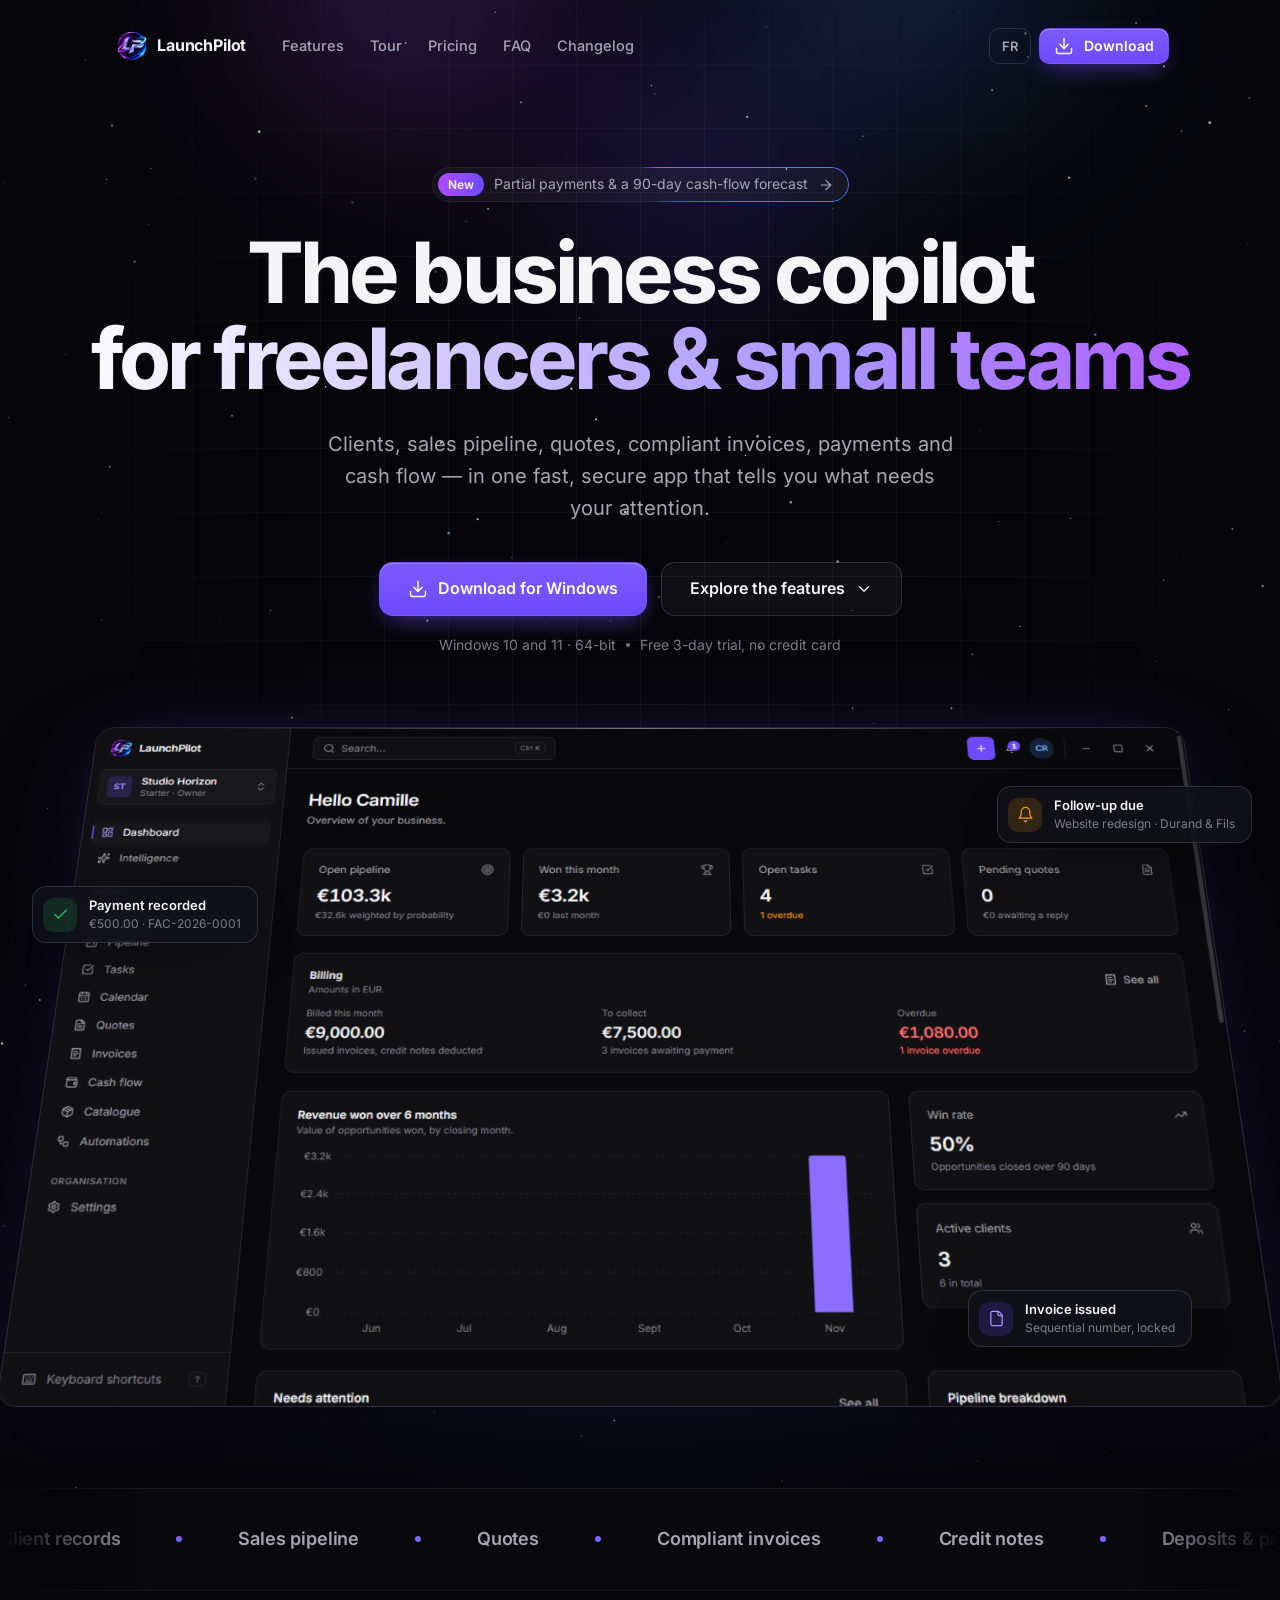
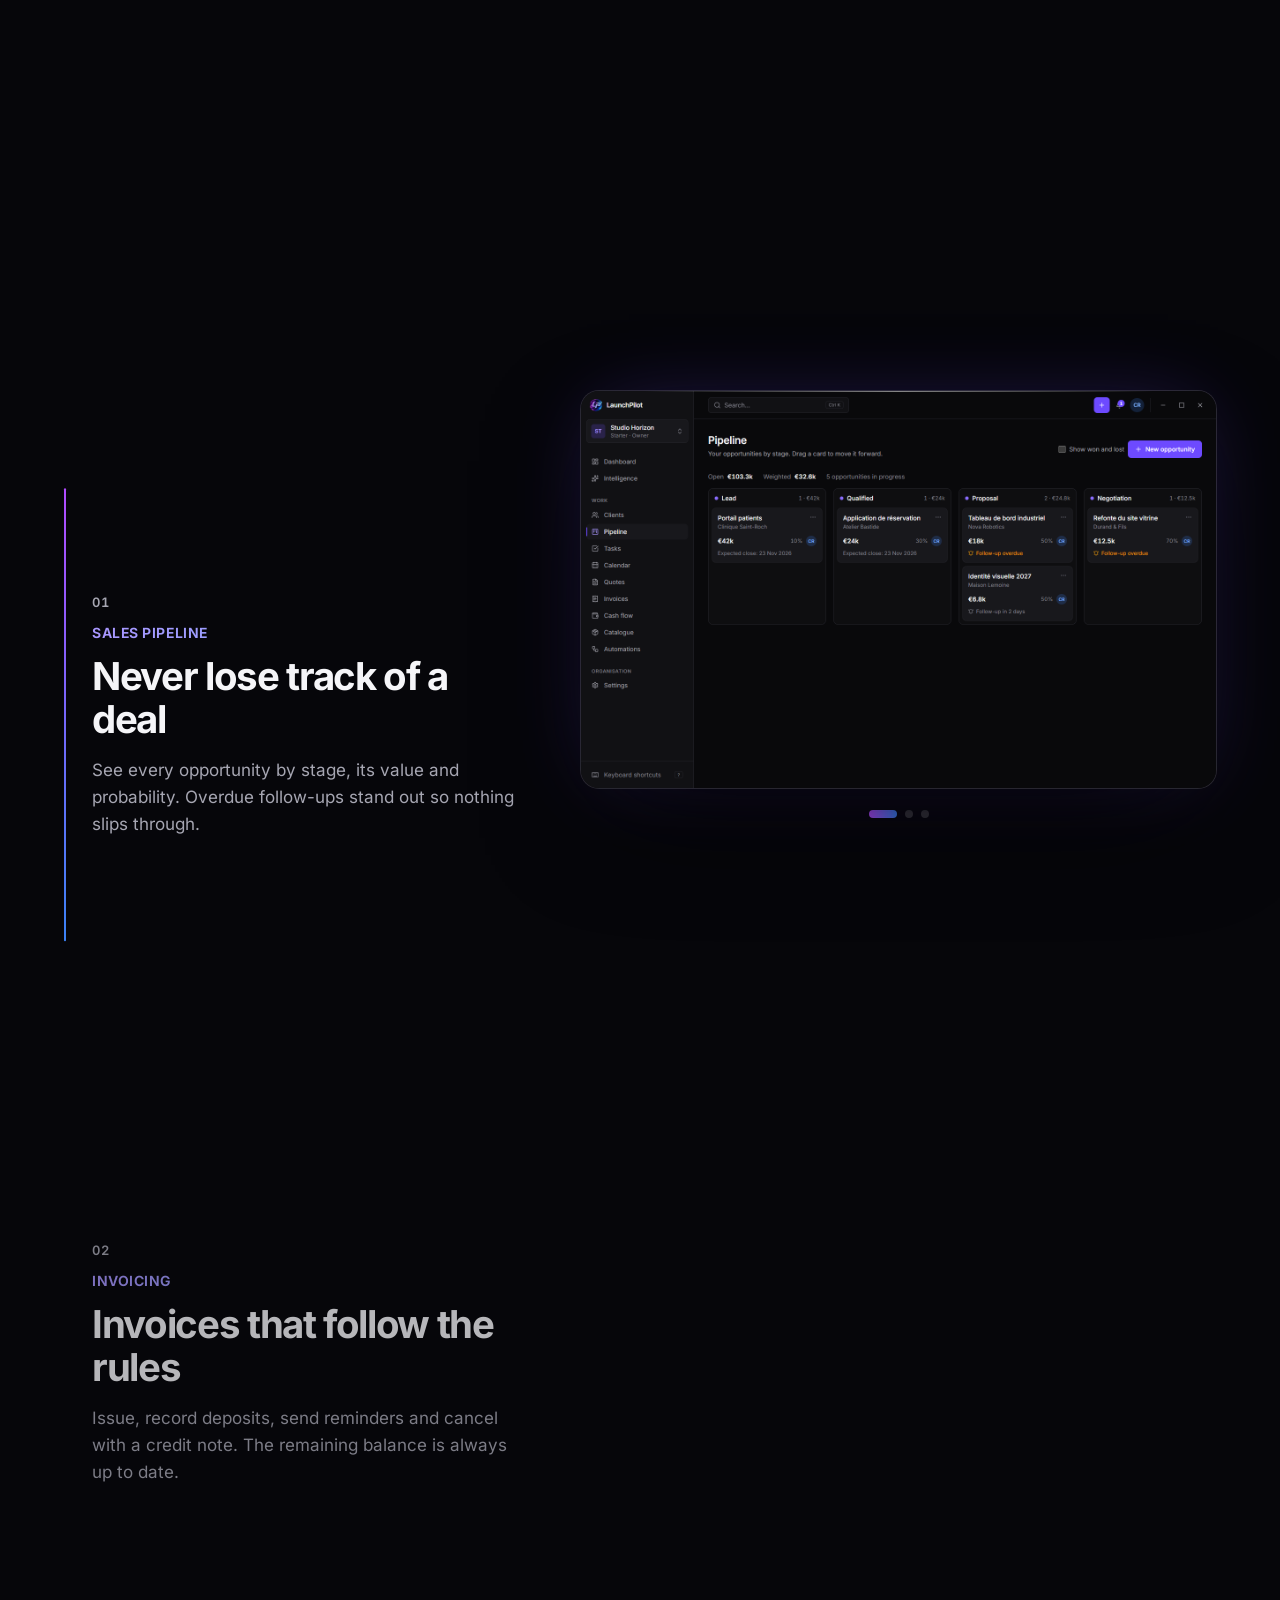
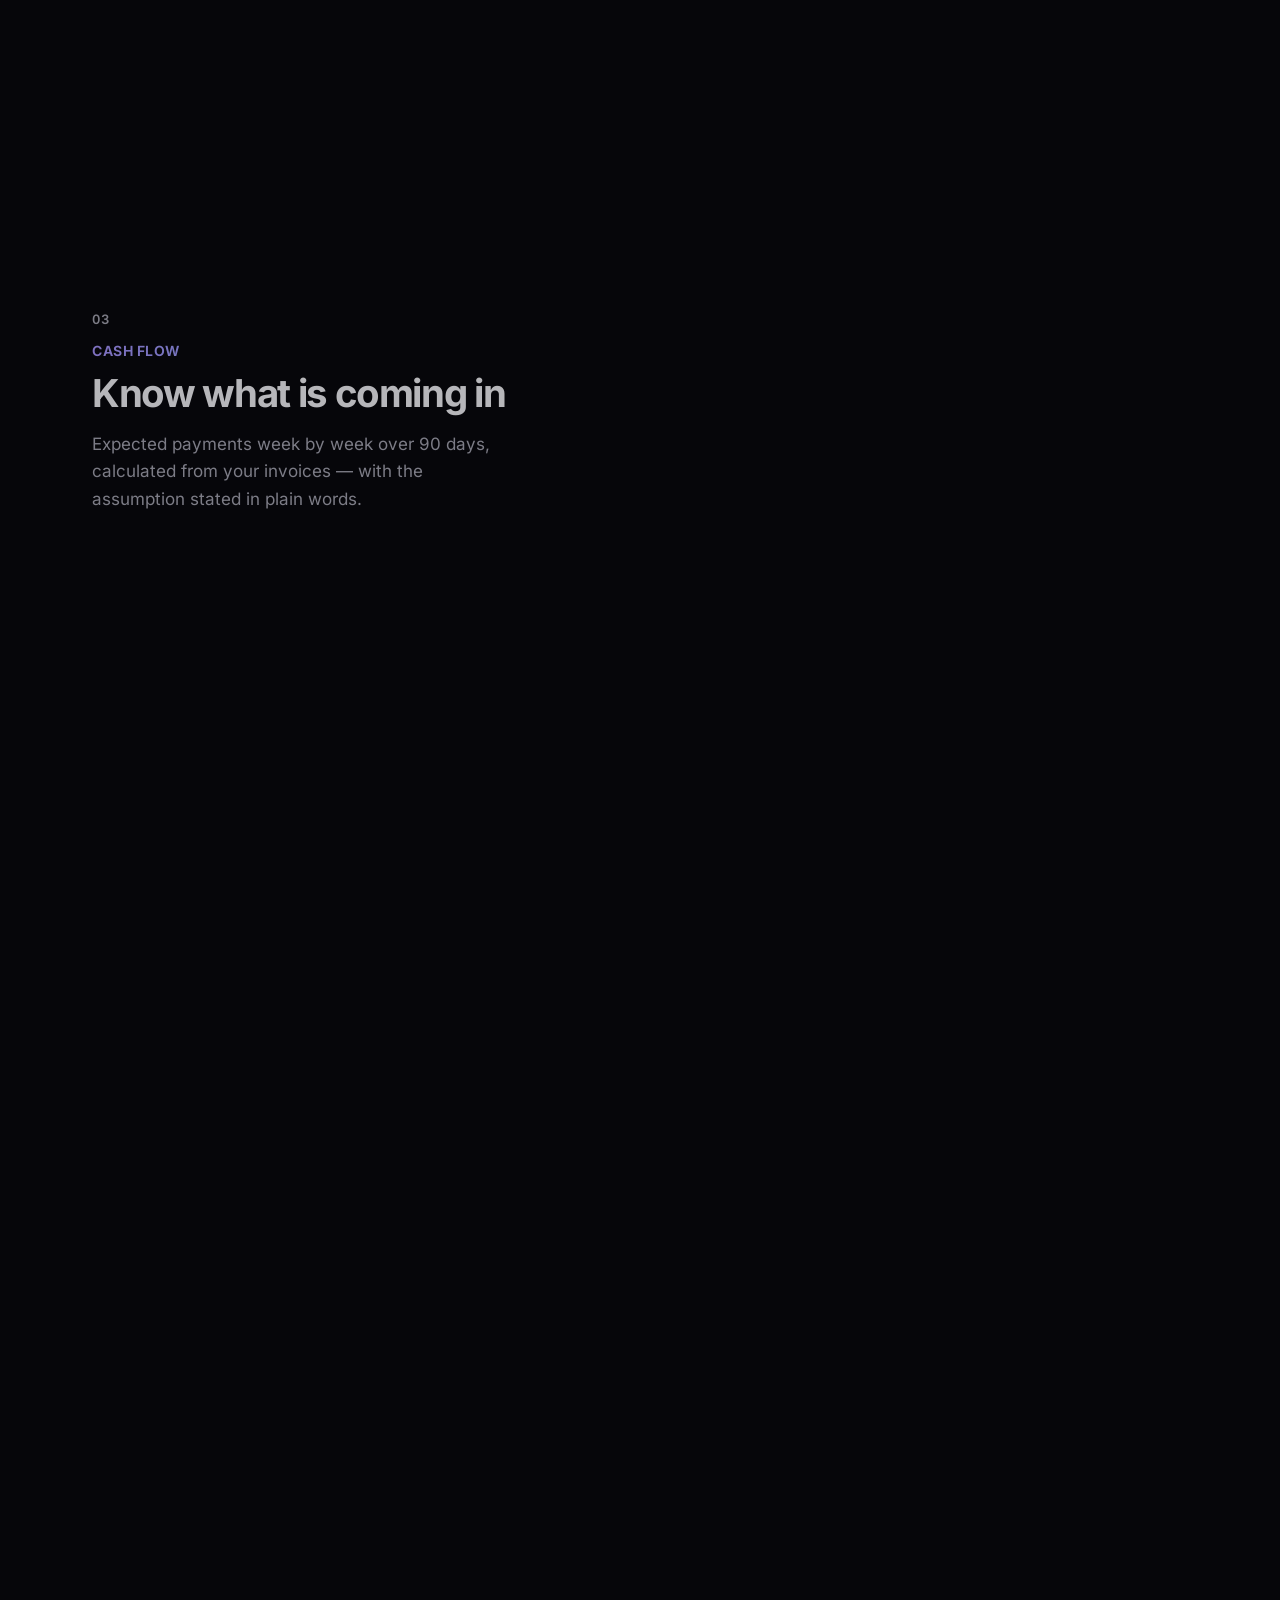
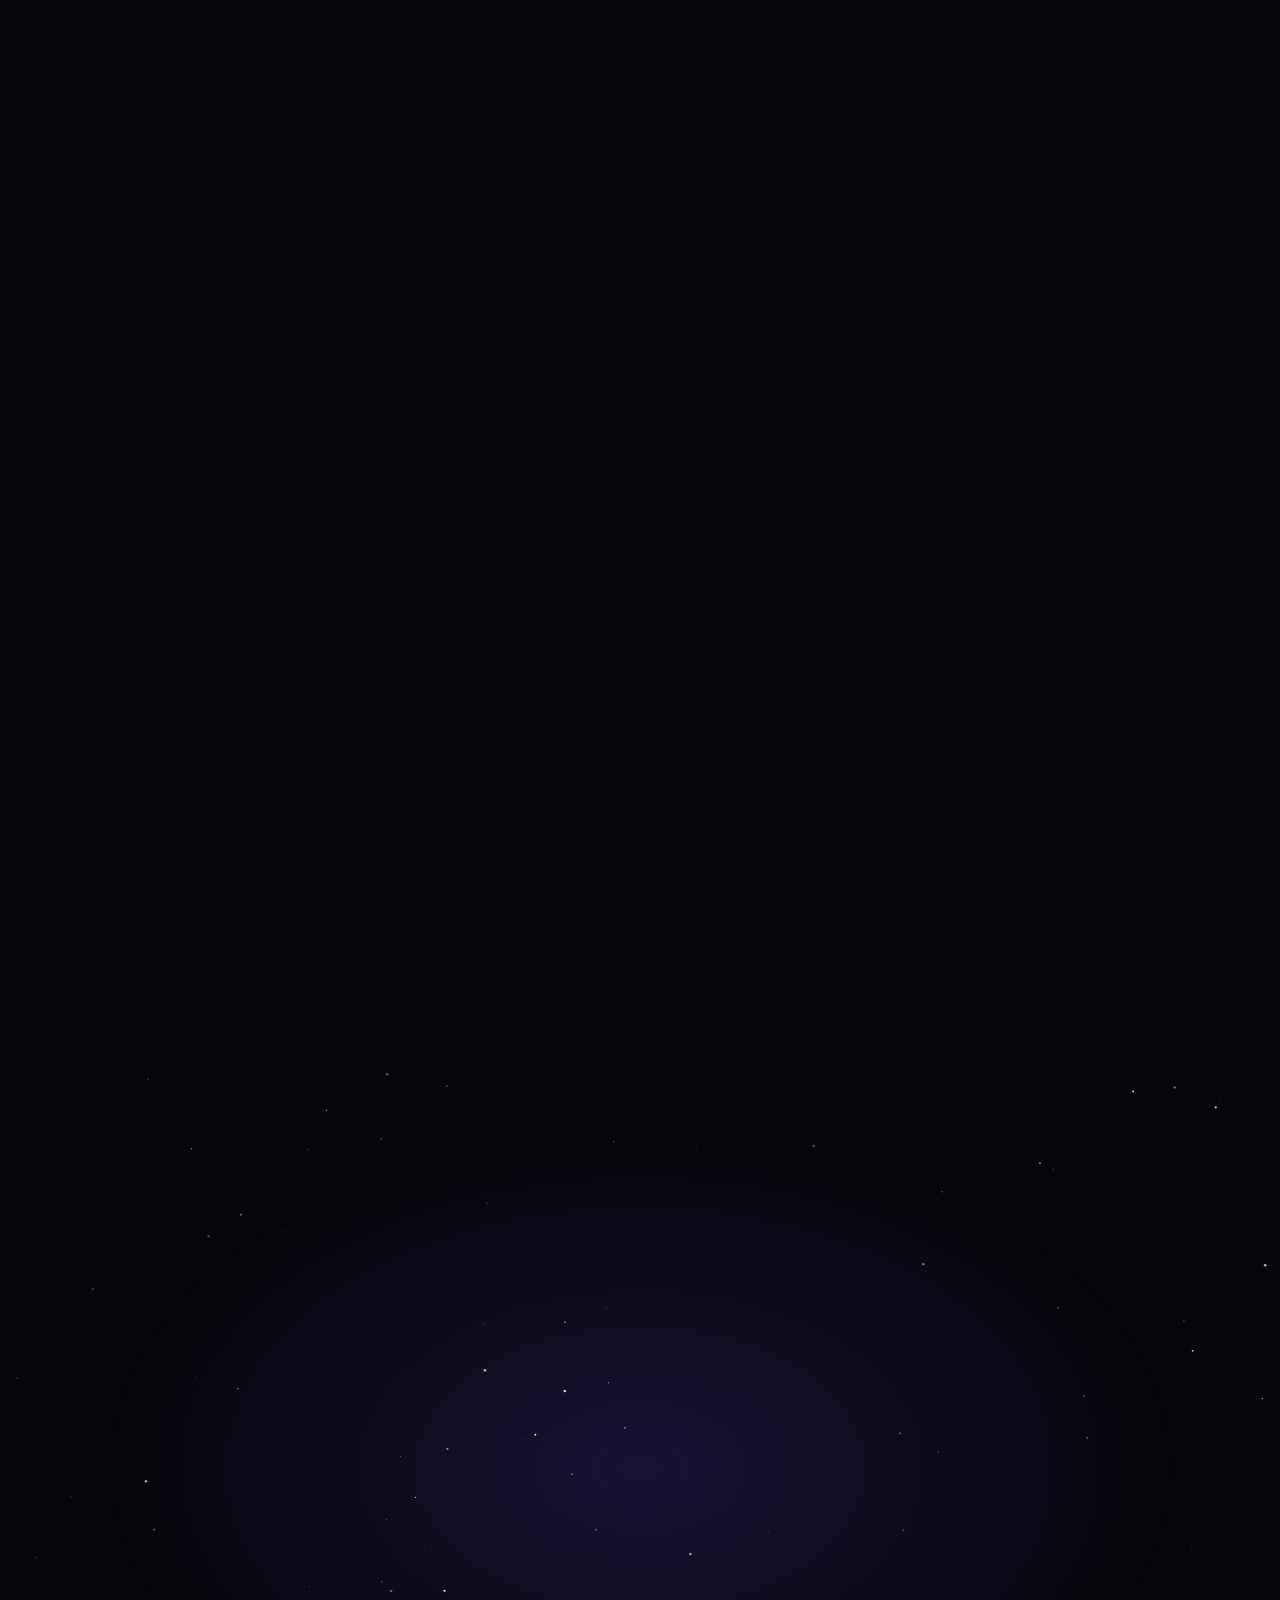
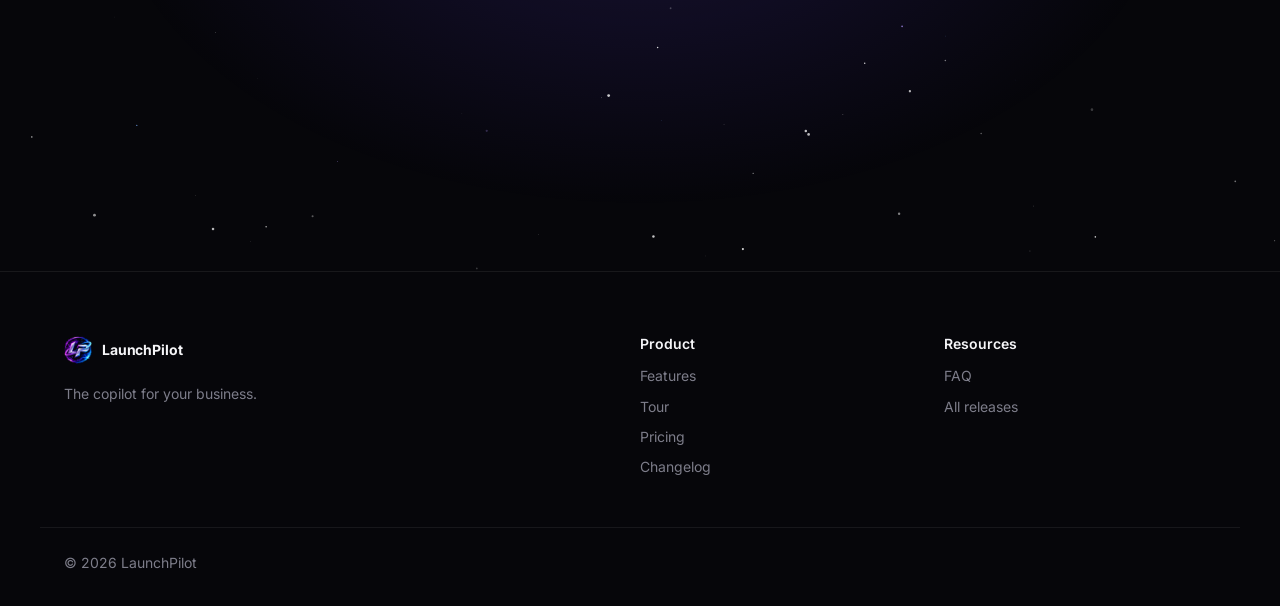
==== index.html @ deb5f5cb "Site de LaunchPilot" ====
<!doctype html>
<html lang="en" class="no-js">
  <head>
    <meta charset="UTF-8" />
    <meta name="viewport" content="width=device-width, initial-scale=1" />
    <meta
      http-equiv="Content-Security-Policy"
      content="default-src 'self'; script-src 'self'; style-src 'self'; img-src 'self' data:; font-src 'self'; connect-src https://api.github.com; base-uri 'none'; form-action 'none'"
    />
    <meta name="color-scheme" content="dark" />
    <meta name="theme-color" content="#06060a" />
    <title>LaunchPilot — The business copilot for freelancers and small teams</title>
    <meta
      name="description"
      content="Clients, sales pipeline, quotes, compliant invoices, payments and cash flow in one fast Windows app. Free 3-day trial."
    />
    <meta property="og:title" content="LaunchPilot — The business copilot" />
    <meta
      property="og:description"
      content="Clients, pipeline, quotes, compliant invoices and cash flow in one Windows app."
    />
    <meta property="og:image" content="assets/screens/dashboard.png" />
    <link rel="icon" type="image/png" sizes="64x64" href="assets/logo-64.png" />
    <link rel="apple-touch-icon" href="assets/logo-192.png" />
    <link
      rel="preload"
      href="assets/fonts/inter-latin-wght-normal.woff2"
      as="font"
      type="font/woff2"
      crossorigin
    />
    <link rel="stylesheet" href="styles.css" />
    <script src="app.js" defer></script>
  </head>
  <body>
    <a class="skip" href="#main" data-i18n="skip">Skip to content</a>
    <div class="progress" aria-hidden="true"><span id="progress"></span></div>

    <header class="nav" id="nav">
      <nav class="nav-pill" aria-label="Main" data-i18n-aria="navLabel">
        <a class="brand" href="#top" aria-label="LaunchPilot">
          <img src="assets/logo-64.png" alt="" width="30" height="30" />
          <span>LaunchPilot</span>
        </a>
        <ul class="nav-links">
          <li><a href="#features" data-i18n="navFeatures">Features</a></li>
          <li><a href="#showcase" data-i18n="navTour">Tour</a></li>
          <li><a href="pricing.html" data-i18n="navPricing">Pricing</a></li>
          <li><a href="#faq" data-i18n="navFaq">FAQ</a></li>
          <li><a href="changelog.html" data-i18n="navChangelog">Changelog</a></li>
        </ul>
        <div class="nav-actions">
          <button
            type="button"
            class="lang"
            id="lang-toggle"
            aria-label="Afficher le site en français"
          >
            FR
          </button>
          <a
            class="btn btn-primary btn-sm download-link"
            href="https://github.com/JordIOS/launchpilot-releases/releases/latest"
          >
            <svg aria-hidden="true" viewBox="0 0 24 24">
              <path d="M12 15V3" />
              <path d="m7 10 5 5 5-5" />
              <path d="M21 15v4a2 2 0 0 1-2 2H5a2 2 0 0 1-2-2v-4" />
            </svg>
            <span data-i18n="navDownload">Download</span>
          </a>
        </div>
      </nav>
    </header>

    <main id="main">
      <!-- ============================== Hero ============================== -->
      <section class="hero" id="top">
        <canvas class="stars" data-stars aria-hidden="true"></canvas>
        <div class="aurora" aria-hidden="true"><span></span><span></span><span></span></div>
        <div class="grid-lines" aria-hidden="true"></div>

        <div class="container hero-content">
          <a class="announce" href="#showcase">
            <span class="announce-tag" data-i18n="announceTag">New</span>
            <span class="announce-text" data-i18n="announce"
              >Partial payments &amp; a 90-day cash-flow forecast</span
            >
            <svg aria-hidden="true" viewBox="0 0 24 24">
              <path d="M5 12h14" />
              <path d="m12 5 7 7-7 7" />
            </svg>
          </a>
          <h1 class="hero-title">
            <span class="title-line" data-i18n="heroTitle1">The business copilot</span>
            <span class="title-line gradient-text" data-i18n="heroTitle2"
              >for freelancers &amp; small teams</span
            >
          </h1>
          <p class="lead hero-fade" data-i18n="heroLead">
            Clients, sales pipeline, quotes, compliant invoices, payments and cash flow — in one
            fast, secure app that tells you what needs your attention.
          </p>
          <div class="cta hero-fade">
            <a
              class="btn btn-primary btn-lg btn-glow download-link"
              href="https://github.com/JordIOS/launchpilot-releases/releases/latest"
            >
              <svg aria-hidden="true" viewBox="0 0 24 24">
                <path d="M12 15V3" />
                <path d="m7 10 5 5 5-5" />
                <path d="M21 15v4a2 2 0 0 1-2 2H5a2 2 0 0 1-2-2v-4" />
              </svg>
              <span data-i18n="downloadWindows">Download for Windows</span>
            </a>
            <a class="btn btn-ghost btn-lg" href="#features">
              <span data-i18n="seeFeatures">Explore the features</span>
              <svg aria-hidden="true" viewBox="0 0 24 24"><path d="m6 9 6 6 6-6" /></svg>
            </a>
          </div>
          <p class="meta hero-fade">
            <span class="release-meta" data-i18n="requirements">Windows 10 and 11 · 64-bit</span>
            <span class="dot" aria-hidden="true"></span>
            <span data-i18n="trial">Free 3-day trial, no credit card</span>
          </p>
        </div>

        <div class="container hero-stage">
          <div class="tilt" id="tilt">
            <div class="halo" aria-hidden="true"></div>
            <figure class="window">
              <img
                src="assets/screens/dashboard.png"
                width="1440"
                height="900"
                alt="LaunchPilot dashboard: open pipeline, revenue won, tasks, billing and a revenue chart."
                data-i18n-alt="altDashboard"
              />
            </figure>
          </div>
          <div class="chip chip-1" aria-hidden="true">
            <span class="chip-icon success"
              ><svg viewBox="0 0 24 24"><path d="M20 6 9 17l-5-5" /></svg
            ></span>
            <span
              ><strong data-i18n="chip1Title">Payment recorded</strong
              ><small>€500.00 · FAC-2026-0001</small></span
            >
          </div>
          <div class="chip chip-2" aria-hidden="true">
            <span class="chip-icon warning"
              ><svg viewBox="0 0 24 24">
                <path d="M6 8a6 6 0 0 1 12 0c0 7 3 9 3 9H3s3-2 3-9" />
                <path d="M10.3 21a1.94 1.94 0 0 0 3.4 0" /></svg
            ></span>
            <span
              ><strong data-i18n="chip2Title">Follow-up due</strong
              ><small data-i18n="chip2Text">Website redesign · Durand &amp; Fils</small></span
            >
          </div>
          <div class="chip chip-3" aria-hidden="true">
            <span class="chip-icon primary"
              ><svg viewBox="0 0 24 24">
                <path d="M15 2H6a2 2 0 0 0-2 2v16a2 2 0 0 0 2 2h12a2 2 0 0 0 2-2V7Z" />
                <path d="M14 2v4a2 2 0 0 0 2 2h4" /></svg
            ></span>
            <span
              ><strong data-i18n="chip3Title">Invoice issued</strong
              ><small data-i18n="chip3Text">Sequential number, locked</small></span
            >
          </div>
        </div>
      </section>

      <!-- ============================== Bandeau ============================== -->
      <section class="marquee" aria-labelledby="marquee-title">
        <h2 id="marquee-title" class="sr-only" data-i18n="marqueeTitle">What LaunchPilot covers</h2>
        <div class="marquee-track">
          <ul class="marquee-list">
            <li data-i18n="m1">Client records</li>
            <li data-i18n="m2">Sales pipeline</li>
            <li data-i18n="m3">Quotes</li>
            <li data-i18n="m4">Compliant invoices</li>
            <li data-i18n="m5">Credit notes</li>
            <li data-i18n="m6">Deposits &amp; partial payments</li>
            <li data-i18n="m7">Recurring billing</li>
            <li data-i18n="m8">Cash-flow forecast</li>
            <li data-i18n="m9">Tasks &amp; reminders</li>
            <li data-i18n="m10">Automations</li>
            <li data-i18n="m11">Accounting export</li>
          </ul>
          <ul class="marquee-list" aria-hidden="true"></ul>
        </div>
      </section>

      <!-- ============================== Fonctionnalités ============================== -->
      <section class="section" id="features" aria-labelledby="features-title">
        <div class="container">
          <div class="section-head reveal">
            <p class="kicker" data-i18n="featuresKicker">Everything in one place</p>
            <h2 id="features-title" data-i18n="featuresTitle">
              Run your business without juggling five tools
            </h2>
            <p class="section-lead" data-i18n="featuresLead">
              From the first contact to the last payment, every step lives in the same app — and the
              numbers always add up.
            </p>
          </div>

          <ul class="bento">
            <!-- Pipeline -->
            <li class="card spot span-2 reveal">
              <div class="art art-kanban" aria-hidden="true">
                <div class="col">
                  <span class="col-title" data-i18n="kLead">Lead</span><i></i><i class="short"></i>
                </div>
                <div class="col">
                  <span class="col-title" data-i18n="kProposal">Proposal</span><i class="short"></i>
                </div>
                <div class="col"><span class="col-title" data-i18n="kWon">Won</span><i></i></div>
                <i class="moving"></i>
              </div>
              <h3 data-i18n="f1Title">Clients &amp; pipeline</h3>
              <p data-i18n="f1Text">
                Client records with history and attachments, and a drag-and-drop sales pipeline with
                follow-up dates.
              </p>
            </li>
            <!-- Factures -->
            <li class="card spot reveal">
              <div class="art art-invoice" aria-hidden="true">
                <div class="paper">
                  <i class="l w60"></i><i class="l w40"></i><i class="l w80"></i
                  ><i class="l w70"></i>
                  <div class="pay"><span></span></div>
                  <span class="stamp" data-i18n="stamp">Paid</span>
                </div>
              </div>
              <h3 data-i18n="f2Title">Compliant invoices</h3>
              <p data-i18n="f2Text">
                Sequential numbering, legal mentions, credit notes and PDF — locked once issued.
              </p>
            </li>
            <!-- Trésorerie -->
            <li class="card spot reveal">
              <div class="art art-bars" aria-hidden="true">
                <i></i><i></i><i></i><i></i><i></i><i></i><i></i><i></i>
              </div>
              <h3 data-i18n="f3Title">Cash-flow forecast</h3>
              <p data-i18n="f3Text">
                What you will collect over the next 90 days, week by week, with deposits deducted.
              </p>
            </li>
            <!-- Rappels -->
            <li class="card spot reveal">
              <div class="art art-toasts" aria-hidden="true">
                <span class="toast t1"><b></b><i></i></span>
                <span class="toast t2"><b></b><i></i></span>
                <span class="toast t3"><b></b><i></i></span>
              </div>
              <h3 data-i18n="f5Title">Reminders that reach you</h3>
              <p data-i18n="f5Text">
                Tasks, calendar and Windows notifications when a reminder is due.
              </p>
            </li>
            <!-- Automatisations -->
            <li class="card spot span-2 reveal">
              <div class="art art-flow" aria-hidden="true">
                <span class="node"
                  ><small data-i18n="flowWhen">When</small
                  ><span data-i18n="flowTrigger">A quote gets no reply for 7 days</span></span
                >
                <span class="wire"><i></i></span>
                <span class="node accent"
                  ><small data-i18n="flowThen">Then</small
                  ><span data-i18n="flowAction">Create a follow-up task</span></span
                >
              </div>
              <h3 data-i18n="f7Title">Automations</h3>
              <p data-i18n="f7Text">
                “When… then…” rules that create follow-ups and update statuses, with a full run
                history.
              </p>
            </li>
            <!-- Recommandations -->
            <li class="card spot reveal">
              <div class="art art-insights" aria-hidden="true">
                <span class="row r1"><b class="dot-danger"></b><i></i></span>
                <span class="row r2"><b class="dot-warning"></b><i></i></span>
                <span class="row r3"><b class="dot-ok"></b><i></i></span>
              </div>
              <h3 data-i18n="f6Title">Insights you can trust</h3>
              <p data-i18n="f6Text">
                Every recommendation shows its source and the rule applied. No guesswork.
              </p>
            </li>
            <!-- Export -->
            <li class="card spot span-2 reveal">
              <div class="art art-export" aria-hidden="true">
                <span class="doc">FAC</span>
                <span class="beam"><i></i><i></i><i></i></span>
                <span class="doc csv">CSV</span>
                <span class="beam"><i></i><i></i><i></i></span>
                <span class="doc json">JSON</span>
              </div>
              <h3 data-i18n="f8Title">Accounting export &amp; backup</h3>
              <p data-i18n="f8Text">
                One file per period for your accountant, and a complete backup of your data in one
                click.
              </p>
            </li>
            <!-- Sécurité -->
            <li class="card spot span-2 reveal">
              <div class="art art-shield" aria-hidden="true">
                <span class="ring"></span>
                <svg viewBox="0 0 24 24">
                  <path
                    d="M20 13c0 5-3.5 7.5-7.66 8.95a1 1 0 0 1-.67-.01C7.5 20.5 4 18 4 13V6a1 1 0 0 1 1-1c2 0 4.5-1.2 6.24-2.72a1.17 1.17 0 0 1 1.52 0C14.51 3.81 17 5 19 5a1 1 0 0 1 1 1z"
                  />
                  <path d="m9 12 2 2 4-4" />
                </svg>
              </div>
              <h3 data-i18n="t1Title">Secure by design</h3>
              <p data-i18n="t1Text">
                Each organisation’s data is isolated by the database itself, with roles, an audit
                log and updates installed only with your consent.
              </p>
            </li>
          </ul>
        </div>
      </section>

      <!-- ============================== Vitrine ============================== -->
      <section class="section showcase" id="showcase" aria-labelledby="showcase-title">
        <div class="container">
          <div class="section-head reveal">
            <p class="kicker" data-i18n="tourKicker">Product tour</p>
            <h2 id="showcase-title" data-i18n="tourTitle">Built for the way you actually work</h2>
          </div>
          <div class="tour">
            <ol class="tour-steps">
              <li class="tour-step" data-step="0">
                <span class="step-index">01</span>
                <p class="kicker" data-i18n="s1Kicker">Sales pipeline</p>
                <h3 data-i18n="s1Title">Never lose track of a deal</h3>
                <p data-i18n="s1Text">
                  See every opportunity by stage, its value and probability. Overdue follow-ups
                  stand out so nothing slips through.
                </p>
                <img
                  class="tour-inline"
                  src="assets/screens/pipeline.png"
                  width="1440"
                  height="900"
                  loading="lazy"
                  alt="Sales pipeline in four stages with amounts, probabilities and follow-up alerts."
                  data-i18n-alt="altPipeline"
                />
              </li>
              <li class="tour-step" data-step="1">
                <span class="step-index">02</span>
                <p class="kicker" data-i18n="s2Kicker">Invoicing</p>
                <h3 data-i18n="s2Title">Invoices that follow the rules</h3>
                <p data-i18n="s2Text">
                  Issue, record deposits, send reminders and cancel with a credit note. The
                  remaining balance is always up to date.
                </p>
                <img
                  class="tour-inline"
                  src="assets/screens/invoice.png"
                  width="1440"
                  height="900"
                  loading="lazy"
                  alt="Invoice with a deposit already paid, balance due and the payments panel."
                  data-i18n-alt="altInvoice"
                />
              </li>
              <li class="tour-step" data-step="2">
                <span class="step-index">03</span>
                <p class="kicker" data-i18n="s3Kicker">Cash flow</p>
                <h3 data-i18n="s3Title">Know what is coming in</h3>
                <p data-i18n="s3Text">
                  Expected payments week by week over 90 days, calculated from your invoices — with
                  the assumption stated in plain words.
                </p>
                <img
                  class="tour-inline"
                  src="assets/screens/cashflow.png"
                  width="1440"
                  height="900"
                  loading="lazy"
                  alt="Cash flow forecast: overdue amount, 30, 60 and 90 day totals and a weekly chart."
                  data-i18n-alt="altCashflow"
                />
              </li>
            </ol>
            <div class="tour-stage" aria-hidden="true">
              <div class="tour-frame window">
                <img
                  class="tour-shot active"
                  src="assets/screens/pipeline.png"
                  width="1440"
                  height="900"
                  alt=""
                />
                <img
                  class="tour-shot"
                  src="assets/screens/invoice.png"
                  width="1440"
                  height="900"
                  alt=""
                  loading="lazy"
                />
                <img
                  class="tour-shot"
                  src="assets/screens/cashflow.png"
                  width="1440"
                  height="900"
                  alt=""
                  loading="lazy"
                />
              </div>
              <div class="tour-dots"><i class="active"></i><i></i><i></i></div>
            </div>
          </div>
        </div>
      </section>

      <!-- ============================== Étapes ============================== -->
      <section class="section" aria-labelledby="how-title">
        <div class="container">
          <div class="section-head center reveal">
            <p class="kicker" data-i18n="howKicker">Up and running in minutes</p>
            <h2 id="how-title" data-i18n="howTitle">Three steps to take off</h2>
          </div>
          <ol class="how">
            <li class="how-step reveal">
              <span class="how-num">1</span>
              <h3 data-i18n="h1Title">Download</h3>
              <p data-i18n="h1Text">
                Install LaunchPilot on Windows in under a minute. Updates are handled for you.
              </p>
            </li>
            <li class="how-step reveal">
              <span class="how-num">2</span>
              <h3 data-i18n="h2Title">Set up your organisation</h3>
              <p data-i18n="h2Text">
                Add your legal details and logo, import your clients from a CSV file, invite your
                team.
              </p>
            </li>
            <li class="how-step reveal">
              <span class="how-num">3</span>
              <h3 data-i18n="h3Title">Get paid</h3>
              <p data-i18n="h3Text">
                Send quotes, issue invoices, record payments and watch your cash flow.
              </p>
            </li>
          </ol>
        </div>
      </section>

      <!-- ============================== Tarifs (aperçu, page complète : pricing.html) ============================== -->
      <section class="section teaser-section" id="pricing" aria-labelledby="pricing-title">
        <div class="container">
          <div class="teaser spot reveal">
            <div class="teaser-text">
              <p class="kicker" data-i18n="pricingKicker">Pricing</p>
              <h2 id="pricing-title" class="teaser-title">Plans from €15 excl. VAT a month</h2>
              <p class="section-lead" data-i18n="teaserLead">
                Every feature in every plan, a free 3-day trial and no credit card required.
              </p>
            </div>
            <a class="btn btn-primary btn-lg btn-glow" href="pricing.html">
              <span data-i18n="seePricing">See pricing</span>
              <svg aria-hidden="true" viewBox="0 0 24 24">
                <path d="M5 12h14" />
                <path d="m13 6 6 6-6 6" />
              </svg>
            </a>
          </div>
        </div>
      </section>

      <!-- ============================== Questions ============================== -->
      <section class="section" id="faq" aria-labelledby="faq-title">
        <div class="container narrow">
          <div class="section-head center reveal">
            <p class="kicker" data-i18n="faqKicker">Questions</p>
            <h2 id="faq-title" data-i18n="faqTitle">Frequently asked questions</h2>
          </div>
          <div class="faq reveal">
            <div class="faq-item">
              <h3>
                <button
                  type="button"
                  class="faq-q"
                  aria-expanded="false"
                  aria-controls="a1"
                  id="q1"
                  data-i18n="q1"
                >
                  What do I need to run LaunchPilot?
                </button>
              </h3>
              <div class="faq-a" id="a1" role="region" aria-labelledby="q1">
                <div>
                  <p data-i18n="a1">
                    A PC running Windows 10 or 11 (64-bit) and an internet connection: your data is
                    stored on the server so your team works on the same information.
                  </p>
                </div>
              </div>
            </div>
            <div class="faq-item">
              <h3>
                <button
                  type="button"
                  class="faq-q"
                  aria-expanded="false"
                  aria-controls="a2"
                  id="q2"
                  data-i18n="q2"
                >
                  Windows shows a warning when I run the installer. Is that normal?
                </button>
              </h3>
              <div class="faq-a" id="a2" role="region" aria-labelledby="q2">
                <div>
                  <p data-i18n="a2">
                    Yes. The installer is not code-signed yet, so Windows SmartScreen may show
                    “Windows protected your PC”. Click “More info”, then “Run anyway”. Only download
                    LaunchPilot from this website.
                  </p>
                </div>
              </div>
            </div>
            <div class="faq-item">
              <h3>
                <button
                  type="button"
                  class="faq-q"
                  aria-expanded="false"
                  aria-controls="a3"
                  id="q3"
                  data-i18n="q3"
                >
                  How do updates work?
                </button>
              </h3>
              <div class="faq-a" id="a3" role="region" aria-labelledby="q3">
                <div>
                  <p data-i18n="a3">
                    LaunchPilot checks for new versions automatically. You choose when to download
                    and restart — nothing is installed without your consent.
                  </p>
                </div>
              </div>
            </div>
            <div class="faq-item">
              <h3>
                <button
                  type="button"
                  class="faq-q"
                  aria-expanded="false"
                  aria-controls="a4"
                  id="q4"
                  data-i18n="q4"
                >
                  Can I get my data out?
                </button>
              </h3>
              <div class="faq-a" id="a4" role="region" aria-labelledby="q4">
                <div>
                  <p data-i18n="a4">
                    At any time: CSV exports, an accounting export per period and a complete backup
                    file of your organisation’s data.
                  </p>
                </div>
              </div>
            </div>
            <div class="faq-item">
              <h3>
                <button
                  type="button"
                  class="faq-q"
                  aria-expanded="false"
                  aria-controls="a5"
                  id="q5"
                  data-i18n="q5"
                >
                  What happens when I reach a plan limit?
                </button>
              </h3>
              <div class="faq-a" id="a5" role="region" aria-labelledby="q5">
                <div>
                  <p data-i18n="a5">
                    New items of that kind are refused (one more client, for example). Your existing
                    data stays intact and editable.
                  </p>
                </div>
              </div>
            </div>
          </div>
        </div>
      </section>

      <!-- ============================== Appel final ============================== -->
      <section class="final" aria-labelledby="final-title">
        <canvas class="stars" data-stars aria-hidden="true"></canvas>
        <div class="container final-inner reveal">
          <div class="orbit" aria-hidden="true">
            <span class="orbit-ring"></span>
            <span class="orbit-ring two"></span>
            <img src="assets/logo-192.png" alt="" width="96" height="96" />
          </div>
          <h2 id="final-title" data-i18n="finalTitle">Ready to take off?</h2>
          <p data-i18n="finalText">Download LaunchPilot and start your free 3-day trial.</p>
          <a
            class="btn btn-primary btn-lg btn-glow download-link"
            href="https://github.com/JordIOS/launchpilot-releases/releases/latest"
          >
            <svg aria-hidden="true" viewBox="0 0 24 24">
              <path d="M12 15V3" />
              <path d="m7 10 5 5 5-5" />
              <path d="M21 15v4a2 2 0 0 1-2 2H5a2 2 0 0 1-2-2v-4" />
            </svg>
            <span data-i18n="downloadWindows">Download for Windows</span>
          </a>
          <p class="meta release-meta" data-i18n="requirements">Windows 10 and 11 · 64-bit</p>
        </div>
      </section>
    </main>

    <footer class="footer">
      <div class="container footer-grid">
        <div class="footer-brand">
          <a class="brand" href="#top">
            <img src="assets/logo-64.png" alt="" width="28" height="28" />
            <span>LaunchPilot</span>
          </a>
          <p data-i18n="tagline">The copilot for your business.</p>
        </div>
        <div>
          <h2 class="footer-title" data-i18n="footerProduct">Product</h2>
          <ul>
            <li><a href="#features" data-i18n="navFeatures">Features</a></li>
            <li><a href="#showcase" data-i18n="navTour">Tour</a></li>
            <li><a href="pricing.html" data-i18n="navPricing">Pricing</a></li>
            <li><a href="changelog.html" data-i18n="navChangelog">Changelog</a></li>
          </ul>
        </div>
        <div>
          <h2 class="footer-title" data-i18n="footerResources">Resources</h2>
          <ul>
            <li><a href="#faq" data-i18n="navFaq">FAQ</a></li>
            <li>
              <a
                href="https://github.com/JordIOS/launchpilot-releases/releases"
                data-i18n="allReleases"
                >All releases</a
              >
            </li>
          </ul>
        </div>
      </div>
      <div class="container footer-bottom">
        <p>© <span id="year">2026</span> LaunchPilot</p>
      </div>
    </footer>
  </body>
</html>
---- styles.css ----
/* Site de LaunchPilot : univers du logo (espace, orbite violette et bleue), couleurs de l'application. */

@font-face {
  font-family: 'Inter';
  font-style: normal;
  font-weight: 100 900;
  font-display: swap;
  src: url('assets/fonts/inter-latin-wght-normal.woff2') format('woff2');
  unicode-range:
    U+0000-00FF, U+0131, U+0152-0153, U+02BB-02BC, U+02C6, U+02DA, U+02DC, U+0304, U+0308, U+0329,
    U+2000-206F, U+20AC, U+2122, U+2191, U+2193, U+2212, U+2215, U+FEFF, U+FFFD;
}

@font-face {
  font-family: 'Inter';
  font-style: normal;
  font-weight: 100 900;
  font-display: swap;
  src: url('assets/fonts/inter-latin-ext-wght-normal.woff2') format('woff2');
  unicode-range:
    U+0100-02BA, U+02BD-02C5, U+02C7-02CC, U+02CE-02D7, U+02DD-02FF, U+0304, U+0308, U+0329,
    U+1D00-1DBF, U+1E00-1E9F, U+1EF2-1EFF, U+2020, U+20A0-20AB, U+20AD-20C0, U+2113, U+2C60-2C7F,
    U+A720-A7FF;
}

:root {
  --bg: #06060a;
  --surface: #0f0f14;
  --surface-raised: #16161d;
  --surface-hover: #1d1d26;
  --border: rgb(255 255 255 / 0.07);
  --border-strong: rgb(255 255 255 / 0.13);
  --fg: #f5f5f8;
  --fg-muted: #a6a6b2;
  --fg-subtle: #7d7d8a;
  --primary: #6d4aff;
  --primary-hover: #5f3ef5;
  --primary-soft: #a996ff;
  --violet: #b14bff;
  --accent: #3b82f6;
  --accent-soft: #7ab0ff;
  --teal: #2aa7a0;
  --success: #22c55e;
  --warning: #f59e0b;
  --danger: #f87171;
  --radius: 18px;
  --ease: cubic-bezier(0.16, 1, 0.3, 1);
  color-scheme: dark;
}

*,
*::before,
*::after {
  box-sizing: border-box;
}

html {
  scroll-behavior: smooth;
  scroll-padding-top: 96px;
}

body {
  margin: 0;
  background: var(--bg);
  color: var(--fg);
  font-family: 'Inter', 'Segoe UI', system-ui, sans-serif;
  font-size: 16px;
  line-height: 1.6;
  -webkit-font-smoothing: antialiased;
  overflow-x: hidden;
}

img {
  display: block;
  max-width: 100%;
  height: auto;
}

a {
  color: inherit;
  text-decoration: none;
}

h1,
h2,
h3,
p,
figure {
  margin: 0;
}

ul,
ol {
  margin: 0;
  padding: 0;
  list-style: none;
}

button {
  font: inherit;
  color: inherit;
}

:focus-visible {
  outline: 2px solid var(--primary-soft);
  outline-offset: 3px;
  border-radius: 8px;
}

::selection {
  background: rgb(109 74 255 / 0.4);
}

svg {
  width: 20px;
  height: 20px;
  fill: none;
  stroke: currentColor;
  stroke-width: 1.75;
  stroke-linecap: round;
  stroke-linejoin: round;
  flex-shrink: 0;
}

.container {
  position: relative;
  width: 100%;
  max-width: 1200px;
  margin: 0 auto;
  padding: 0 24px;
}

.container.narrow {
  max-width: 820px;
}

.sr-only {
  position: absolute;
  width: 1px;
  height: 1px;
  overflow: hidden;
  clip: rect(0 0 0 0);
  white-space: nowrap;
}

.skip {
  position: absolute;
  left: 12px;
  top: -60px;
  z-index: 200;
  padding: 8px 14px;
  border-radius: 10px;
  background: var(--surface-raised);
}

.skip:focus {
  top: 12px;
}

/* Barre de progression de lecture */
.progress {
  position: fixed;
  inset: 0 0 auto;
  z-index: 120;
  height: 2px;
}

.progress span {
  display: block;
  height: 100%;
  width: 100%;
  transform: scaleX(0);
  transform-origin: left;
  background: linear-gradient(90deg, var(--violet), var(--primary), var(--accent));
}

/* ============================== Boutons ============================== */
.btn {
  position: relative;
  display: inline-flex;
  align-items: center;
  justify-content: center;
  gap: 10px;
  height: 44px;
  padding: 0 20px;
  border-radius: 12px;
  border: 1px solid transparent;
  font-weight: 600;
  font-size: 15px;
  white-space: nowrap;
  overflow: hidden;
  isolation: isolate;
  transition:
    transform 200ms var(--ease),
    background-color 200ms,
    border-color 200ms,
    box-shadow 200ms;
}

.btn:active {
  transform: scale(0.97);
}

.btn-sm {
  height: 36px;
  padding: 0 14px;
  font-size: 14px;
  border-radius: 10px;
}

.btn-lg {
  height: 54px;
  padding: 0 28px;
  font-size: 16px;
  border-radius: 14px;
}

.btn-primary {
  background: linear-gradient(180deg, #7b5bff, var(--primary));
  color: #fff;
  box-shadow:
    inset 0 1px 0 rgb(255 255 255 / 0.25),
    0 8px 24px -8px rgb(109 74 255 / 0.7);
}

.btn-primary:hover {
  transform: translateY(-1px);
  box-shadow:
    inset 0 1px 0 rgb(255 255 255 / 0.3),
    0 14px 36px -10px rgb(109 74 255 / 0.9);
}

/* Reflet qui balaie le bouton */
.btn-glow::after {
  content: '';
  position: absolute;
  inset: 0;
  z-index: -1;
  background: linear-gradient(
    110deg,
    transparent 30%,
    rgb(255 255 255 / 0.28) 50%,
    transparent 70%
  );
  transform: translateX(-120%);
  animation: shine 4.5s var(--ease) infinite 1.5s;
}

.btn-ghost {
  border-color: var(--border-strong);
  background: rgb(255 255 255 / 0.04);
  color: var(--fg);
  backdrop-filter: blur(8px);
}

.btn-ghost:hover {
  background: rgb(255 255 255 / 0.08);
  transform: translateY(-1px);
}

@keyframes shine {
  0%,
  60% {
    transform: translateX(-120%);
  }
  100% {
    transform: translateX(120%);
  }
}

/* ============================== Navigation flottante ============================== */
.nav {
  position: fixed;
  inset: 16px 0 auto;
  z-index: 100;
  display: flex;
  justify-content: center;
  padding: 0 16px;
  pointer-events: none;
}

.nav-pill {
  pointer-events: auto;
  display: flex;
  align-items: center;
  gap: 18px;
  width: 100%;
  max-width: 1080px;
  height: 60px;
  padding: 0 10px 0 16px;
  border: 1px solid transparent;
  border-radius: 18px;
  transition:
    max-width 400ms var(--ease),
    background-color 300ms,
    border-color 300ms,
    box-shadow 300ms;
}

.nav.scrolled .nav-pill {
  max-width: 920px;
  border-color: var(--border-strong);
  background: rgb(12 12 18 / 0.72);
  box-shadow: 0 16px 40px -16px rgb(0 0 0 / 0.8);
  backdrop-filter: blur(16px) saturate(1.4);
}

.brand {
  display: inline-flex;
  align-items: center;
  gap: 10px;
  font-weight: 700;
  letter-spacing: -0.01em;
}

.nav-links {
  display: flex;
  gap: 2px;
  margin-left: 6px;
}

.nav-links a {
  display: block;
  padding: 7px 12px;
  border-radius: 10px;
  color: var(--fg-muted);
  font-size: 14.5px;
  font-weight: 500;
  transition:
    color 200ms,
    background-color 200ms;
}

.nav-links a:hover {
  color: var(--fg);
  background: rgb(255 255 255 / 0.05);
}

.nav-actions {
  display: flex;
  align-items: center;
  gap: 8px;
  margin-left: auto;
}

.lang {
  height: 36px;
  min-width: 42px;
  padding: 0 10px;
  border-radius: 10px;
  border: 1px solid var(--border-strong);
  background: transparent;
  color: var(--fg-muted);
  font-size: 13px;
  font-weight: 600;
  cursor: pointer;
  transition:
    color 200ms,
    background-color 200ms;
}

.lang:hover {
  color: var(--fg);
  background: rgb(255 255 255 / 0.06);
}

/* ============================== Hero ============================== */
.hero {
  position: relative;
  padding: 168px 0 40px;
  overflow: hidden;
}

.stars {
  position: absolute;
  inset: 0;
  width: 100%;
  height: 100%;
  pointer-events: none;
}

.aurora {
  position: absolute;
  inset: -20% -10% auto;
  height: 900px;
  pointer-events: none;
  filter: blur(80px);
  opacity: 0.55;
}

.aurora span {
  position: absolute;
  border-radius: 50%;
  mix-blend-mode: screen;
}

.aurora span:nth-child(1) {
  left: 18%;
  top: 8%;
  width: 520px;
  height: 420px;
  background: radial-gradient(circle, rgb(177 75 255 / 0.55), transparent 65%);
  animation: drift-a 18s ease-in-out infinite alternate;
}

.aurora span:nth-child(2) {
  right: 14%;
  top: 4%;
  width: 560px;
  height: 460px;
  background: radial-gradient(circle, rgb(59 130 246 / 0.5), transparent 65%);
  animation: drift-b 22s ease-in-out infinite alternate;
}

.aurora span:nth-child(3) {
  left: 38%;
  top: 30%;
  width: 480px;
  height: 380px;
  background: radial-gradient(circle, rgb(109 74 255 / 0.5), transparent 65%);
  animation: drift-c 26s ease-in-out infinite alternate;
}

@keyframes drift-a {
  to {
    transform: translate(120px, 60px) scale(1.15);
  }
}

@keyframes drift-b {
  to {
    transform: translate(-140px, 80px) scale(0.9);
  }
}

@keyframes drift-c {
  to {
    transform: translate(60px, -70px) scale(1.2);
  }
}

.grid-lines {
  position: absolute;
  inset: 0;
  pointer-events: none;
  background-image:
    linear-gradient(to right, rgb(255 255 255 / 0.045) 1px, transparent 1px),
    linear-gradient(to bottom, rgb(255 255 255 / 0.045) 1px, transparent 1px);
  background-size: 64px 64px;
  mask-image: radial-gradient(ellipse 70% 55% at 50% 30%, #000 30%, transparent 75%);
}

.hero-content {
  position: relative;
  text-align: center;
}

.announce {
  display: inline-flex;
  align-items: center;
  gap: 10px;
  padding: 5px 14px 5px 5px;
  border-radius: 999px;
  background: rgb(255 255 255 / 0.04);
  color: var(--fg-muted);
  font-size: 14px;
  position: relative;
  isolation: isolate;
  animation: rise 900ms var(--ease) both;
  transition: color 200ms;
}

/* Bordure lumineuse tournante */
.announce::before {
  content: '';
  position: absolute;
  inset: -1px;
  z-index: -1;
  padding: 1px;
  border-radius: inherit;
  background: conic-gradient(
    from var(--angle, 0deg),
    rgb(255 255 255 / 0.1),
    var(--violet),
    var(--accent),
    rgb(255 255 255 / 0.1) 40%
  );
  mask:
    linear-gradient(#000 0 0) content-box,
    linear-gradient(#000 0 0);
  mask-composite: exclude;
  animation: spin-angle 5s linear infinite;
}

@property --angle {
  syntax: '<angle>';
  initial-value: 0deg;
  inherits: false;
}

@keyframes spin-angle {
  to {
    --angle: 360deg;
  }
}

.announce:hover {
  color: var(--fg);
}

.announce svg {
  width: 16px;
  height: 16px;
  transition: transform 200ms var(--ease);
}

.announce:hover svg {
  transform: translateX(3px);
}

.announce-tag {
  padding: 2px 10px;
  border-radius: 999px;
  background: linear-gradient(90deg, var(--violet), var(--primary));
  color: #fff;
  font-size: 12px;
  font-weight: 600;
}

.hero-title {
  margin: 28px auto 0;
  font-size: clamp(2.6rem, 6.6vw, 5.4rem);
  line-height: 1.02;
  font-weight: 750;
  letter-spacing: -0.045em;
}

.title-line {
  display: block;
  animation: rise 1000ms var(--ease) both;
}

.title-line + .title-line {
  animation-delay: 120ms;
}

.gradient-text {
  background: linear-gradient(
    100deg,
    #ffffff 0%,
    var(--primary-soft) 30%,
    var(--violet) 50%,
    var(--accent-soft) 70%,
    #ffffff 100%
  );
  background-size: 220% 100%;
  background-clip: text;
  -webkit-background-clip: text;
  color: transparent;
  animation:
    rise 1000ms var(--ease) 120ms both,
    pan 9s ease-in-out infinite alternate;
}

@keyframes pan {
  to {
    background-position: 100% 0;
  }
}

.lead {
  max-width: 680px;
  margin: 26px auto 0;
  color: var(--fg-muted);
  font-size: clamp(1.05rem, 2vw, 1.25rem);
  text-wrap: pretty;
}

.hero-fade {
  animation: rise 1000ms var(--ease) 260ms both;
}

.cta {
  display: flex;
  flex-wrap: wrap;
  justify-content: center;
  gap: 14px;
  margin-top: 38px;
}

.cta .btn-ghost svg {
  width: 18px;
  height: 18px;
}

.meta {
  display: flex;
  flex-wrap: wrap;
  align-items: center;
  justify-content: center;
  gap: 10px;
  margin-top: 18px;
  color: var(--fg-subtle);
  font-size: 14px;
}

.meta .dot {
  width: 4px;
  height: 4px;
  border-radius: 50%;
  background: var(--fg-subtle);
}

@keyframes rise {
  from {
    opacity: 0;
    transform: translateY(24px);
    filter: blur(8px);
  }
}

/* Capture en perspective, redressée au défilement (piloté par app.js via --tilt). */
.hero-stage {
  position: relative;
  margin-top: 72px;
  perspective: 1600px;
  animation: rise 1200ms var(--ease) 420ms both;
}

.tilt {
  --tilt: 1;
  position: relative;
  transform: rotateX(calc(var(--tilt) * 22deg)) scale(calc(1 - var(--tilt) * 0.06));
  transform-origin: 50% 0%;
  will-change: transform;
}

.halo {
  position: absolute;
  inset: 10% 8% -6%;
  z-index: -1;
  border-radius: 50%;
  background: radial-gradient(
    closest-side,
    rgb(109 74 255 / 0.55),
    rgb(59 130 246 / 0.25),
    transparent
  );
  filter: blur(60px);
}

.window {
  position: relative;
  overflow: hidden;
  border-radius: var(--radius);
  background: var(--surface);
  box-shadow:
    0 0 0 1px var(--border-strong),
    0 40px 120px -30px rgb(0 0 0 / 0.9),
    0 0 80px -20px rgb(109 74 255 / 0.35);
}

/* Liseré lumineux en haut de la fenêtre */
.window::after {
  content: '';
  position: absolute;
  inset: 0 10% auto;
  height: 1px;
  background: linear-gradient(90deg, transparent, rgb(255 255 255 / 0.5), transparent);
}

/* Notifications flottantes autour de la capture */
.chip {
  position: absolute;
  display: flex;
  align-items: center;
  gap: 12px;
  padding: 10px 16px 10px 10px;
  border: 1px solid var(--border-strong);
  border-radius: 14px;
  background: rgb(18 18 26 / 0.82);
  backdrop-filter: blur(14px);
  box-shadow: 0 20px 50px -20px rgb(0 0 0 / 0.9);
  font-size: 13px;
  line-height: 1.35;
  animation:
    pop 800ms var(--ease) both,
    bob 6s ease-in-out infinite;
}

.chip strong {
  display: block;
  font-weight: 600;
}

.chip small {
  color: var(--fg-subtle);
  font-size: 12px;
}

.chip-icon {
  display: grid;
  place-items: center;
  width: 34px;
  height: 34px;
  border-radius: 10px;
}

.chip-icon svg {
  width: 17px;
  height: 17px;
}

.chip-icon.success {
  background: rgb(34 197 94 / 0.15);
  color: var(--success);
}

.chip-icon.warning {
  background: rgb(245 158 11 / 0.15);
  color: var(--warning);
}

.chip-icon.primary {
  background: rgb(109 74 255 / 0.18);
  color: var(--primary-soft);
}

.chip-1 {
  left: -8px;
  top: 22%;
  animation-delay: 1100ms, 1900ms;
}

.chip-2 {
  right: -12px;
  top: 8%;
  animation-delay: 1350ms, 2400ms;
}

.chip-3 {
  right: 4%;
  bottom: 14%;
  animation-delay: 1600ms, 2900ms;
}

@keyframes pop {
  from {
    opacity: 0;
    transform: translateY(16px) scale(0.92);
  }
}

@keyframes bob {
  0%,
  100% {
    translate: 0 0;
  }
  50% {
    translate: 0 -10px;
  }
}

/* ============================== Bandeau défilant ============================== */
.marquee {
  position: relative;
  padding: 36px 0;
  border-block: 1px solid var(--border);
  background: rgb(255 255 255 / 0.015);
  overflow: hidden;
  mask-image: linear-gradient(90deg, transparent, #000 12%, #000 88%, transparent);
}

.marquee-track {
  display: flex;
  width: max-content;
  animation: marquee 40s linear infinite;
}

.marquee:hover .marquee-track {
  animation-play-state: paused;
}

.marquee-list {
  display: flex;
  gap: 56px;
  padding-right: 56px;
}

.marquee-list li {
  display: flex;
  align-items: center;
  gap: 56px;
  color: var(--fg-muted);
  font-size: 18px;
  font-weight: 600;
  letter-spacing: -0.01em;
  white-space: nowrap;
}

.marquee-list li::after {
  content: '';
  width: 6px;
  height: 6px;
  border-radius: 50%;
  background: linear-gradient(135deg, var(--violet), var(--accent));
}

@keyframes marquee {
  to {
    transform: translateX(-50%);
  }
}

/* ============================== Sections ============================== */
.section {
  position: relative;
  padding: 140px 0;
}

.section-head {
  max-width: 760px;
}

.section-head.center {
  margin: 0 auto;
  text-align: center;
}

.kicker {
  display: inline-block;
  background: linear-gradient(90deg, var(--primary-soft), var(--accent-soft));
  background-clip: text;
  -webkit-background-clip: text;
  color: transparent;
  font-size: 14px;
  font-weight: 650;
  letter-spacing: 0.04em;
  text-transform: uppercase;
}

h2 {
  margin-top: 14px;
  font-size: clamp(2rem, 4.4vw, 3.4rem);
  line-height: 1.08;
  font-weight: 750;
  letter-spacing: -0.04em;
  text-wrap: balance;
}

.section-lead {
  margin-top: 18px;
  color: var(--fg-muted);
  font-size: 18px;
  text-wrap: pretty;
}

/* Apparition au défilement (classe ajoutée par app.js) */
.reveal {
  opacity: 0;
  transform: translateY(32px);
  filter: blur(6px);
  transition:
    opacity 900ms var(--ease),
    transform 900ms var(--ease),
    filter 900ms var(--ease);
  transition-delay: var(--delay, 0ms);
}

.reveal.in {
  opacity: 1;
  transform: none;
  filter: none;
}

.no-js .reveal {
  opacity: 1;
  transform: none;
  filter: none;
}

/* ============================== Bento ============================== */
.bento {
  display: grid;
  grid-template-columns: repeat(4, minmax(0, 1fr));
  gap: 18px;
  margin-top: 64px;
}

.card {
  position: relative;
  display: flex;
  flex-direction: column;
  padding: 26px;
  border-radius: var(--radius);
  background: linear-gradient(180deg, rgb(255 255 255 / 0.035), rgb(255 255 255 / 0.01));
  box-shadow: inset 0 0 0 1px var(--border);
  overflow: hidden;
  isolation: isolate;
}

.span-2 {
  grid-column: span 2;
}

.card h3 {
  padding-top: 22px;
  font-size: 18px;
  font-weight: 650;
  letter-spacing: -0.015em;
}

.card p {
  margin-top: 8px;
  color: var(--fg-muted);
  font-size: 15px;
}

/* Halo qui suit la souris (--x et --y posés par app.js) */
.spot::before {
  content: '';
  position: absolute;
  inset: 0;
  z-index: -1;
  border-radius: inherit;
  background: radial-gradient(
    420px circle at var(--x, 50%) var(--y, -40%),
    rgb(109 74 255 / 0.16),
    transparent 60%
  );
  opacity: 0;
  transition: opacity 300ms;
}

.spot::after {
  content: '';
  position: absolute;
  inset: 0;
  border-radius: inherit;
  padding: 1px;
  background: radial-gradient(
    300px circle at var(--x, 50%) var(--y, -40%),
    rgb(169 150 255 / 0.6),
    transparent 60%
  );
  mask:
    linear-gradient(#000 0 0) content-box,
    linear-gradient(#000 0 0);
  mask-composite: exclude;
  opacity: 0;
  transition: opacity 300ms;
  pointer-events: none;
}

.spot:hover::before,
.spot:hover::after {
  opacity: 1;
}

.art {
  position: relative;
  height: 170px;
  border-radius: 14px;
  background:
    radial-gradient(circle at 50% 120%, rgb(109 74 255 / 0.18), transparent 60%), rgb(0 0 0 / 0.25);
  box-shadow: inset 0 0 0 1px var(--border);
  overflow: hidden;
}

/* Les animations ne tournent que lorsque la carte est visible. */
.card:not(.in) .art *,
.card:not(.in) .art {
  animation-play-state: paused !important;
}

/* Kanban : une carte traverse les colonnes */
.art-kanban {
  display: grid;
  grid-template-columns: repeat(3, 1fr);
  gap: 12px;
  padding: 16px;
}

.art-kanban .col {
  display: flex;
  flex-direction: column;
  gap: 8px;
  padding: 10px;
  border-radius: 10px;
  background: rgb(255 255 255 / 0.03);
  box-shadow: inset 0 0 0 1px var(--border);
}

.col-title {
  color: var(--fg-subtle);
  font-size: 11px;
  font-weight: 600;
  text-transform: uppercase;
  letter-spacing: 0.06em;
}

.art-kanban i {
  display: block;
  height: 26px;
  border-radius: 7px;
  background: rgb(255 255 255 / 0.07);
}

.art-kanban i.short {
  width: 70%;
}

.art-kanban .moving {
  position: absolute;
  left: 26px;
  top: 92px;
  width: calc((100% - 32px - 24px) / 3 - 20px);
  height: 30px;
  background: linear-gradient(90deg, rgb(109 74 255 / 0.9), rgb(59 130 246 / 0.9));
  box-shadow: 0 10px 30px -8px rgb(109 74 255 / 0.9);
  animation: kanban 6s var(--ease) infinite;
}

@keyframes kanban {
  0%,
  12% {
    transform: translateX(0);
  }
  38%,
  50% {
    transform: translateX(calc(100% + 32px));
  }
  76%,
  88% {
    transform: translateX(calc(200% + 64px));
  }
  100% {
    transform: translateX(0);
    opacity: 0;
  }
}

/* Facture : paiement qui se remplit puis tampon « payée » */
.art-invoice {
  display: grid;
  place-items: center;
}

.paper {
  position: relative;
  width: 62%;
  height: 132px;
  padding: 16px;
  border-radius: 10px;
  background: #f4f4f7;
  box-shadow: 0 20px 40px -16px rgb(0 0 0 / 0.8);
  transform: rotate(-3deg);
}

.paper .l {
  display: block;
  height: 7px;
  margin-bottom: 9px;
  border-radius: 4px;
  background: #d8d8e0;
}

.w40 {
  width: 40%;
}
.w60 {
  width: 60%;
}
.w70 {
  width: 70%;
}
.w80 {
  width: 80%;
}

.pay {
  height: 6px;
  margin-top: 14px;
  border-radius: 3px;
  background: #e2e2ea;
  overflow: hidden;
}

.pay span {
  display: block;
  height: 100%;
  background: var(--success);
  transform-origin: left;
  animation: fill 5s var(--ease) infinite;
}

@keyframes fill {
  0% {
    transform: scaleX(0);
  }
  30% {
    transform: scaleX(0.42);
  }
  55%,
  100% {
    transform: scaleX(1);
  }
}

.stamp {
  position: absolute;
  right: -10px;
  top: 34px;
  padding: 4px 12px;
  border: 2px solid var(--success);
  border-radius: 8px;
  color: var(--success);
  font-size: 15px;
  font-weight: 800;
  letter-spacing: 0.1em;
  text-transform: uppercase;
  background: rgb(244 244 247 / 0.9);
  animation: stamp 5s var(--ease) infinite;
}

@keyframes stamp {
  0%,
  55% {
    opacity: 0;
    transform: rotate(-14deg) scale(1.8);
  }
  65%,
  100% {
    opacity: 1;
    transform: rotate(-14deg) scale(1);
  }
}

/* Trésorerie : barres qui montent */
.art-bars {
  display: flex;
  align-items: flex-end;
  gap: 8px;
  padding: 18px 18px 0;
}

.art-bars i {
  flex: 1;
  border-radius: 6px 6px 0 0;
  background: linear-gradient(180deg, #8b6dff, rgb(109 74 255 / 0.35));
  transform-origin: bottom;
  animation: grow 4.8s var(--ease) infinite;
}

.art-bars i:nth-child(3n) {
  background: linear-gradient(180deg, var(--teal), rgb(42 167 160 / 0.3));
}

.art-bars i:nth-child(1) {
  height: 38%;
}
.art-bars i:nth-child(2) {
  height: 58%;
  animation-delay: 80ms;
}
.art-bars i:nth-child(3) {
  height: 30%;
  animation-delay: 160ms;
}
.art-bars i:nth-child(4) {
  height: 76%;
  animation-delay: 240ms;
}
.art-bars i:nth-child(5) {
  height: 52%;
  animation-delay: 320ms;
}
.art-bars i:nth-child(6) {
  height: 88%;
  animation-delay: 400ms;
}
.art-bars i:nth-child(7) {
  height: 44%;
  animation-delay: 480ms;
}
.art-bars i:nth-child(8) {
  height: 68%;
  animation-delay: 560ms;
}

@keyframes grow {
  0% {
    transform: scaleY(0.05);
  }
  35%,
  85% {
    transform: scaleY(1);
  }
  100% {
    transform: scaleY(0.05);
  }
}

/* Rappels : notifications qui s'empilent */
.art-toasts {
  display: flex;
  flex-direction: column;
  justify-content: center;
  gap: 10px;
  padding: 0 18px;
}

.toast {
  display: flex;
  align-items: center;
  gap: 10px;
  padding: 10px;
  border-radius: 10px;
  background: rgb(255 255 255 / 0.06);
  box-shadow: inset 0 0 0 1px var(--border);
  animation: toast 6s var(--ease) infinite;
}

.toast b {
  width: 22px;
  height: 22px;
  border-radius: 7px;
  background: rgb(245 158 11 / 0.3);
}

.toast i {
  flex: 1;
  height: 7px;
  border-radius: 4px;
  background: rgb(255 255 255 / 0.12);
}

.t2 {
  animation-delay: 400ms;
}

.t2 b {
  background: rgb(109 74 255 / 0.4);
}

.t3 {
  animation-delay: 800ms;
}

.t3 b {
  background: rgb(34 197 94 / 0.35);
}

@keyframes toast {
  0% {
    opacity: 0;
    transform: translateX(40px);
  }
  12%,
  80% {
    opacity: 1;
    transform: none;
  }
  100% {
    opacity: 0;
    transform: translateX(-20px);
  }
}

/* Automatisations : déclencheur → action */
.art-flow {
  display: flex;
  align-items: center;
  justify-content: center;
  gap: 0;
  padding: 0 24px;
}

.node {
  display: flex;
  flex-direction: column;
  gap: 4px;
  max-width: 220px;
  padding: 14px 16px;
  border-radius: 12px;
  background: rgb(255 255 255 / 0.05);
  box-shadow: inset 0 0 0 1px var(--border-strong);
  font-size: 14px;
  font-weight: 600;
  line-height: 1.3;
}

.node small {
  color: var(--fg-subtle);
  font-size: 11px;
  font-weight: 700;
  text-transform: uppercase;
  letter-spacing: 0.08em;
}

.node.accent {
  background: rgb(109 74 255 / 0.14);
  box-shadow:
    inset 0 0 0 1px rgb(109 74 255 / 0.5),
    0 0 40px -10px rgb(109 74 255 / 0.7);
  animation: pulse 3s ease-in-out infinite;
}

.wire {
  position: relative;
  flex: 1;
  min-width: 40px;
  max-width: 120px;
  height: 2px;
  background: repeating-linear-gradient(90deg, rgb(255 255 255 / 0.25) 0 6px, transparent 6px 12px);
  background-size: 24px 2px;
  animation: dash 1s linear infinite;
}

.wire i {
  position: absolute;
  top: -4px;
  left: 0;
  width: 10px;
  height: 10px;
  border-radius: 50%;
  background: var(--primary-soft);
  box-shadow: 0 0 14px var(--primary);
  animation: travel 3s var(--ease) infinite;
}

@keyframes dash {
  to {
    background-position: 24px 0;
  }
}

@keyframes travel {
  0% {
    left: 0;
    opacity: 0;
  }
  15% {
    opacity: 1;
  }
  85% {
    opacity: 1;
  }
  100% {
    left: calc(100% - 10px);
    opacity: 0;
  }
}

@keyframes pulse {
  50% {
    box-shadow:
      inset 0 0 0 1px rgb(109 74 255 / 0.8),
      0 0 60px -6px rgb(109 74 255 / 0.9);
  }
}

/* Recommandations : lignes qui apparaissent */
.art-insights {
  display: flex;
  flex-direction: column;
  justify-content: center;
  gap: 12px;
  padding: 0 20px;
}

.art-insights .row {
  display: flex;
  align-items: center;
  gap: 12px;
  animation: row 5s var(--ease) infinite;
}

.art-insights .row b {
  width: 12px;
  height: 12px;
  border-radius: 50%;
}

.art-insights .row i {
  flex: 1;
  height: 8px;
  border-radius: 4px;
  background: rgb(255 255 255 / 0.1);
}

.dot-danger {
  background: var(--danger);
  box-shadow: 0 0 12px var(--danger);
}

.dot-warning {
  background: var(--warning);
  box-shadow: 0 0 12px var(--warning);
}

.dot-ok {
  background: var(--success);
  box-shadow: 0 0 12px var(--success);
}

.r2 {
  animation-delay: 250ms;
}

.r3 {
  animation-delay: 500ms;
}

@keyframes row {
  0% {
    opacity: 0;
    transform: translateY(10px);
  }
  15%,
  85% {
    opacity: 1;
    transform: none;
  }
  100% {
    opacity: 0;
  }
}

/* Export : pièces converties en fichiers */
.art-export {
  display: flex;
  align-items: center;
  justify-content: center;
  gap: 14px;
}

.doc {
  display: grid;
  place-items: end center;
  width: 62px;
  height: 78px;
  padding-bottom: 10px;
  border-radius: 8px;
  background: rgb(255 255 255 / 0.07);
  box-shadow: inset 0 0 0 1px var(--border-strong);
  color: var(--fg-muted);
  font-size: 12px;
  font-weight: 700;
  letter-spacing: 0.05em;
}

.doc.csv {
  background: rgb(34 197 94 / 0.12);
  color: var(--success);
  box-shadow: inset 0 0 0 1px rgb(34 197 94 / 0.4);
}

.doc.json {
  background: rgb(59 130 246 / 0.12);
  color: var(--accent-soft);
  box-shadow: inset 0 0 0 1px rgb(59 130 246 / 0.4);
}

.beam {
  display: flex;
  gap: 6px;
}

.beam i {
  width: 6px;
  height: 6px;
  border-radius: 50%;
  background: var(--primary-soft);
  animation: beam 1.4s ease-in-out infinite;
}

.beam i:nth-child(2) {
  animation-delay: 150ms;
}

.beam i:nth-child(3) {
  animation-delay: 300ms;
}

@keyframes beam {
  0%,
  100% {
    opacity: 0.2;
    transform: scale(0.8);
  }
  50% {
    opacity: 1;
    transform: scale(1.2);
  }
}

/* Sécurité : bouclier en orbite */
.art-shield {
  display: grid;
  place-items: center;
}

.art-shield svg {
  position: relative;
  width: 64px;
  height: 64px;
  padding: 14px;
  border-radius: 20px;
  background: rgb(109 74 255 / 0.18);
  color: var(--primary-soft);
  box-shadow: 0 0 50px -6px rgb(109 74 255 / 0.8);
}

.art-shield .ring {
  position: absolute;
  width: 140px;
  height: 140px;
  border-radius: 50%;
  border: 1px dashed rgb(169 150 255 / 0.35);
  animation: orbit 14s linear infinite;
}

.art-shield .ring::before {
  content: '';
  position: absolute;
  top: -5px;
  left: 50%;
  width: 10px;
  height: 10px;
  border-radius: 50%;
  background: var(--accent-soft);
  box-shadow: 0 0 16px var(--accent);
}

@keyframes orbit {
  to {
    transform: rotate(360deg);
  }
}

/* ============================== Visite guidée ============================== */
.tour {
  display: grid;
  grid-template-columns: minmax(0, 5fr) minmax(0, 7fr);
  gap: 64px;
  margin-top: 56px;
}

/* Étape inactive estompée sans passer sous le contraste AA ; l'active porte une barre colorée. */
.tour-step {
  position: relative;
  display: flex;
  flex-direction: column;
  justify-content: center;
  min-height: 72vh;
  padding-left: 28px;
  opacity: 0.74;
  transition: opacity 500ms var(--ease);
}

.tour-step::before {
  content: '';
  position: absolute;
  left: 0;
  top: 50%;
  width: 2px;
  height: 0;
  border-radius: 2px;
  background: linear-gradient(180deg, var(--violet), var(--accent));
  transform: translateY(-50%);
  transition: height 600ms var(--ease);
}

.tour-step.active {
  opacity: 1;
}

.tour-step.active::before {
  height: 70%;
}

.step-index {
  color: var(--fg-muted);
  font-size: 13px;
  font-weight: 600;
  font-variant-numeric: tabular-nums;
  letter-spacing: 0.1em;
}

.tour-step .kicker {
  margin-top: 10px;
}

.tour-step h3 {
  margin-top: 10px;
  font-size: clamp(1.6rem, 3vw, 2.4rem);
  line-height: 1.12;
  font-weight: 700;
  letter-spacing: -0.035em;
}

.tour-step p:last-of-type {
  margin-top: 16px;
  color: var(--fg-muted);
  font-size: 17px;
}

.tour-inline {
  display: none;
}

.tour-stage {
  position: sticky;
  top: calc(50vh - 220px);
  align-self: start;
}

.tour-frame {
  aspect-ratio: 1440 / 900;
}

.tour-shot {
  position: absolute;
  inset: 0;
  width: 100%;
  height: 100%;
  object-fit: cover;
  opacity: 0;
  transform: scale(1.03);
  transition:
    opacity 700ms var(--ease),
    transform 900ms var(--ease);
}

.tour-shot.active {
  opacity: 1;
  transform: none;
}

.tour-dots {
  display: flex;
  justify-content: center;
  gap: 8px;
  margin-top: 22px;
}

.tour-dots i {
  width: 8px;
  height: 8px;
  border-radius: 999px;
  background: rgb(255 255 255 / 0.18);
  transition:
    width 400ms var(--ease),
    background-color 400ms;
}

.tour-dots i.active {
  width: 28px;
  background: linear-gradient(90deg, var(--violet), var(--accent));
}

/* ============================== Étapes ============================== */
.how {
  position: relative;
  display: grid;
  grid-template-columns: repeat(3, minmax(0, 1fr));
  gap: 24px;
  margin-top: 64px;
  counter-reset: how;
}

/* Ligne qui relie les étapes, dessinée à l'apparition */
.how::before {
  content: '';
  position: absolute;
  top: 28px;
  left: 16%;
  right: 16%;
  height: 1px;
  background: linear-gradient(90deg, var(--violet), var(--primary), var(--accent));
  transform: scaleX(var(--line, 0));
  transform-origin: left;
  transition: transform 1600ms var(--ease) 300ms;
}

.how.drawn::before {
  --line: 1;
}

.how-step {
  position: relative;
  text-align: center;
}

.how-num {
  display: grid;
  place-items: center;
  width: 56px;
  height: 56px;
  margin: 0 auto;
  border-radius: 50%;
  background: var(--bg);
  box-shadow:
    inset 0 0 0 1px var(--border-strong),
    0 0 40px -8px rgb(109 74 255 / 0.7);
  font-size: 20px;
  font-weight: 700;
  color: var(--primary-soft);
}

.how-step h3 {
  margin-top: 22px;
  font-size: 20px;
  font-weight: 650;
  letter-spacing: -0.02em;
}

.how-step p {
  max-width: 300px;
  margin: 10px auto 0;
  color: var(--fg-muted);
}

/* ============================== Tarifs ============================== */
.period {
  position: relative;
  display: inline-flex;
  margin-top: 32px;
  padding: 5px;
  border-radius: 14px;
  background: rgb(255 255 255 / 0.04);
  box-shadow: inset 0 0 0 1px var(--border);
}

.period-indicator {
  position: absolute;
  top: 5px;
  left: 0;
  height: calc(100% - 10px);
  width: 0;
  border-radius: 10px;
  background: rgb(255 255 255 / 0.1);
  box-shadow: inset 0 0 0 1px var(--border-strong);
  transition:
    transform 450ms var(--ease),
    width 450ms var(--ease);
}

.period-btn {
  position: relative;
  display: inline-flex;
  align-items: center;
  gap: 8px;
  height: 40px;
  padding: 0 18px;
  border: 0;
  border-radius: 10px;
  background: transparent;
  color: var(--fg-muted);
  font-size: 15px;
  font-weight: 500;
  cursor: pointer;
  transition: color 300ms;
}

.period-btn[aria-pressed='true'] {
  color: var(--fg);
}

.pill {
  padding: 2px 9px;
  border-radius: 999px;
  background: rgb(34 197 94 / 0.15);
  color: var(--success);
  font-size: 12px;
  font-weight: 600;
}

.plans {
  display: grid;
  grid-template-columns: repeat(3, minmax(0, 1fr));
  gap: 18px;
  margin-top: 56px;
  align-items: stretch;
}

.plan {
  position: relative;
  display: flex;
  flex-direction: column;
  padding: 32px;
  border-radius: 22px;
  background: linear-gradient(180deg, rgb(255 255 255 / 0.035), rgb(255 255 255 / 0.01));
  box-shadow: inset 0 0 0 1px var(--border);
  isolation: isolate;
}

/* Offre mise en avant : bordure dégradée animée */
.plan.featured {
  background:
    linear-gradient(180deg, rgb(109 74 255 / 0.12), rgb(109 74 255 / 0.02)) padding-box,
    linear-gradient(var(--surface), var(--surface)) padding-box,
    conic-gradient(
        from var(--angle, 0deg),
        var(--violet),
        var(--accent),
        var(--primary),
        var(--violet)
      )
      border-box;
  border: 1px solid transparent;
  box-shadow: 0 30px 80px -30px rgb(109 74 255 / 0.6);
  animation: spin-angle 8s linear infinite;
}

.badge {
  position: absolute;
  top: -13px;
  left: 32px;
  padding: 4px 12px;
  border-radius: 999px;
  background: linear-gradient(90deg, var(--violet), var(--primary));
  color: #fff;
  font-size: 12px;
  font-weight: 600;
  box-shadow: 0 8px 20px -6px rgb(109 74 255 / 0.8);
}

.plan h3 {
  font-size: 22px;
  font-weight: 700;
  letter-spacing: -0.02em;
}

.plan-tagline {
  margin-top: 4px;
  color: var(--fg-muted);
  font-size: 15px;
}

.price {
  display: flex;
  align-items: baseline;
  gap: 8px;
  margin-top: 26px;
}

.amount {
  font-size: 48px;
  font-weight: 750;
  letter-spacing: -0.04em;
  font-variant-numeric: tabular-nums;
}

.per {
  color: var(--fg-subtle);
  font-size: 14px;
}

.price-note {
  min-height: 22px;
  margin-top: 2px;
  color: var(--fg-subtle);
  font-size: 13px;
}

.limits {
  flex: 1;
  margin: 24px 0 28px;
  padding-top: 24px;
  border-top: 1px solid var(--border);
}

.limits li {
  position: relative;
  padding-left: 30px;
  color: var(--fg-muted);
  font-size: 15px;
}

.limits li + li {
  margin-top: 12px;
}

.limits li::before {
  content: '';
  position: absolute;
  left: 0;
  top: 3px;
  width: 18px;
  height: 18px;
  border-radius: 50%;
  background: rgb(109 74 255 / 0.18);
}

.limits li::after {
  content: '';
  position: absolute;
  left: 5px;
  top: 8px;
  width: 8px;
  height: 4px;
  border-left: 2px solid var(--primary-soft);
  border-bottom: 2px solid var(--primary-soft);
  transform: rotate(-45deg);
}

.included {
  margin-top: 32px;
  color: var(--fg-muted);
  text-align: center;
}

/* ============================== Questions ============================== */
.faq {
  margin-top: 48px;
  border-radius: var(--radius);
  background: rgb(255 255 255 / 0.02);
  box-shadow: inset 0 0 0 1px var(--border);
}

.faq-item + .faq-item {
  border-top: 1px solid var(--border);
}

.faq h3 {
  font-size: inherit;
  font-weight: inherit;
}

.faq-q {
  display: flex;
  align-items: center;
  justify-content: space-between;
  gap: 20px;
  width: 100%;
  padding: 22px 26px;
  border: 0;
  background: transparent;
  font-size: 17px;
  font-weight: 600;
  text-align: left;
  cursor: pointer;
}

.faq-q::after {
  content: '';
  flex-shrink: 0;
  width: 22px;
  height: 22px;
  border-radius: 50%;
  background:
    linear-gradient(var(--fg-muted), var(--fg-muted)) center / 10px 1.5px no-repeat,
    linear-gradient(var(--fg-muted), var(--fg-muted)) center / 1.5px 10px no-repeat;
  box-shadow: inset 0 0 0 1px var(--border-strong);
  transition: transform 400ms var(--ease);
}

.faq-q[aria-expanded='true']::after {
  transform: rotate(135deg);
}

/* Hauteur animée sans JavaScript de mesure (grille 0fr → 1fr) */
.faq-a {
  display: grid;
  grid-template-rows: 0fr;
  transition: grid-template-rows 450ms var(--ease);
}

.faq-a > div {
  overflow: hidden;
}

.faq-a p {
  padding: 0 26px 24px;
  color: var(--fg-muted);
}

.faq-q[aria-expanded='true'] + .faq-a,
.faq-item:has(.faq-q[aria-expanded='true']) .faq-a {
  grid-template-rows: 1fr;
}

/* ============================== Appel final ============================== */
.final {
  position: relative;
  padding: 160px 0 170px;
  overflow: hidden;
  background: radial-gradient(60% 60% at 50% 50%, rgb(109 74 255 / 0.18), transparent 70%);
}

.final-inner {
  display: flex;
  flex-direction: column;
  align-items: center;
  text-align: center;
}

.orbit {
  position: relative;
  display: grid;
  place-items: center;
  width: 200px;
  height: 200px;
}

.orbit img {
  animation: float 6s ease-in-out infinite;
  filter: drop-shadow(0 0 30px rgb(109 74 255 / 0.6));
}

.orbit-ring {
  position: absolute;
  inset: 0;
  border-radius: 50%;
  padding: 2px;
  background: conic-gradient(
    from 0deg,
    transparent 0 55%,
    var(--violet) 75%,
    var(--accent) 92%,
    transparent 100%
  );
  mask:
    linear-gradient(#000 0 0) content-box,
    linear-gradient(#000 0 0);
  mask-composite: exclude;
  animation: orbit 3s linear infinite;
}

.orbit-ring.two {
  inset: -26px;
  opacity: 0.45;
  animation-duration: 7s;
  animation-direction: reverse;
}

@keyframes float {
  50% {
    transform: translateY(-10px) scale(1.03);
  }
}

.final h2 {
  margin-top: 40px;
}

.final p {
  margin-top: 14px;
  color: var(--fg-muted);
  font-size: 18px;
}

.final .btn {
  margin-top: 36px;
}

.final .meta {
  margin-top: 16px;
}

/* ============================== Tarifs (pricing.html) ============================== */
.pricing-plans {
  padding-top: 40px;
}

.pricing-plans .plans {
  margin-top: 24px;
}

.billed {
  margin-top: 2px;
  color: var(--fg-subtle);
  font-size: 13px;
}

/* Offre conseillée par l'assistant */
.match-chip {
  position: absolute;
  top: 18px;
  right: 18px;
  display: inline-flex;
  align-items: center;
  gap: 6px;
  padding: 3px 10px;
  border-radius: 999px;
  background: rgb(34 197 94 / 0.14);
  color: var(--success);
  font-size: 12px;
  font-weight: 600;
  opacity: 0;
  transform: translateY(-4px) scale(0.96);
  transition:
    opacity 300ms var(--ease),
    transform 300ms var(--ease);
  pointer-events: none;
}

.match-chip::before {
  content: '';
  width: 6px;
  height: 6px;
  border-radius: 50%;
  background: currentColor;
}

.plan.match .match-chip {
  opacity: 1;
  transform: none;
}

.plan:not(.featured) {
  transition: box-shadow 400ms var(--ease);
}

.plan.match:not(.featured) {
  box-shadow:
    inset 0 0 0 1px rgb(34 197 94 / 0.45),
    0 24px 60px -30px rgb(34 197 94 / 0.45);
}

.trust {
  display: flex;
  flex-wrap: wrap;
  justify-content: center;
  gap: 10px 28px;
  margin-top: 40px;
  color: var(--fg-muted);
  font-size: 14.5px;
}

.trust li {
  position: relative;
  padding-left: 26px;
}

.trust li::before {
  content: '';
  position: absolute;
  left: 0;
  top: 3px;
  width: 18px;
  height: 18px;
  border-radius: 50%;
  background: rgb(109 74 255 / 0.18);
}

.trust li::after {
  content: '';
  position: absolute;
  left: 5px;
  top: 8px;
  width: 8px;
  height: 4px;
  border-left: 2px solid var(--primary-soft);
  border-bottom: 2px solid var(--primary-soft);
  transform: rotate(-45deg);
}

/* Assistant de choix */
.finder-section {
  padding-top: 60px;
}

.finder {
  display: grid;
  grid-template-columns: minmax(0, 1.2fr) minmax(0, 1fr);
  gap: 18px;
  max-width: 1000px;
  margin: 56px auto 0;
}

.finder-inputs {
  display: grid;
  gap: 26px;
  padding: 32px;
  border-radius: 22px;
  background: linear-gradient(180deg, rgb(255 255 255 / 0.035), rgb(255 255 255 / 0.01));
  box-shadow: inset 0 0 0 1px var(--border);
}

.range-head {
  display: flex;
  align-items: baseline;
  justify-content: space-between;
  gap: 12px;
  margin-bottom: 12px;
}

.range-head label {
  color: var(--fg-muted);
  font-size: 15px;
  font-weight: 500;
}

.range-value {
  font-size: 18px;
  font-weight: 700;
  font-variant-numeric: tabular-nums;
  letter-spacing: -0.01em;
}

.range input {
  --fill: 0%;
  width: 100%;
  height: 22px;
  margin: 0;
  background: transparent;
  appearance: none;
  cursor: pointer;
}

.range input::-webkit-slider-runnable-track {
  height: 6px;
  border-radius: 999px;
  background:
    linear-gradient(90deg, var(--violet), var(--primary), var(--accent)) 0 / var(--fill) 100%
      no-repeat,
    rgb(255 255 255 / 0.09);
}

.range input::-moz-range-track {
  height: 6px;
  border-radius: 999px;
  background:
    linear-gradient(90deg, var(--violet), var(--primary), var(--accent)) 0 / var(--fill) 100%
      no-repeat,
    rgb(255 255 255 / 0.09);
}

.range input::-webkit-slider-thumb {
  width: 22px;
  height: 22px;
  margin-top: -8px;
  border-radius: 50%;
  border: 0;
  background: #fff;
  box-shadow:
    0 0 0 5px rgb(109 74 255 / 0.35),
    0 4px 14px rgb(0 0 0 / 0.5);
  appearance: none;
  transition: box-shadow 200ms;
}

.range input::-moz-range-thumb {
  width: 22px;
  height: 22px;
  border-radius: 50%;
  border: 0;
  background: #fff;
  box-shadow:
    0 0 0 5px rgb(109 74 255 / 0.35),
    0 4px 14px rgb(0 0 0 / 0.5);
}

.range input:hover::-webkit-slider-thumb,
.range input:focus-visible::-webkit-slider-thumb {
  box-shadow:
    0 0 0 8px rgb(109 74 255 / 0.45),
    0 4px 14px rgb(0 0 0 / 0.5);
}

.range input:focus-visible {
  outline: none;
}

.range:has(input:focus-visible) .range-head label {
  color: var(--fg);
}

.range input:focus-visible::-webkit-slider-runnable-track {
  outline: 2px solid var(--primary-soft);
  outline-offset: 6px;
}

.range input:focus-visible::-moz-range-track {
  outline: 2px solid var(--primary-soft);
  outline-offset: 6px;
}

.finder-result {
  position: relative;
  display: flex;
  flex-direction: column;
  padding: 32px;
  border-radius: 22px;
  background:
    radial-gradient(120% 80% at 100% 0%, rgb(109 74 255 / 0.22), transparent 60%),
    linear-gradient(180deg, rgb(255 255 255 / 0.04), rgb(255 255 255 / 0.012));
  box-shadow: inset 0 0 0 1px rgb(169 150 255 / 0.25);
  isolation: isolate;
  overflow: hidden;
}

.finder-label {
  color: var(--fg-subtle);
  font-size: 13px;
  font-weight: 600;
  letter-spacing: 0.04em;
  text-transform: uppercase;
}

.finder-plan {
  margin-top: 10px;
  font-size: clamp(2.4rem, 5vw, 3.2rem);
  font-weight: 750;
  line-height: 1;
  letter-spacing: -0.04em;
}

.finder-price {
  margin-top: 10px;
  color: var(--primary-soft);
  font-weight: 600;
}

.finder-reason {
  margin-top: 14px;
  color: var(--fg-muted);
  font-size: 15px;
  text-wrap: pretty;
}

.finder-result.swap .finder-plan,
.finder-result.swap .finder-price {
  animation: swap-in 500ms var(--ease);
}

@keyframes swap-in {
  from {
    opacity: 0;
    transform: translateY(10px);
    filter: blur(4px);
  }
}

.finder-meters {
  display: grid;
  gap: 14px;
  margin-top: auto;
  padding-top: 26px;
}

.meter {
  display: grid;
  grid-template-columns: minmax(0, 1fr) auto;
  gap: 6px 12px;
  font-size: 13px;
}

.meter-name {
  color: var(--fg-muted);
}

.meter-usage {
  color: var(--fg-subtle);
  font-variant-numeric: tabular-nums;
}

.meter-bar {
  grid-column: 1 / -1;
  height: 4px;
  border-radius: 999px;
  background: rgb(255 255 255 / 0.08);
  overflow: hidden;
}

.meter-bar i {
  display: block;
  height: 100%;
  border-radius: inherit;
  background: linear-gradient(90deg, var(--primary), var(--accent));
  transform-origin: left;
  transition: transform 450ms var(--ease);
}

/* Tableau comparatif */
.compare-section {
  padding-top: 60px;
}

.compare-wrap {
  max-width: 1000px;
  margin: 56px auto 0;
  border-radius: 22px;
  background: rgb(255 255 255 / 0.02);
  box-shadow: inset 0 0 0 1px var(--border);
  overflow-x: auto;
}

.compare {
  width: 100%;
  min-width: 560px;
  border-collapse: collapse;
  font-size: 15px;
}

.compare th,
.compare td {
  padding: 15px 20px;
  text-align: center;
  border-bottom: 1px solid var(--border);
}

.compare tbody tr:last-child > * {
  border-bottom: 0;
}

.compare thead th {
  padding-top: 26px;
  padding-bottom: 20px;
  font-size: 17px;
  font-weight: 700;
  letter-spacing: -0.01em;
}

.compare-price {
  display: block;
  margin-top: 4px;
  color: var(--fg-subtle);
  font-size: 13px;
  font-weight: 500;
  letter-spacing: 0;
}

.compare tbody th[scope='row'] {
  color: var(--fg-muted);
  font-weight: 500;
  text-align: left;
}

.compare td {
  color: var(--fg);
  font-weight: 600;
  font-variant-numeric: tabular-nums;
}

.compare td.is-unlimited {
  color: var(--accent-soft);
}

.compare .col-featured {
  background: rgb(109 74 255 / 0.07);
}

.compare thead .col-featured {
  color: var(--primary-soft);
}

.compare tr.group th {
  padding-top: 26px;
  padding-bottom: 10px;
  color: var(--fg-subtle);
  font-size: 12.5px;
  font-weight: 650;
  letter-spacing: 0.06em;
  text-align: left;
  text-transform: uppercase;
}

.compare tbody tr:not(.group) {
  transition: background-color 200ms;
}

.compare tbody tr:not(.group):hover {
  background: rgb(255 255 255 / 0.025);
}

.check {
  position: relative;
  display: inline-block;
  width: 22px;
  height: 22px;
  border-radius: 50%;
  background: rgb(109 74 255 / 0.2);
  vertical-align: middle;
}

.check::after {
  content: '';
  position: absolute;
  left: 6px;
  top: 7px;
  width: 9px;
  height: 5px;
  border-left: 2px solid var(--primary-soft);
  border-bottom: 2px solid var(--primary-soft);
  transform: rotate(-45deg);
}

/* Aperçu sur l'accueil */
.teaser {
  position: relative;
  display: flex;
  align-items: center;
  justify-content: space-between;
  gap: 32px;
  padding: 48px 52px;
  border-radius: 26px;
  background:
    radial-gradient(70% 120% at 0% 0%, rgb(177 75 255 / 0.18), transparent 60%),
    radial-gradient(70% 120% at 100% 100%, rgb(59 130 246 / 0.16), transparent 60%),
    linear-gradient(180deg, rgb(255 255 255 / 0.035), rgb(255 255 255 / 0.01));
  box-shadow: inset 0 0 0 1px rgb(169 150 255 / 0.2);
  isolation: isolate;
  overflow: hidden;
}

.teaser-text {
  max-width: 620px;
}

.teaser-title {
  font-size: clamp(1.8rem, 3.6vw, 2.7rem);
}

.teaser-section {
  padding-top: 40px;
  padding-bottom: 20px;
}

@media (max-width: 900px) {
  .finder {
    grid-template-columns: minmax(0, 1fr);
  }

  .teaser {
    flex-direction: column;
    align-items: flex-start;
    padding: 36px 28px;
  }
}

@media (max-width: 680px) {
  .finder-inputs,
  .finder-result {
    padding: 24px 20px;
  }

  /* Les trois offres restent visibles : colonnes resserrées, prix déjà affichés plus haut. */
  .compare {
    min-width: 0;
    font-size: 13.5px;
  }

  .compare th,
  .compare td {
    padding: 12px 6px;
  }

  .compare tbody th[scope='row'],
  .compare tr.group th {
    padding-left: 14px;
  }

  .compare thead th {
    font-size: 15px;
  }

  .compare-price {
    display: none;
  }

  .check {
    width: 20px;
    height: 20px;
  }

  .check::after {
    left: 5px;
    top: 6px;
  }

  .teaser .btn-lg {
    width: 100%;
  }
}

/* ============================== Retour de paiement (billing.html) ============================== */
.billing-hero {
  min-height: 100vh;
  min-height: 100dvh;
  display: grid;
  align-items: center;
  padding: 120px 0 80px;
}

.billing-icon {
  position: relative;
  display: grid;
  place-items: center;
  width: 112px;
  height: 112px;
  margin: 0 auto;
  border-radius: 50%;
  background: radial-gradient(circle, rgb(34 197 94 / 0.22), rgb(34 197 94 / 0.06) 70%);
  box-shadow: inset 0 0 0 1px rgb(34 197 94 / 0.35);
  animation: rise 900ms var(--ease) both;
}

.billing-icon[data-status='cancel'] {
  background: radial-gradient(circle, rgb(255 255 255 / 0.1), rgb(255 255 255 / 0.03) 70%);
  box-shadow: inset 0 0 0 1px var(--border-strong);
}

.billing-icon .orbit-ring {
  inset: -14px;
}

.billing-icon[data-status='cancel'] .orbit-ring {
  display: none;
}

.billing-icon svg {
  width: 48px;
  height: 48px;
  stroke-width: 2.4;
}

.icon-success {
  color: var(--success);
  stroke-dasharray: 24;
  stroke-dashoffset: 24;
  animation: draw-check 700ms var(--ease) 400ms forwards;
}

.icon-cancel {
  display: none;
  color: var(--fg-muted);
}

.billing-icon[data-status='cancel'] .icon-success {
  display: none;
}

.billing-icon[data-status='cancel'] .icon-cancel {
  display: block;
}

@keyframes draw-check {
  to {
    stroke-dashoffset: 0;
  }
}

.billing-title {
  font-size: clamp(2.4rem, 6vw, 4.2rem);
  animation: rise 1000ms var(--ease) 120ms both;
}

/* ============================== Nouveautés (changelog.html) ============================== */
.nav-links a[aria-current='page'] {
  color: var(--fg);
  background: rgb(255 255 255 / 0.06);
}

.hero-compact {
  padding-bottom: 24px;
}

.announce-static:hover {
  color: var(--fg-muted);
}

.legend {
  display: flex;
  flex-wrap: wrap;
  justify-content: center;
  gap: 10px;
  margin-top: 30px;
}

.tag {
  display: inline-flex;
  align-items: center;
  gap: 6px;
  height: 24px;
  padding: 0 10px;
  border-radius: 999px;
  font-size: 12px;
  font-weight: 600;
  letter-spacing: 0.01em;
  white-space: nowrap;
  box-shadow: inset 0 0 0 1px currentColor;
}

.tag::before {
  content: '';
  width: 6px;
  height: 6px;
  border-radius: 50%;
  background: currentColor;
}

.tag-new {
  color: var(--primary-soft);
  background: rgb(109 74 255 / 0.14);
}

.tag-improved {
  color: var(--accent-soft);
  background: rgb(59 130 246 / 0.12);
}

.tag-fixed {
  color: #5fd3cc;
  background: rgb(42 167 160 / 0.13);
}

.timeline-section {
  padding-top: 56px;
}

.timeline {
  position: relative;
  max-width: 820px;
  margin-inline: auto;
}

/* Ligne de la frise : piste discrète, remplie au défilement (scaleY posé par app.js). */
.timeline-line {
  position: absolute;
  top: 10px;
  bottom: 10px;
  left: 11px;
  width: 2px;
  border-radius: 2px;
  background: rgb(255 255 255 / 0.08);
  overflow: hidden;
}

.timeline-line span {
  position: absolute;
  inset: 0;
  background: linear-gradient(180deg, var(--violet), var(--primary) 45%, var(--accent));
  transform: scaleY(0);
  transform-origin: top;
  transition: transform 160ms linear;
  box-shadow: 0 0 12px rgb(109 74 255 / 0.8);
}

.no-js .timeline-line span {
  transform: none;
}

.releases {
  display: grid;
  gap: 28px;
}

.release {
  position: relative;
  padding-left: 52px;
}

.release-dot {
  position: absolute;
  left: 4px;
  top: 30px;
  width: 16px;
  height: 16px;
  border-radius: 50%;
  background: var(--bg);
  box-shadow:
    0 0 0 2px rgb(255 255 255 / 0.16),
    0 0 0 6px var(--bg);
  transition:
    box-shadow 400ms var(--ease),
    background-color 400ms var(--ease);
}

.release.reached .release-dot {
  background: var(--primary);
  box-shadow:
    0 0 0 2px var(--primary-soft),
    0 0 0 6px var(--bg),
    0 0 18px 4px rgb(109 74 255 / 0.55);
}

/* Dernière version : onde lumineuse autour du point. */
.release.latest .release-dot::after {
  content: '';
  position: absolute;
  inset: -2px;
  border-radius: 50%;
  box-shadow: 0 0 0 2px var(--primary-soft);
  animation: ping 2.4s var(--ease) infinite;
}

@keyframes ping {
  0% {
    transform: scale(1);
    opacity: 0.9;
  }
  80%,
  100% {
    transform: scale(2.6);
    opacity: 0;
  }
}

.release-card {
  position: relative;
  padding: 26px 28px 28px;
  border-radius: var(--radius);
  background: linear-gradient(180deg, rgb(255 255 255 / 0.035), rgb(255 255 255 / 0.01));
  box-shadow: inset 0 0 0 1px var(--border);
  isolation: isolate;
  transition: transform 300ms var(--ease);
}

.release-card:hover {
  transform: translateY(-2px);
}

.release.latest .release-card {
  background:
    radial-gradient(120% 90% at 0% 0%, rgb(109 74 255 / 0.12), transparent 60%),
    linear-gradient(180deg, rgb(255 255 255 / 0.04), rgb(255 255 255 / 0.012));
  box-shadow: inset 0 0 0 1px rgb(169 150 255 / 0.28);
}

.release-head {
  display: grid;
  grid-template-columns: minmax(0, 1fr) auto;
  align-items: baseline;
  column-gap: 16px;
}

.release-version {
  display: flex;
  flex-wrap: wrap;
  align-items: center;
  gap: 10px;
  grid-column: 1;
  color: var(--fg-subtle);
  font-size: 13.5px;
  font-weight: 600;
  font-variant-numeric: tabular-nums;
}

.release-badge {
  position: relative;
  padding: 2px 10px;
  border-radius: 999px;
  background: linear-gradient(90deg, var(--violet), var(--primary));
  color: #fff;
  font-size: 12px;
  font-weight: 600;
  overflow: hidden;
}

/* Reflet qui balaie le badge. */
.release-badge::after {
  content: '';
  position: absolute;
  inset: 0;
  background: linear-gradient(100deg, transparent 30%, rgb(255 255 255 / 0.45), transparent 70%);
  transform: translateX(-120%);
  animation: sheen 3.2s var(--ease) 1s infinite;
}

@keyframes sheen {
  60%,
  100% {
    transform: translateX(120%);
  }
}

.release-badge-first {
  background: rgb(255 255 255 / 0.08);
  color: var(--fg-muted);
}

.release-badge-first::after {
  display: none;
}

.release-date {
  grid-column: 2;
  grid-row: 1;
  color: var(--fg-subtle);
  font-size: 13.5px;
  white-space: nowrap;
}

.release-title {
  grid-column: 1 / -1;
  margin-top: 8px;
  font-size: clamp(1.25rem, 2.4vw, 1.5rem);
  font-weight: 650;
  letter-spacing: -0.02em;
  text-wrap: balance;
}

.changes {
  display: grid;
  gap: 12px;
  margin-top: 20px;
  padding-top: 20px;
  border-top: 1px solid var(--border);
}

.change {
  display: grid;
  grid-template-columns: 100px minmax(0, 1fr);
  align-items: start;
  gap: 14px;
  color: var(--fg-muted);
  font-size: 15px;
  opacity: 0;
  transform: translateX(-10px);
  transition:
    opacity 600ms var(--ease),
    transform 600ms var(--ease);
  transition-delay: calc(250ms + var(--i, 0) * 90ms);
}

.release.in .change,
.no-js .change {
  opacity: 1;
  transform: none;
}

.change .tag {
  justify-self: start;
  margin-top: 1px;
}

.change-text {
  text-wrap: pretty;
}

.noscript {
  padding-left: 52px;
  color: var(--fg-muted);
}

.noscript a {
  color: var(--primary-soft);
  text-decoration: underline;
}

.final-small {
  padding: 120px 0 130px;
}

.final-small h2 {
  margin-top: 0;
}

@media (max-width: 680px) {
  .release {
    padding-left: 36px;
  }

  .timeline-line {
    left: 7px;
  }

  .release-dot {
    left: 0;
  }

  .release-card {
    padding: 22px 18px 22px;
  }

  .release-head {
    grid-template-columns: minmax(0, 1fr);
  }

  .release-date {
    grid-column: 1;
    grid-row: auto;
    margin-top: 4px;
  }

  .change {
    grid-template-columns: minmax(0, 1fr);
    gap: 6px;
  }
}

/* ============================== Pied de page ============================== */
.footer {
  padding: 64px 0 32px;
  border-top: 1px solid var(--border);
  color: var(--fg-subtle);
  font-size: 14px;
}

.footer-grid {
  display: grid;
  grid-template-columns: 2fr 1fr 1fr;
  gap: 32px;
}

.footer-brand p {
  margin-top: 12px;
}

.footer .brand {
  color: var(--fg);
}

.footer-title {
  margin: 0 0 14px;
  color: var(--fg);
  font-size: 14px;
  font-weight: 600;
  letter-spacing: 0;
}

.footer ul li + li {
  margin-top: 8px;
}

.footer a:hover {
  color: var(--fg);
}

.footer-bottom {
  margin-top: 48px;
  padding-top: 24px;
  border-top: 1px solid var(--border);
}

/* ============================== Écrans moyens et petits ============================== */
@media (max-width: 1080px) {
  .bento {
    grid-template-columns: repeat(2, minmax(0, 1fr));
  }

  .chip-1 {
    left: 8px;
  }

  .chip-2 {
    right: 8px;
  }
}

@media (max-width: 900px) {
  .tour {
    grid-template-columns: minmax(0, 1fr);
    gap: 0;
  }

  .tour-stage {
    display: none;
  }

  .tour-step {
    min-height: 0;
    padding: 28px 0;
    opacity: 1;
  }

  .tour-inline {
    display: block;
    margin-top: 24px;
    border-radius: 14px;
    box-shadow: 0 0 0 1px var(--border-strong);
  }

  .plans {
    grid-template-columns: minmax(0, 1fr);
    max-width: 480px;
    margin-inline: auto;
  }

  .how {
    grid-template-columns: minmax(0, 1fr);
    gap: 40px;
  }

  .how::before {
    display: none;
  }

  .chip {
    display: none;
  }
}

@media (max-width: 680px) {
  .nav {
    inset-block-start: 10px;
  }

  .nav-links,
  .nav-actions .btn span {
    display: none;
  }

  .hero {
    padding-top: 124px;
  }

  .hero-stage {
    margin-top: 48px;
  }

  .meta {
    flex-direction: column;
    gap: 2px;
  }

  .meta .dot {
    display: none;
  }

  .section {
    padding: 96px 0;
  }

  .bento {
    grid-template-columns: minmax(0, 1fr);
  }

  .span-2 {
    grid-column: auto;
  }

  .art-flow {
    flex-direction: column;
    gap: 0;
    height: auto;
    padding: 18px;
  }

  .wire {
    width: 2px;
    height: 28px;
    min-width: 0;
    flex: none;
  }

  .wire i {
    display: none;
  }

  .btn-lg {
    width: 100%;
  }

  .footer-grid {
    grid-template-columns: 1fr 1fr;
  }

  .footer-brand {
    grid-column: 1 / -1;
  }
}

/* Mouvements réduits : tout est immobile, rien n'est caché. */
@media (prefers-reduced-motion: reduce) {
  html {
    scroll-behavior: auto;
  }

  *,
  *::before,
  *::after {
    animation: none !important;
    transition: none !important;
  }

  .reveal {
    opacity: 1;
    transform: none;
    filter: none;
  }

  .tilt {
    transform: none;
  }

  .how::before {
    transform: none;
  }

  .change {
    opacity: 1;
    transform: none;
  }

  .icon-success {
    stroke-dashoffset: 0;
  }
}
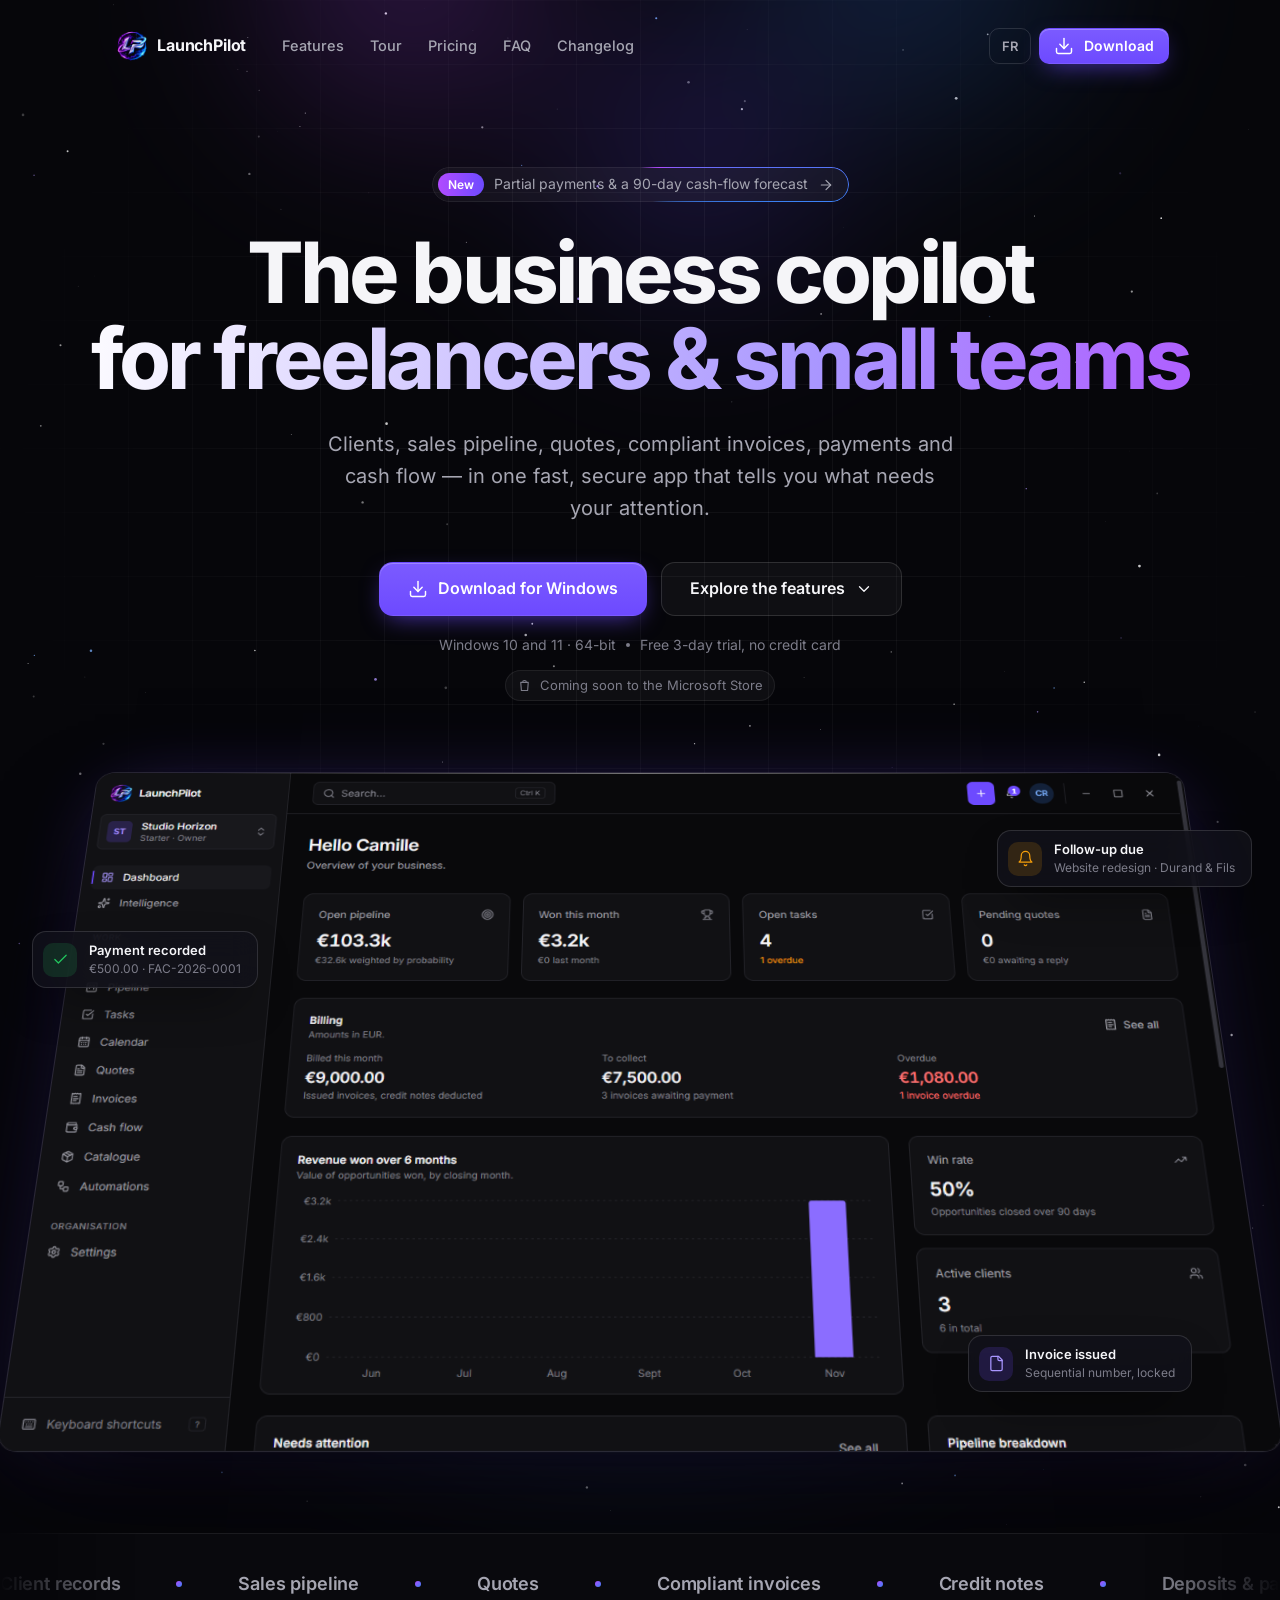
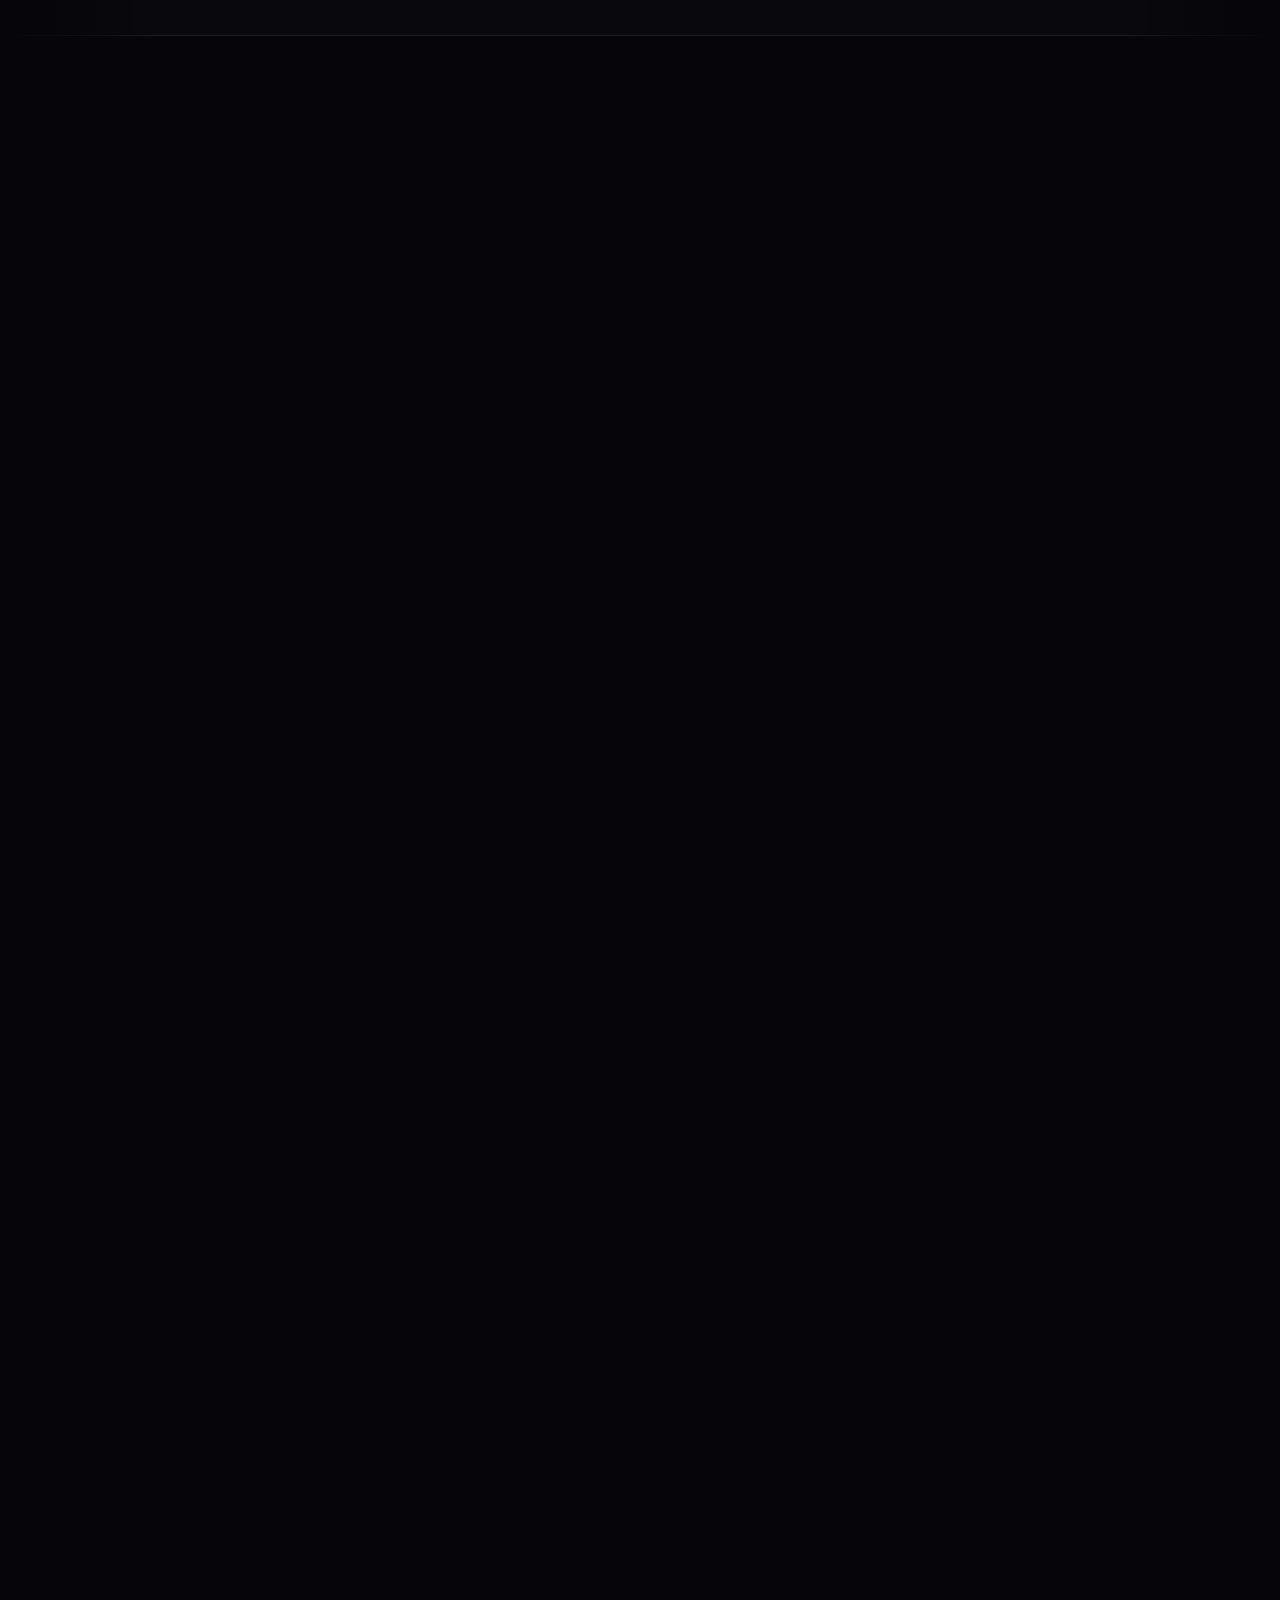
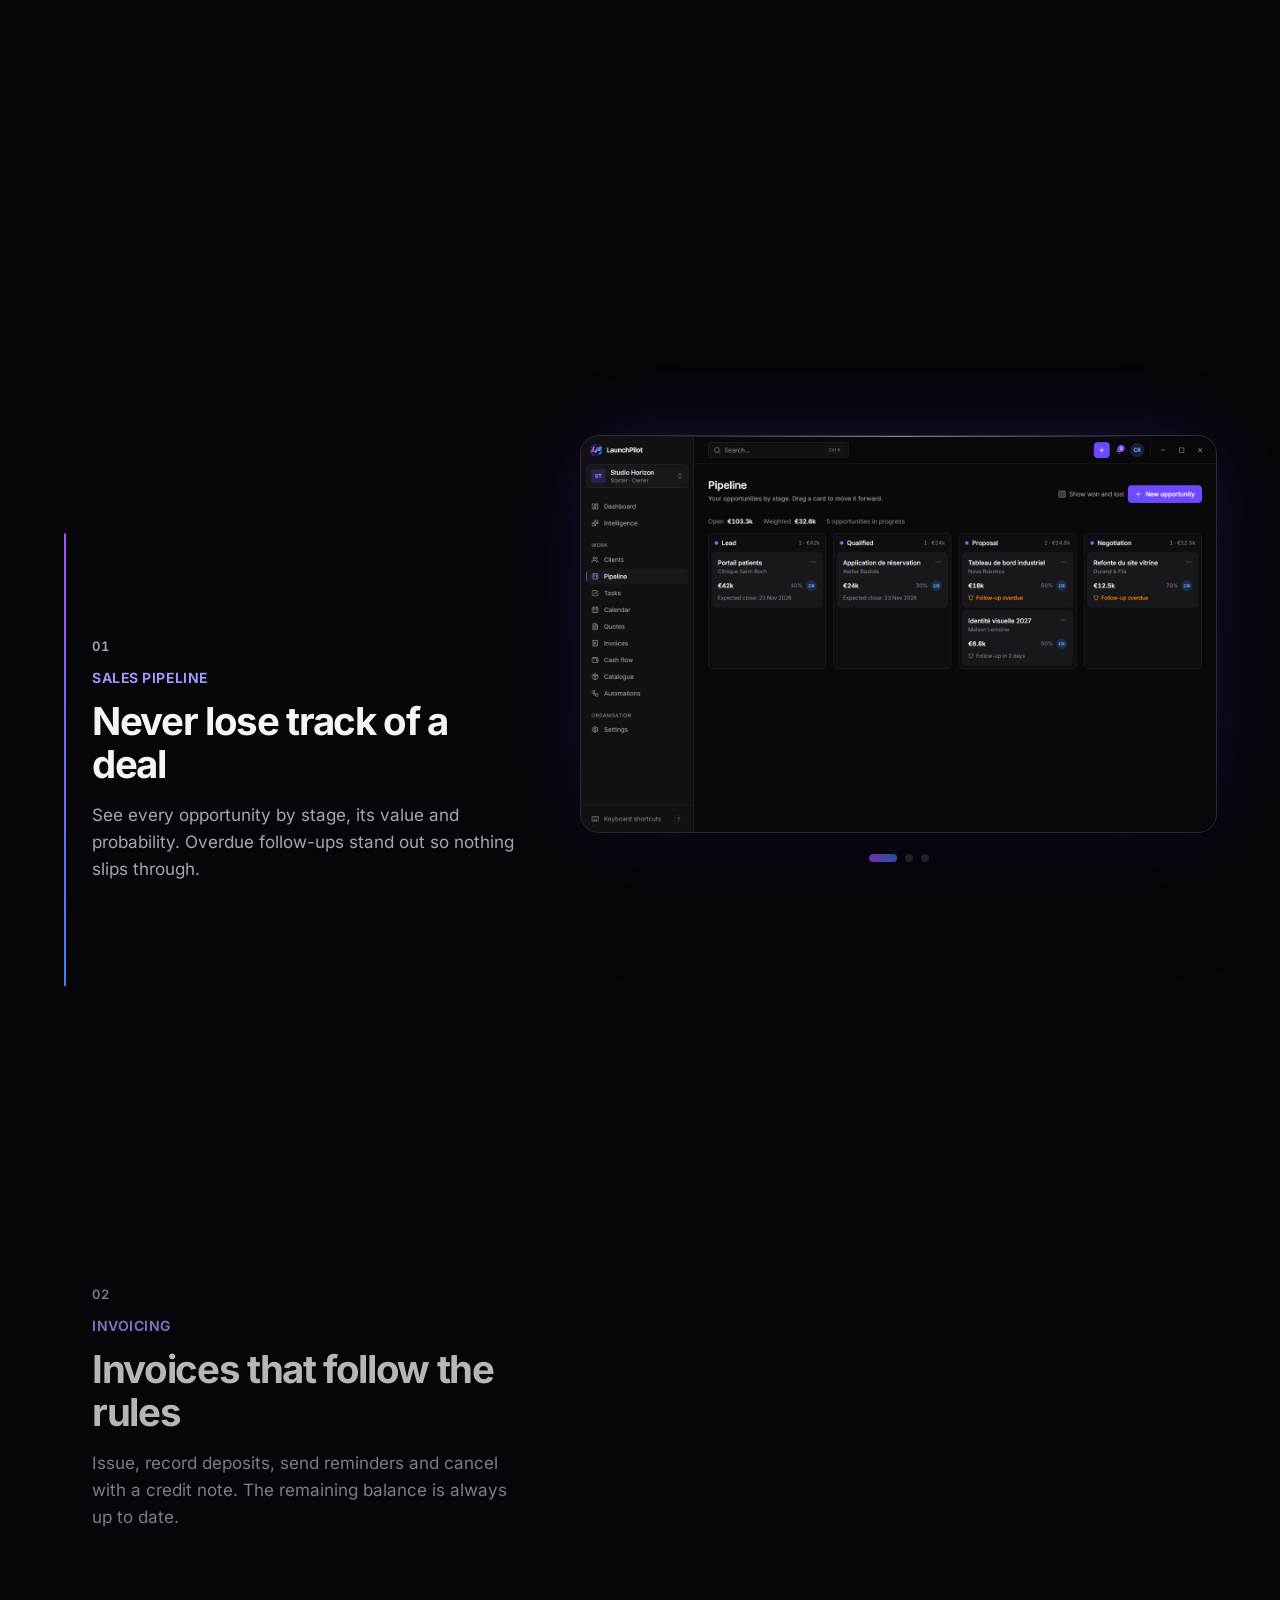
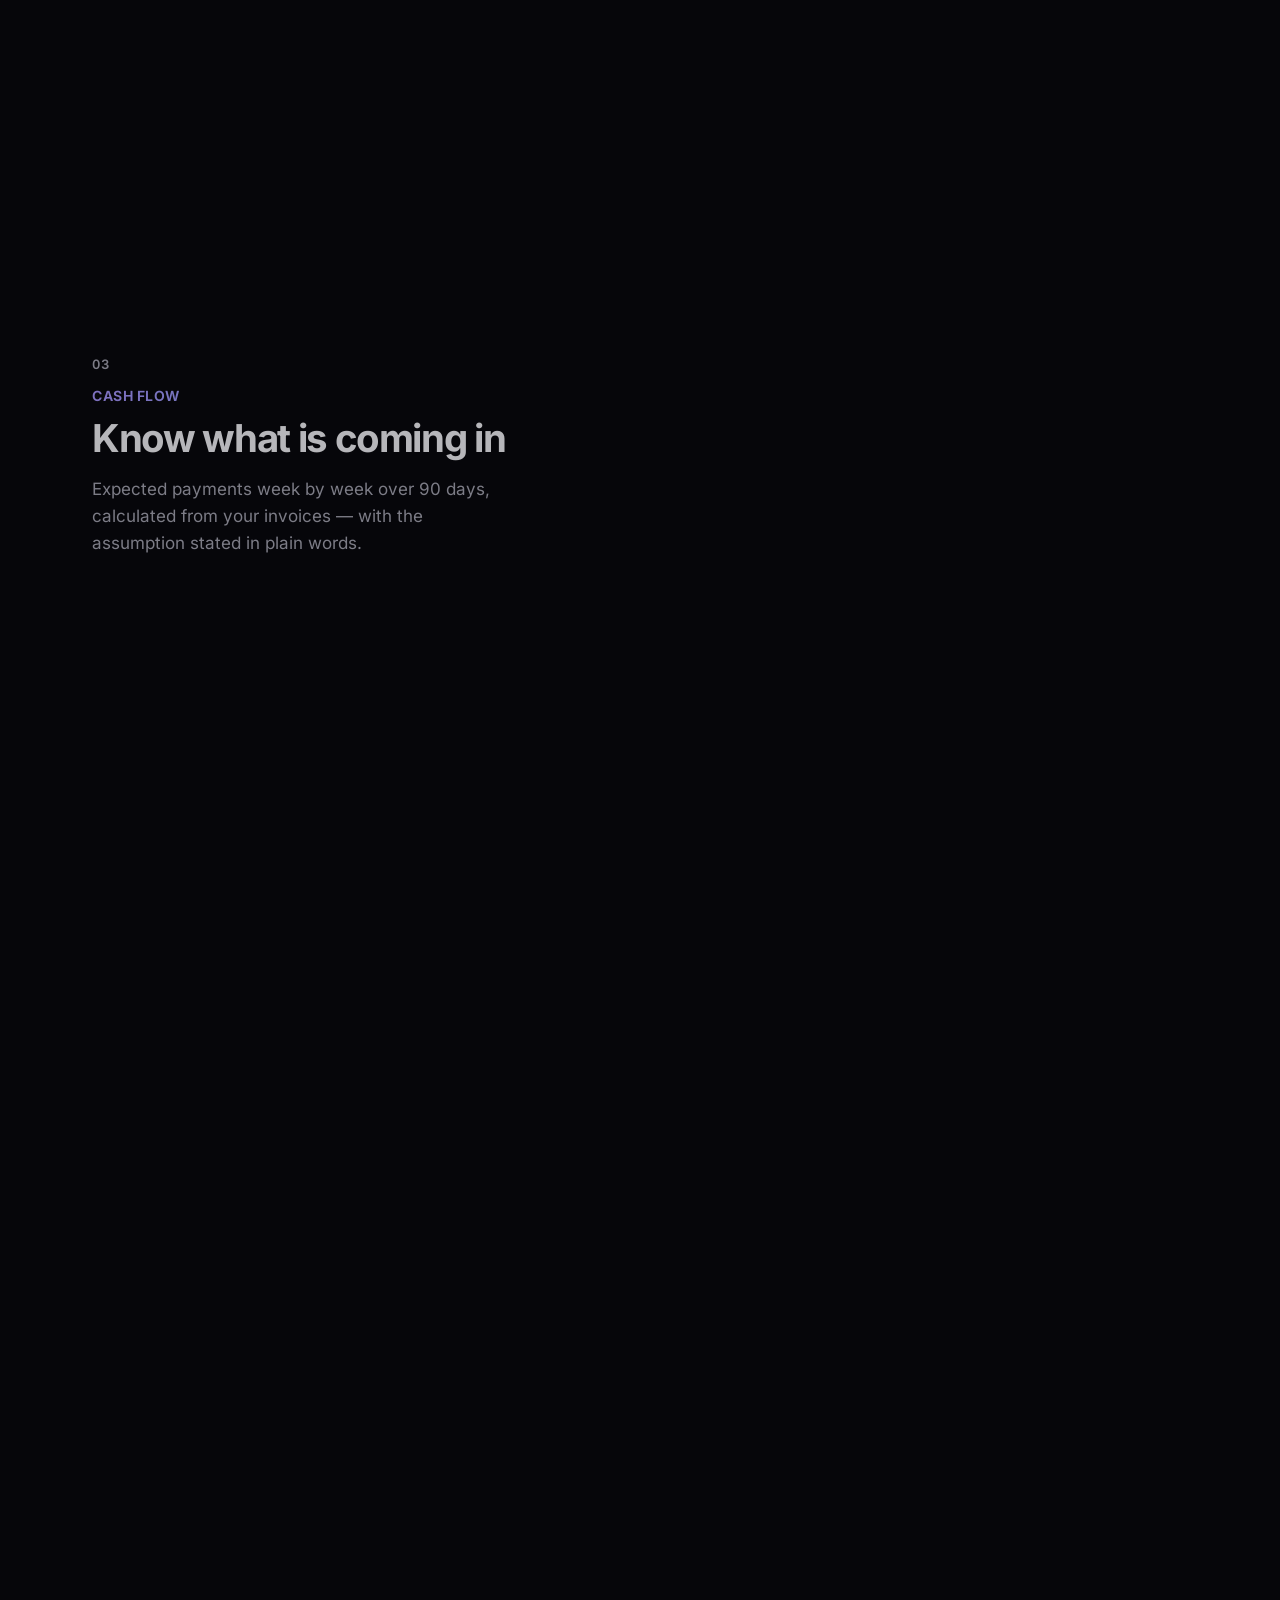
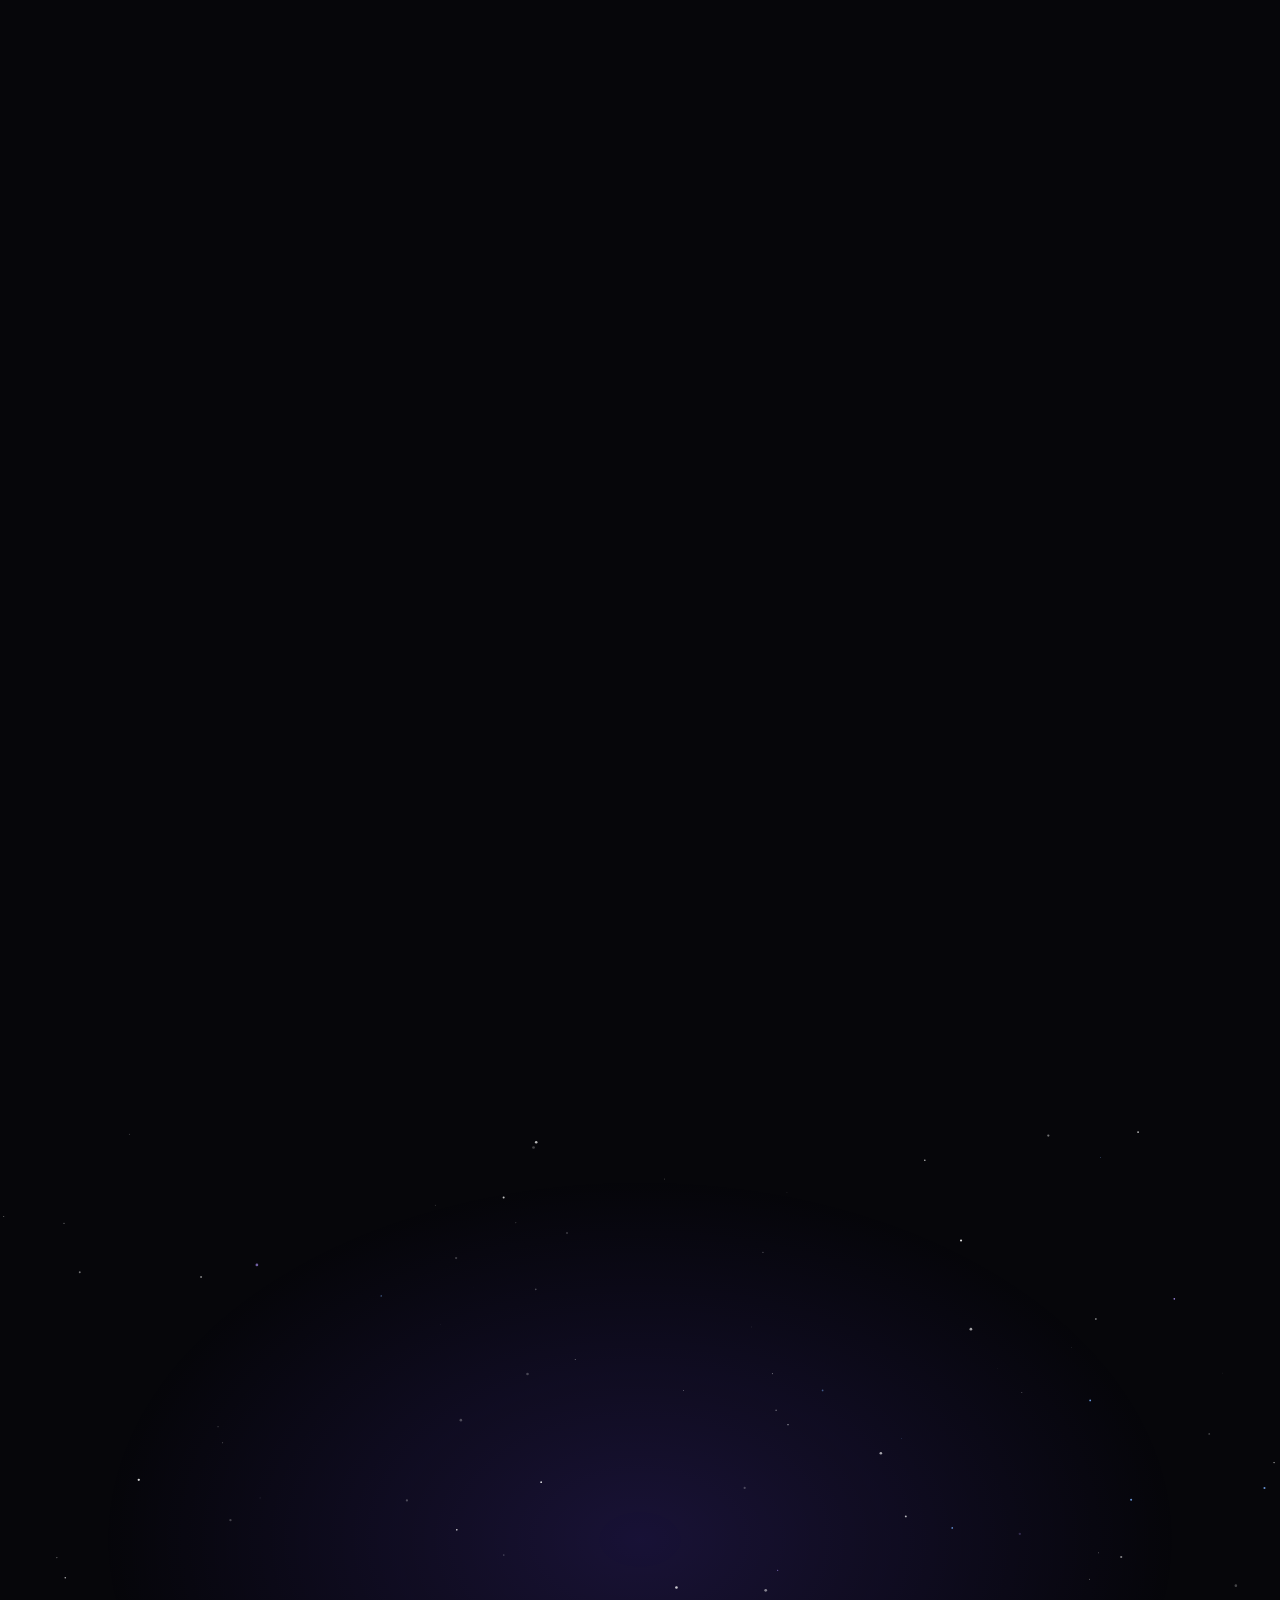
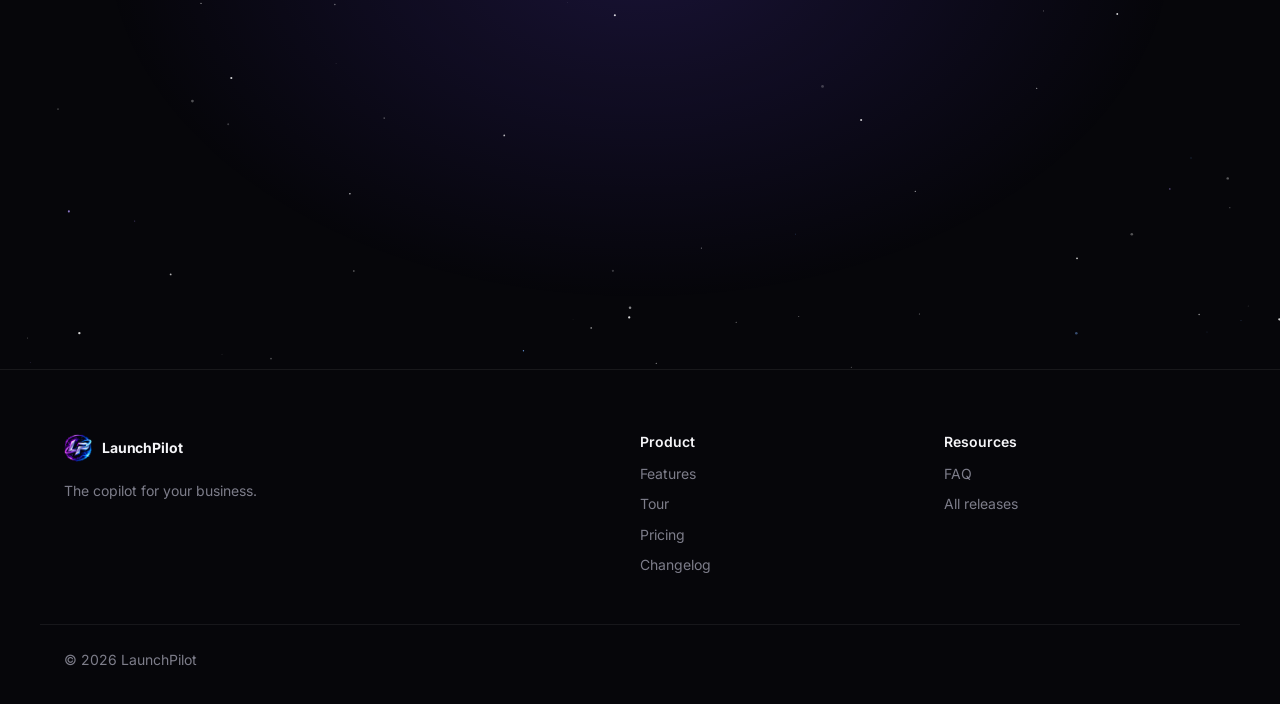
==== commit e7c31935: "Site : Nouveautés 0.9.0 et 0.9.1, mention Microsoft Store" ====
--- a/index.html
+++ b/index.html
@@ -122,6 +122,13 @@
             <span class="release-meta" data-i18n="requirements">Windows 10 and 11 · 64-bit</span>
             <span class="dot" aria-hidden="true"></span>
             <span data-i18n="trial">Free 3-day trial, no credit card</span>
+          </p>
+          <p class="store-soon hero-fade">
+            <svg aria-hidden="true" viewBox="0 0 24 24">
+              <path d="M6 7h12l-1 13H7L6 7Z" />
+              <path d="M9 7a3 3 0 0 1 6 0" />
+            </svg>
+            <span data-i18n="storeSoon">Coming soon to the Microsoft Store</span>
           </p>
         </div>
 
@@ -628,6 +635,13 @@
             <span data-i18n="downloadWindows">Download for Windows</span>
           </a>
           <p class="meta release-meta" data-i18n="requirements">Windows 10 and 11 · 64-bit</p>
+          <p class="store-soon">
+            <svg aria-hidden="true" viewBox="0 0 24 24">
+              <path d="M6 7h12l-1 13H7L6 7Z" />
+              <path d="M9 7a3 3 0 0 1 6 0" />
+            </svg>
+            <span data-i18n="storeSoon">Coming soon to the Microsoft Store</span>
+          </p>
         </div>
       </section>
     </main>
--- a/styles.css
+++ b/styles.css
@@ -3191,3 +3191,117 @@
     stroke-dashoffset: 0;
   }
 }
+
+/* ============================== Informations légales (legal.html) ============================== */
+.legal-main {
+  padding: 130px 0 90px;
+}
+
+.legal h1 {
+  font-size: clamp(2rem, 5vw, 3rem);
+  font-weight: 750;
+  letter-spacing: -0.035em;
+}
+
+.legal-updated {
+  margin-top: 10px;
+  color: var(--fg-subtle);
+  font-size: 14px;
+}
+
+.legal-toc {
+  display: flex;
+  flex-wrap: wrap;
+  gap: 8px;
+  margin-top: 28px;
+}
+
+.legal-toc a {
+  padding: 6px 12px;
+  border-radius: 999px;
+  background: rgb(255 255 255 / 0.05);
+  box-shadow: inset 0 0 0 1px var(--border);
+  color: var(--fg-muted);
+  font-size: 14px;
+  transition:
+    color 200ms,
+    background-color 200ms;
+}
+
+.legal-toc a:hover {
+  color: var(--fg);
+  background: rgb(255 255 255 / 0.08);
+}
+
+.legal section {
+  margin-top: 56px;
+  padding-top: 40px;
+  border-top: 1px solid var(--border);
+  scroll-margin-top: 100px;
+}
+
+.legal h2 {
+  margin-top: 0;
+  font-size: clamp(1.5rem, 3vw, 2rem);
+}
+
+.legal h3 {
+  margin-top: 28px;
+  font-size: 17px;
+  font-weight: 650;
+}
+
+.legal p,
+.legal li {
+  color: var(--fg-muted);
+  font-size: 15.5px;
+  text-wrap: pretty;
+}
+
+.legal p {
+  margin-top: 10px;
+}
+
+.legal ul {
+  margin-top: 10px;
+  padding-left: 20px;
+  list-style: disc;
+}
+
+.legal li + li {
+  margin-top: 6px;
+}
+
+.legal a:not(.legal-toc a) {
+  color: var(--primary-soft);
+  text-decoration: underline;
+  text-underline-offset: 3px;
+}
+
+/* Informations encore à fournir : visibles tant que la page n'est pas complète. */
+.legal-todo {
+  padding: 1px 6px;
+  border-radius: 6px;
+  background: rgb(245 158 11 / 0.15);
+  color: var(--warning);
+  font-weight: 600;
+}
+
+/* Mention « Bientôt sur le Microsoft Store » : information, pas un lien. */
+.store-soon {
+  display: inline-flex;
+  align-items: center;
+  gap: 8px;
+  margin-top: 14px;
+  padding: 5px 12px;
+  border-radius: 999px;
+  background: rgb(255 255 255 / 0.04);
+  box-shadow: inset 0 0 0 1px var(--border);
+  color: var(--fg-subtle);
+  font-size: 13px;
+}
+
+.store-soon svg {
+  width: 15px;
+  height: 15px;
+}
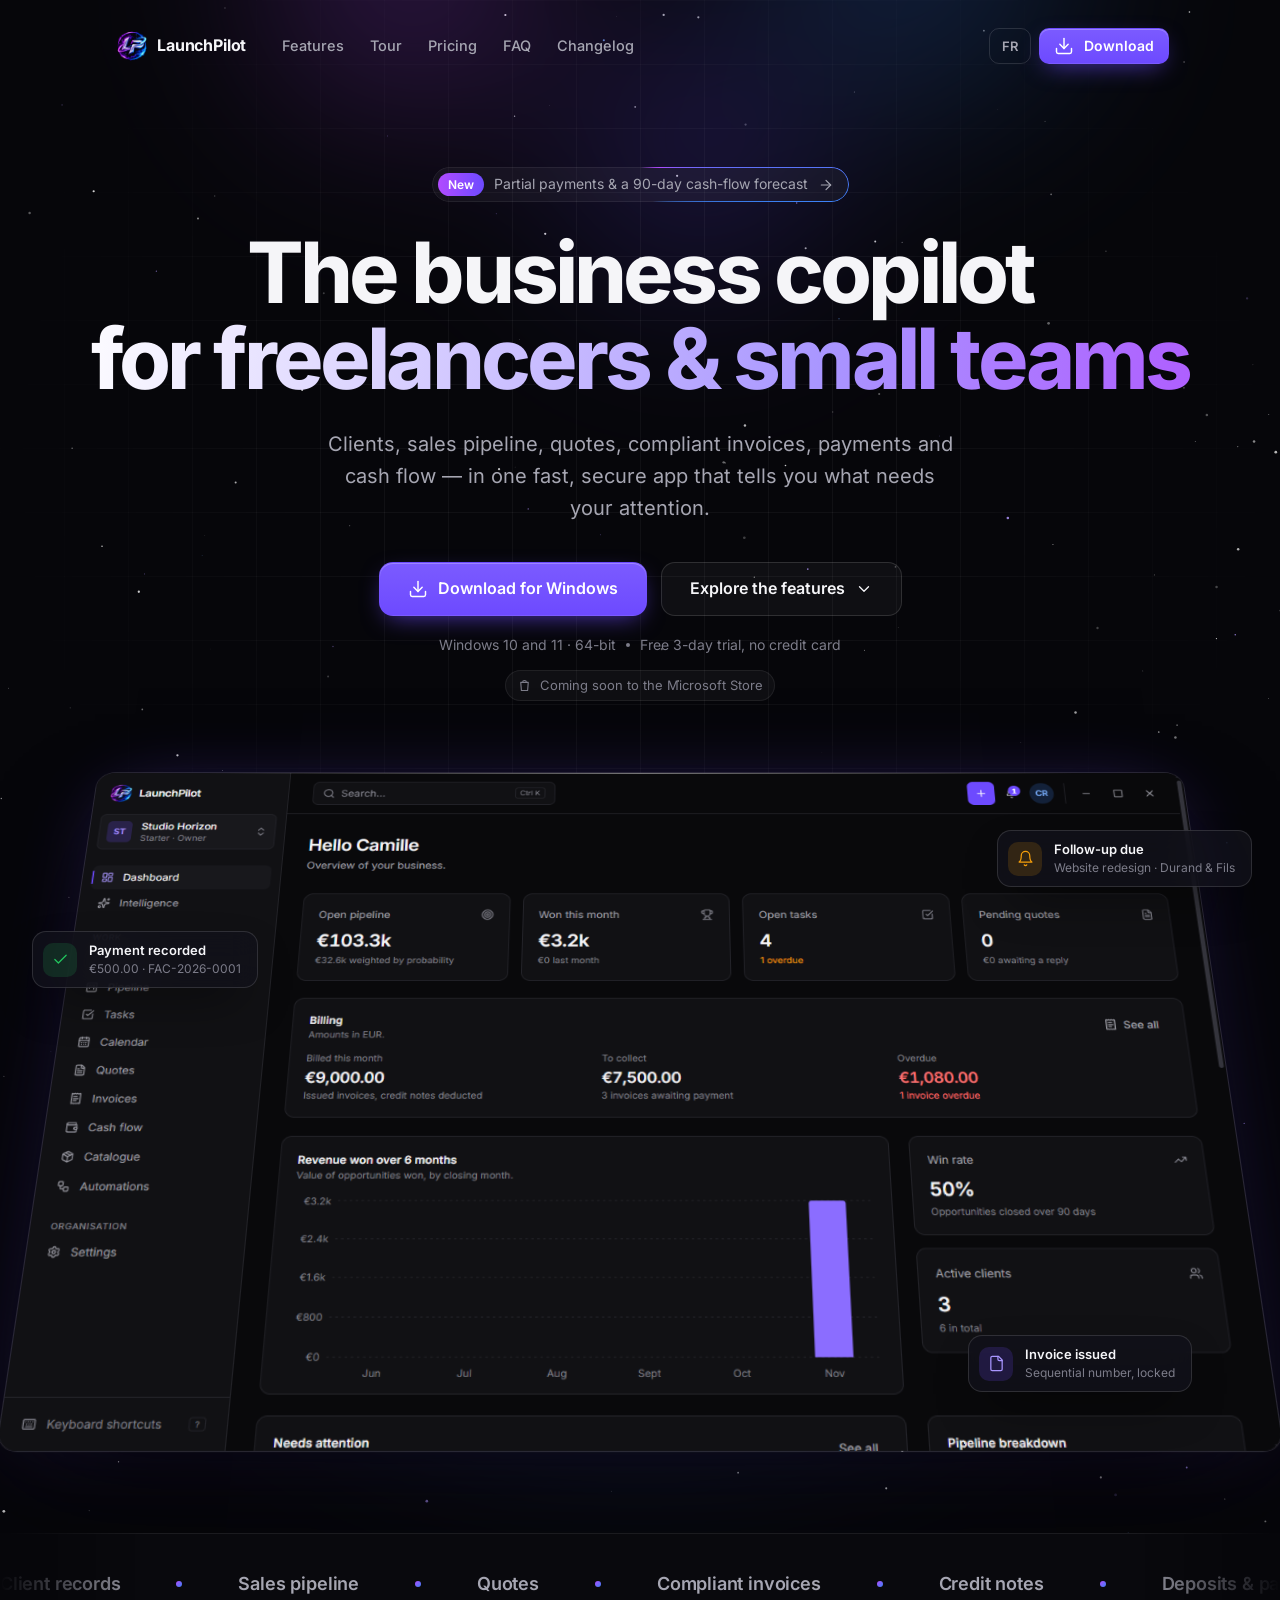
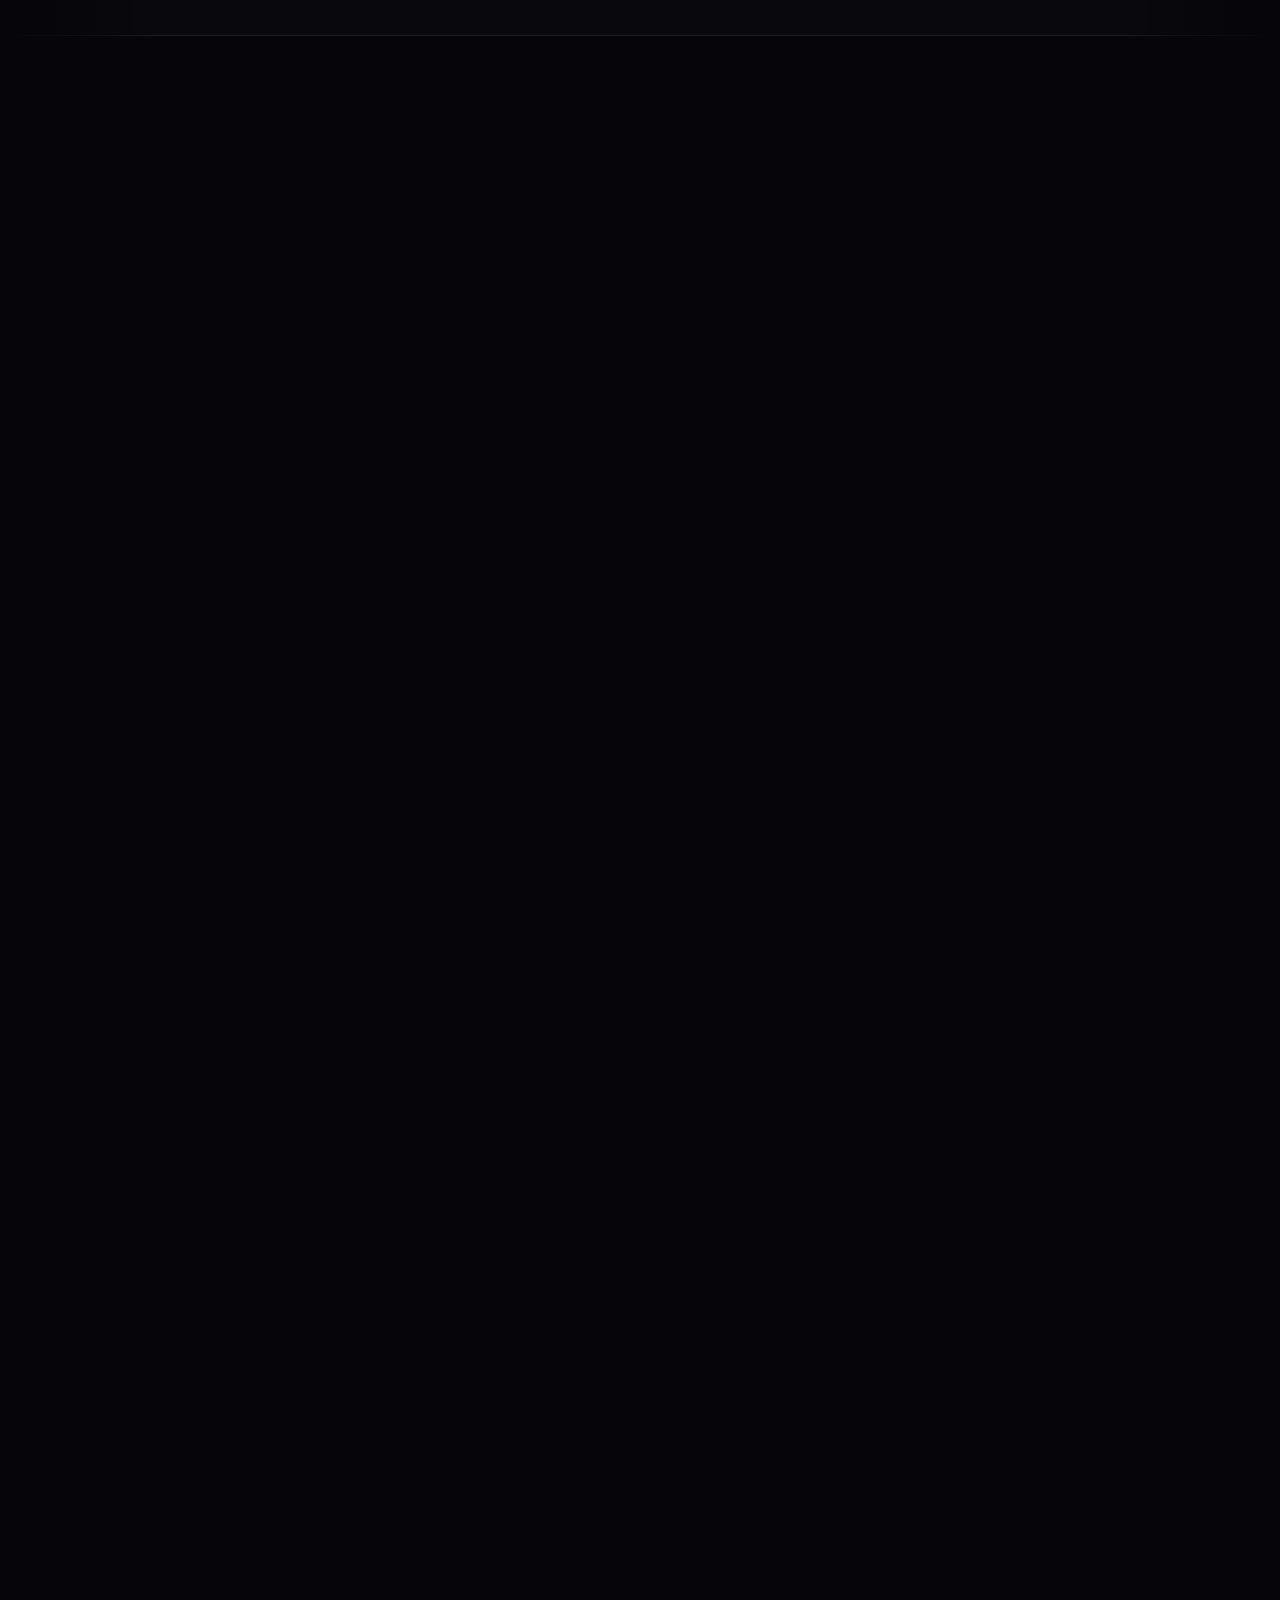
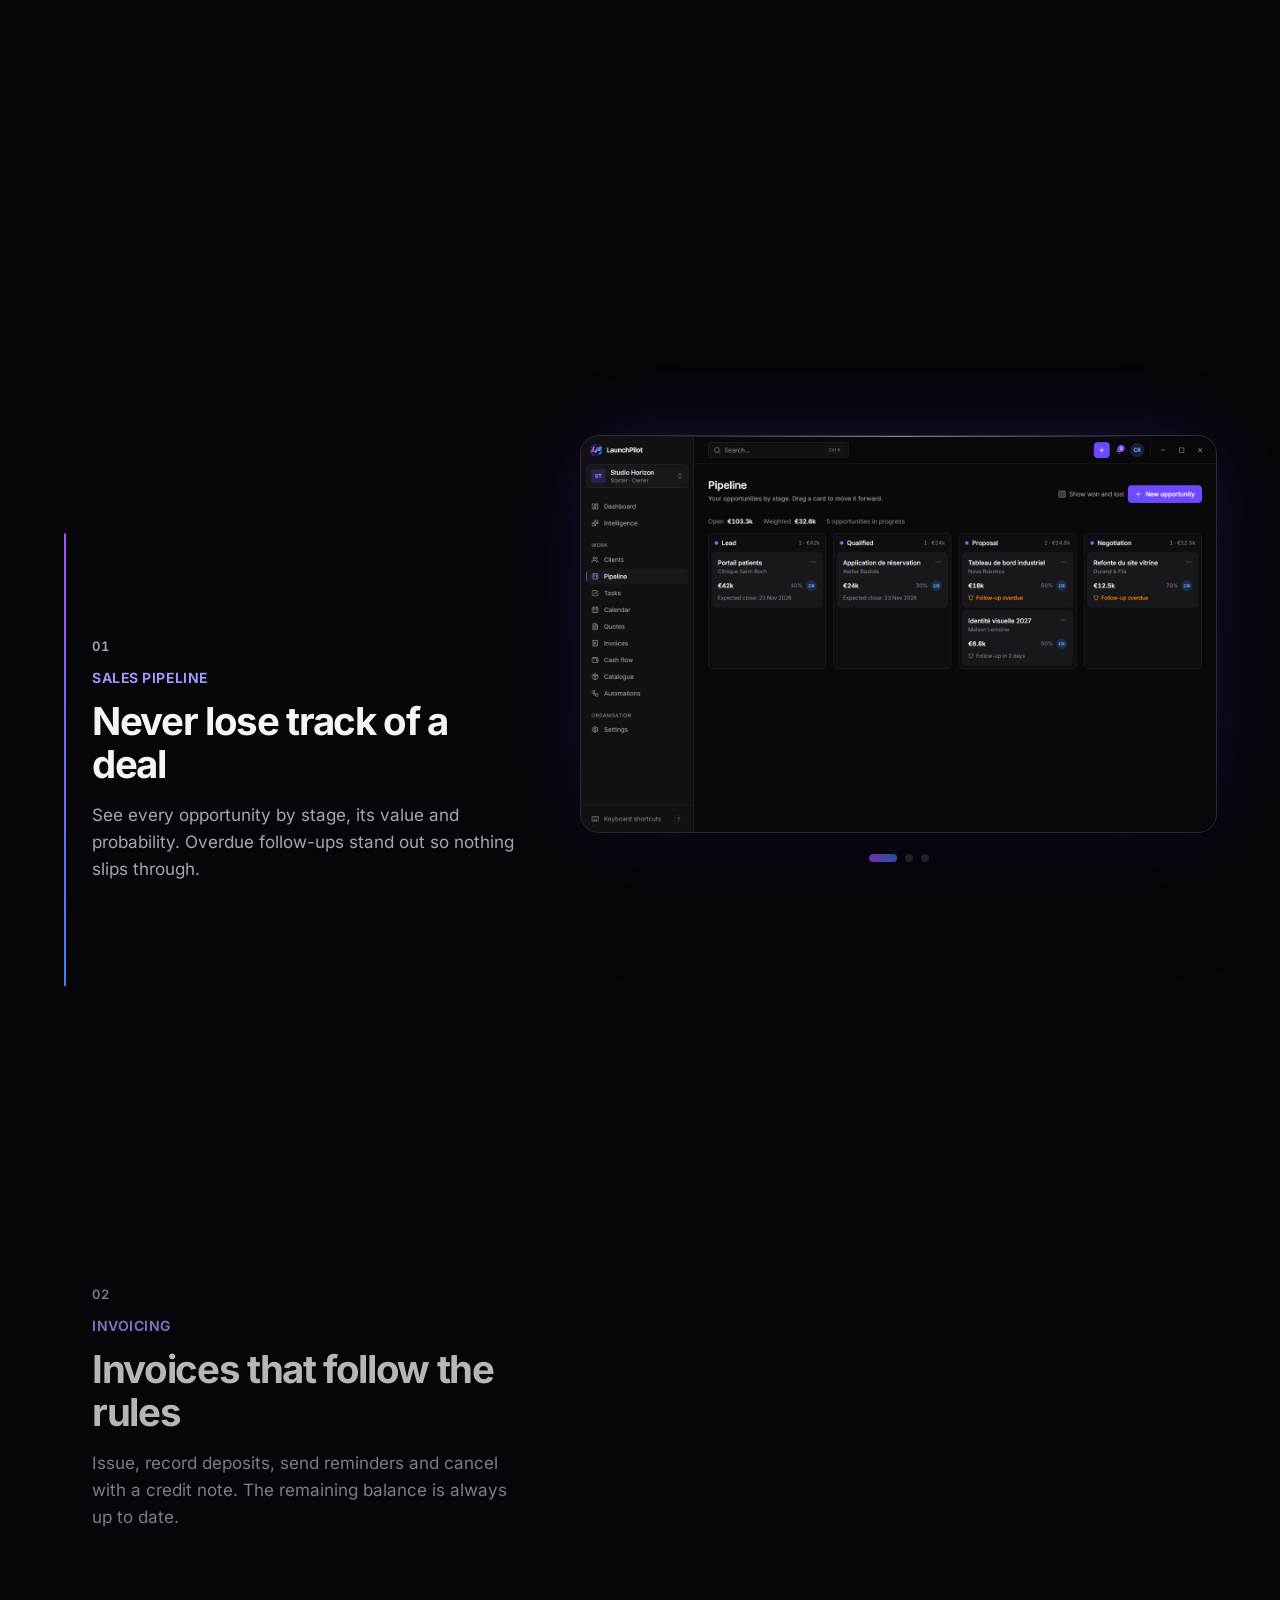
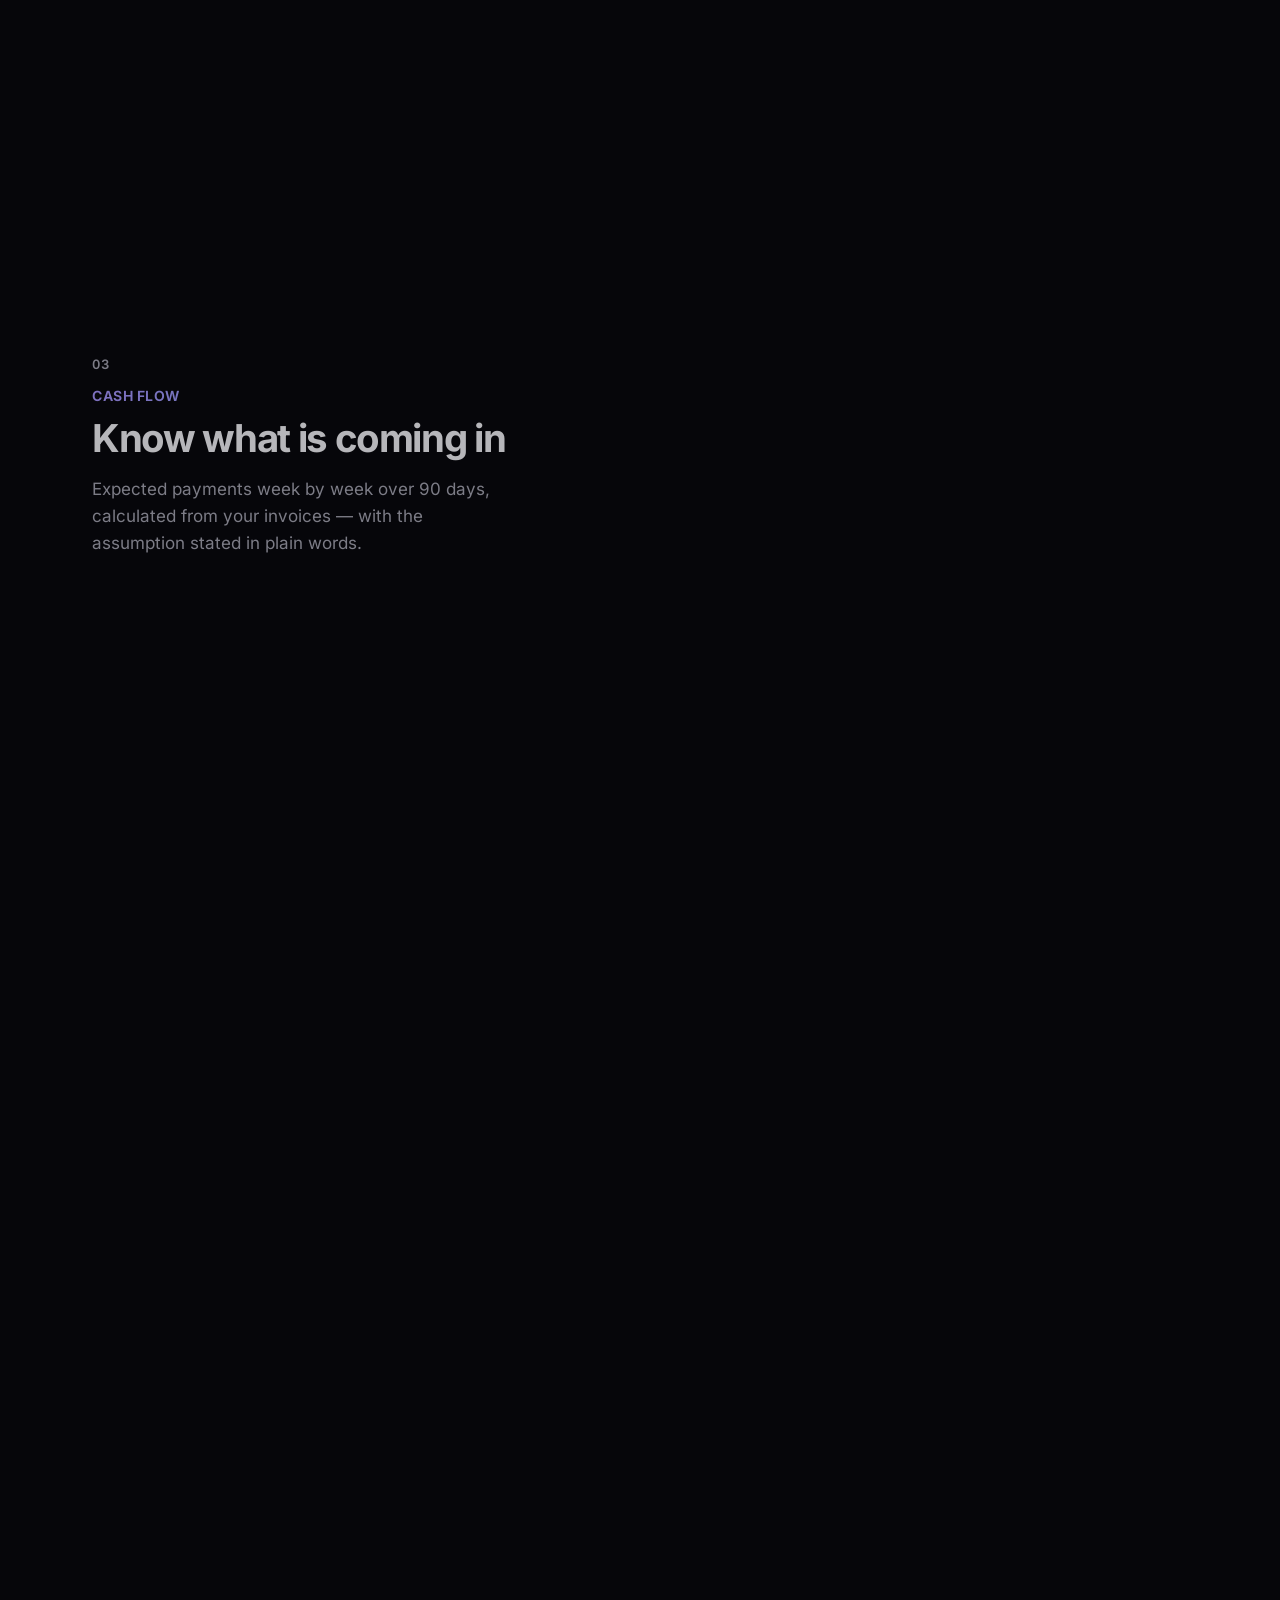
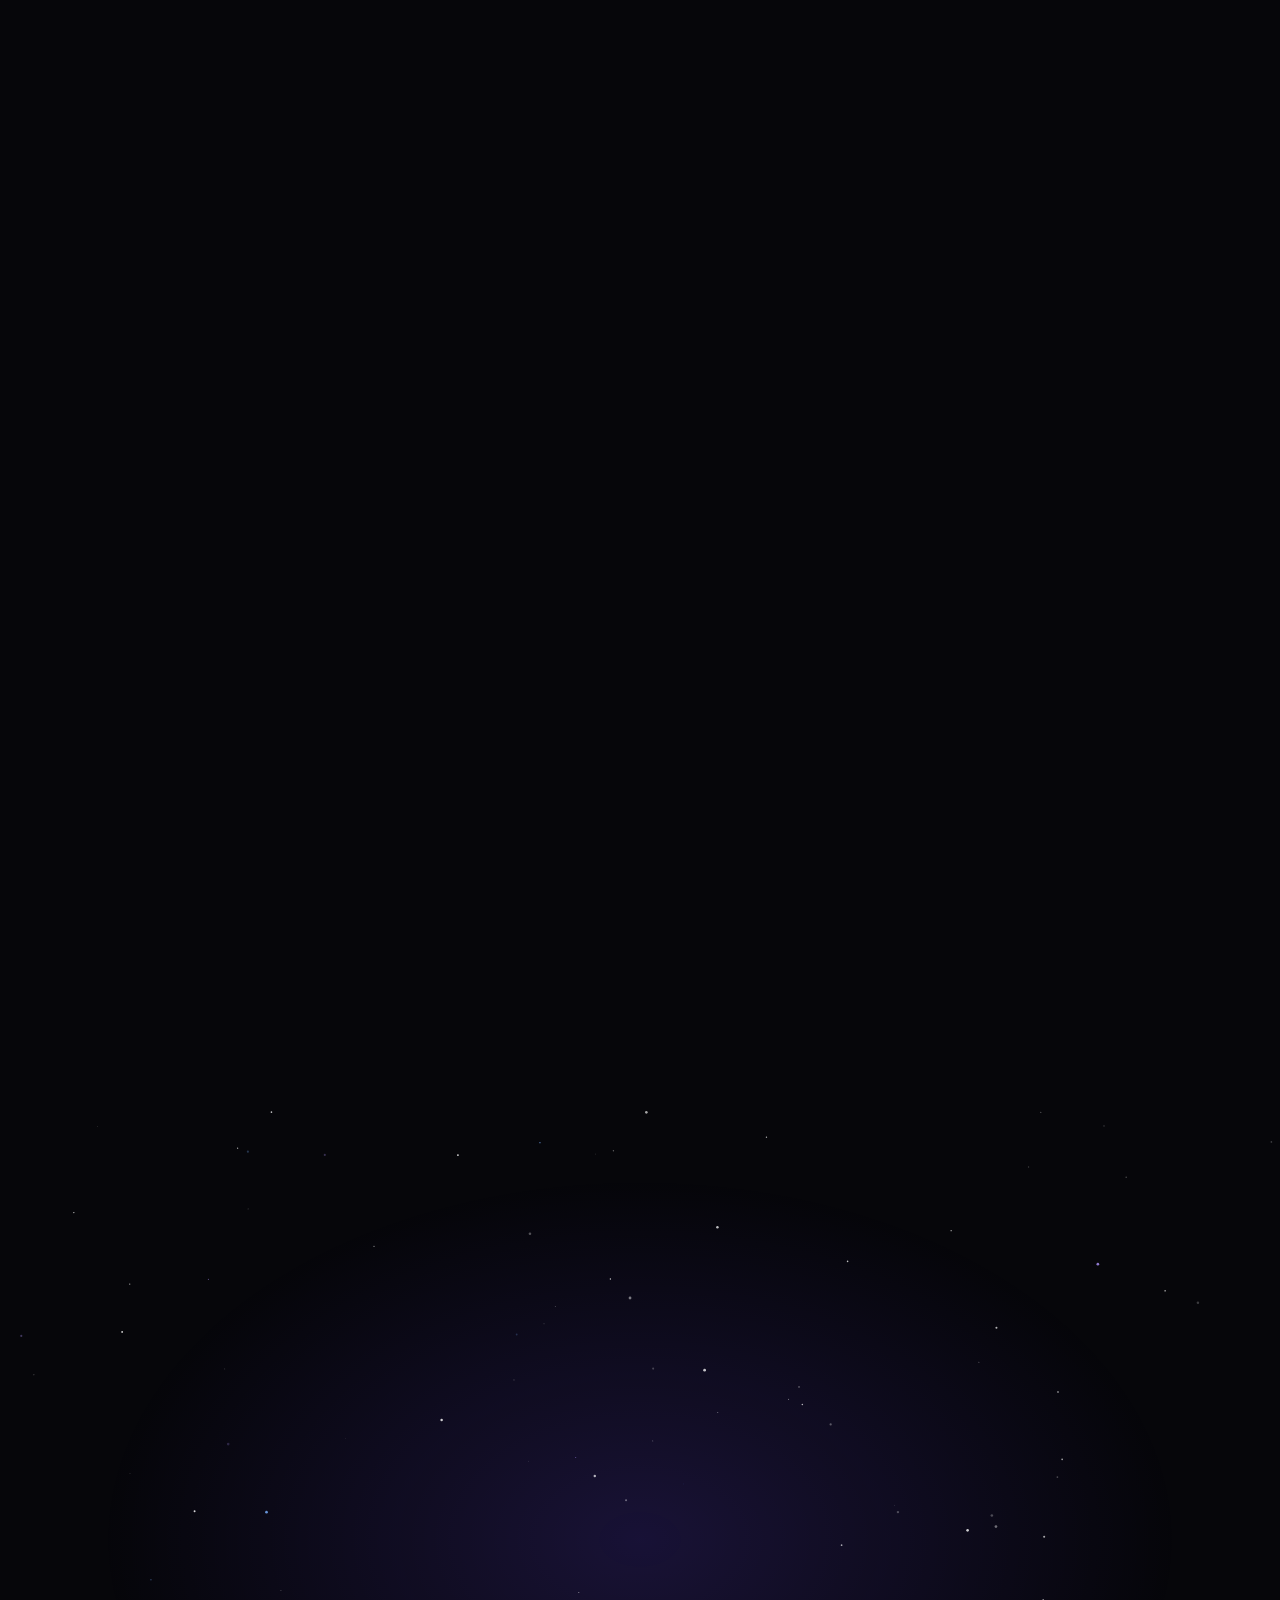
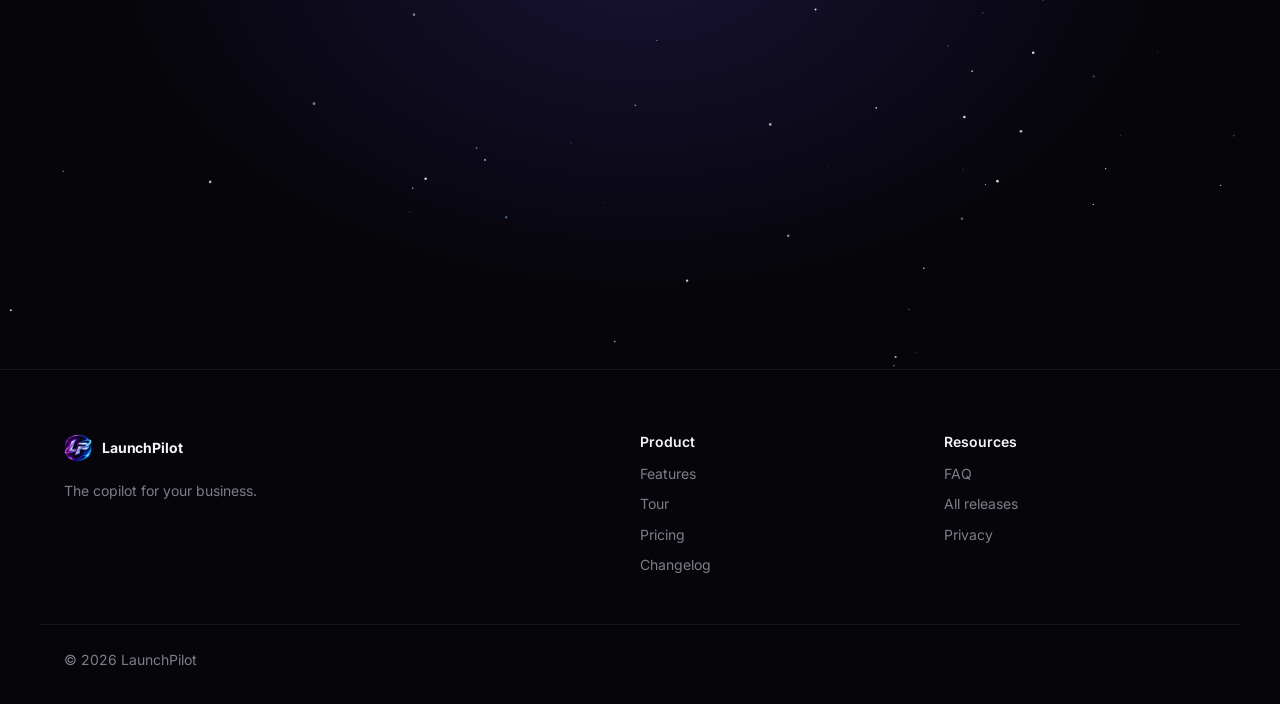
==== commit 1e0faf4b: "Site : page Confidentialité" ====
--- a/index.html
+++ b/index.html
@@ -675,6 +675,7 @@
                 >All releases</a
               >
             </li>
+            <li><a href="privacy.html" data-i18n="footerPrivacy">Privacy</a></li>
           </ul>
         </div>
       </div>
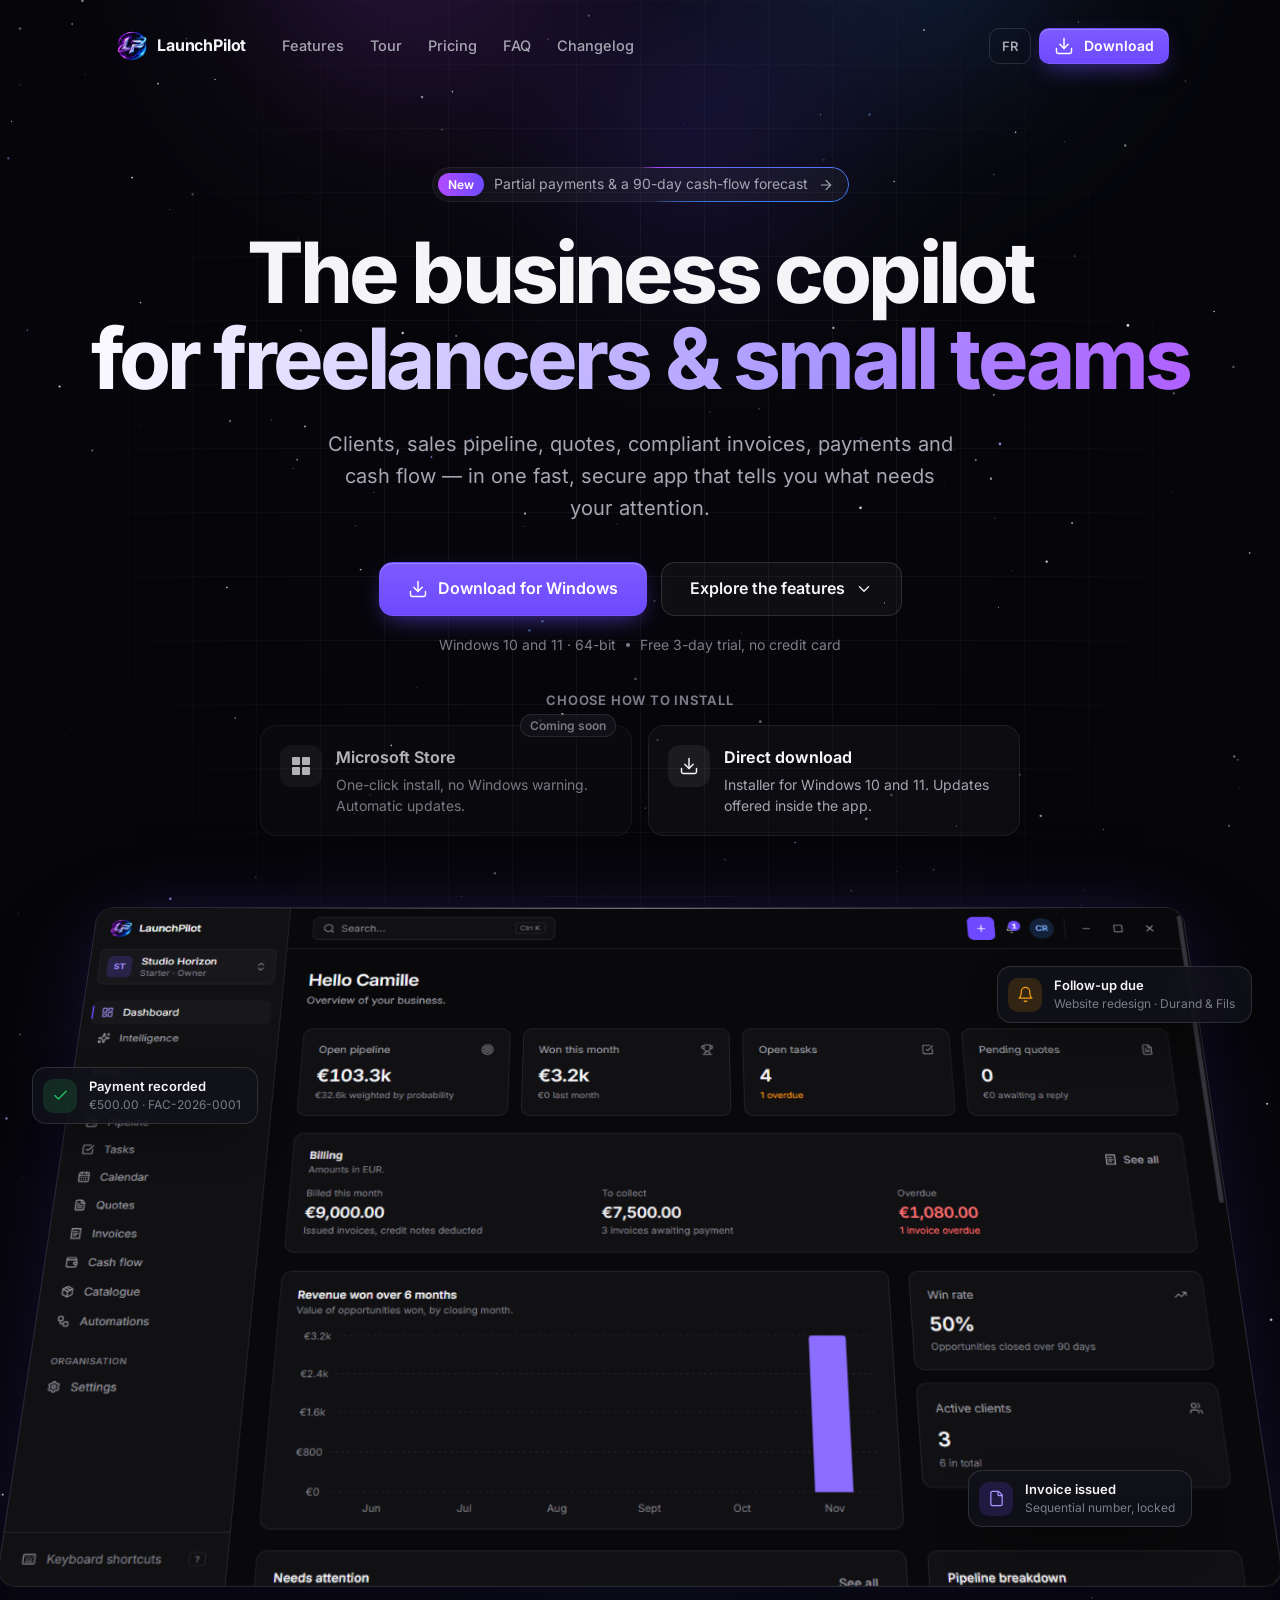
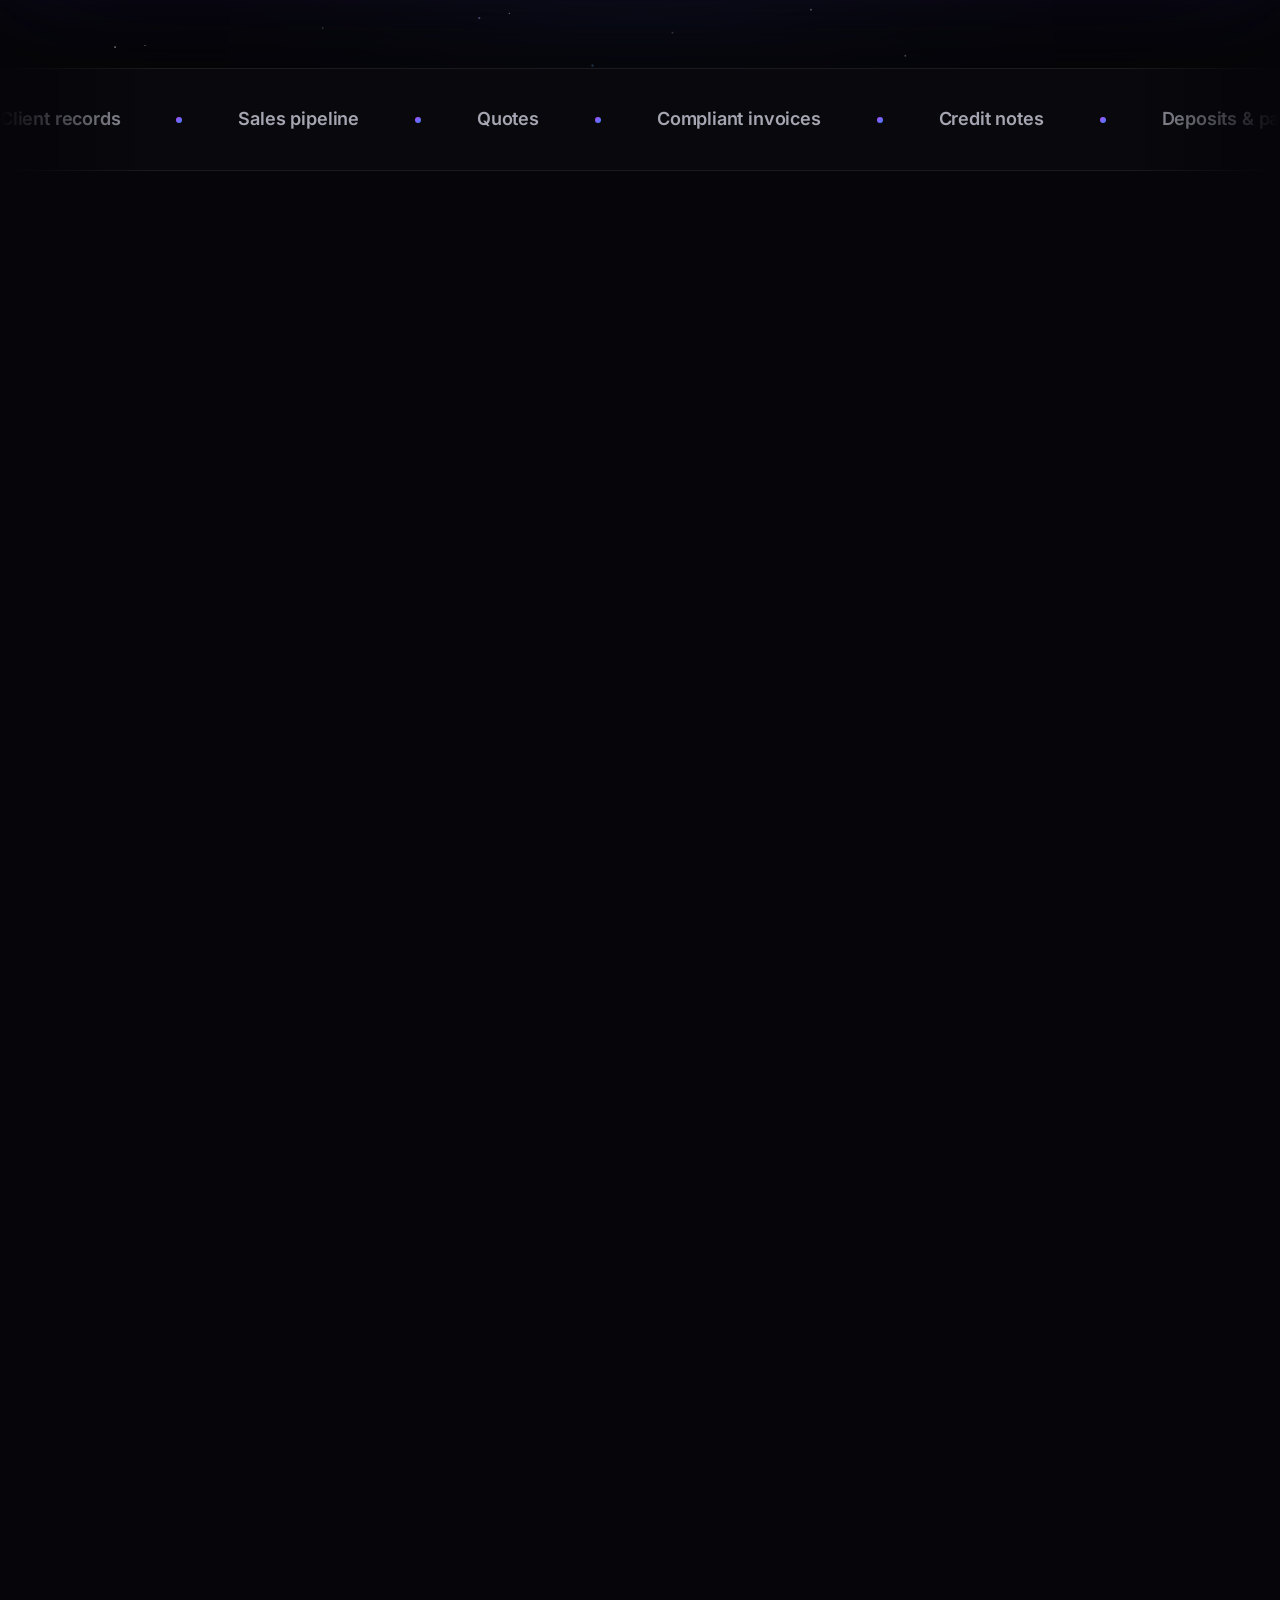
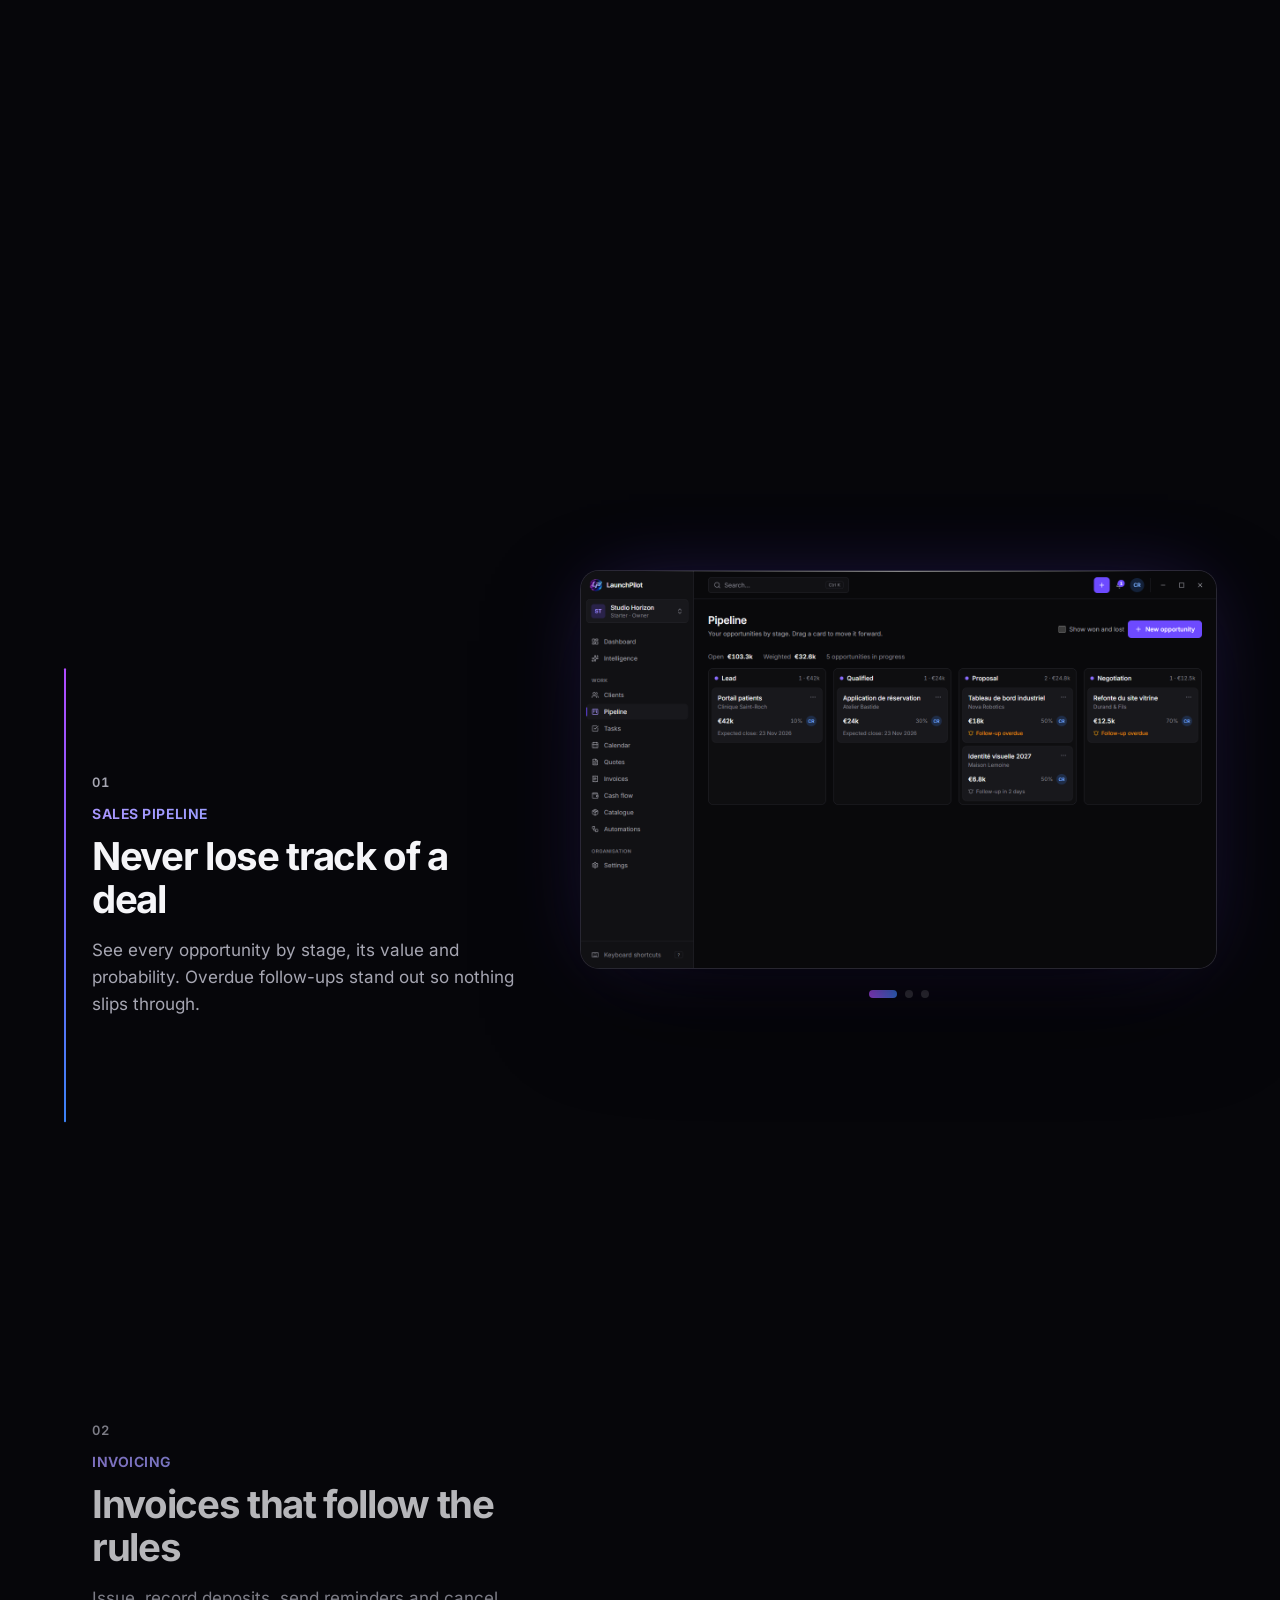
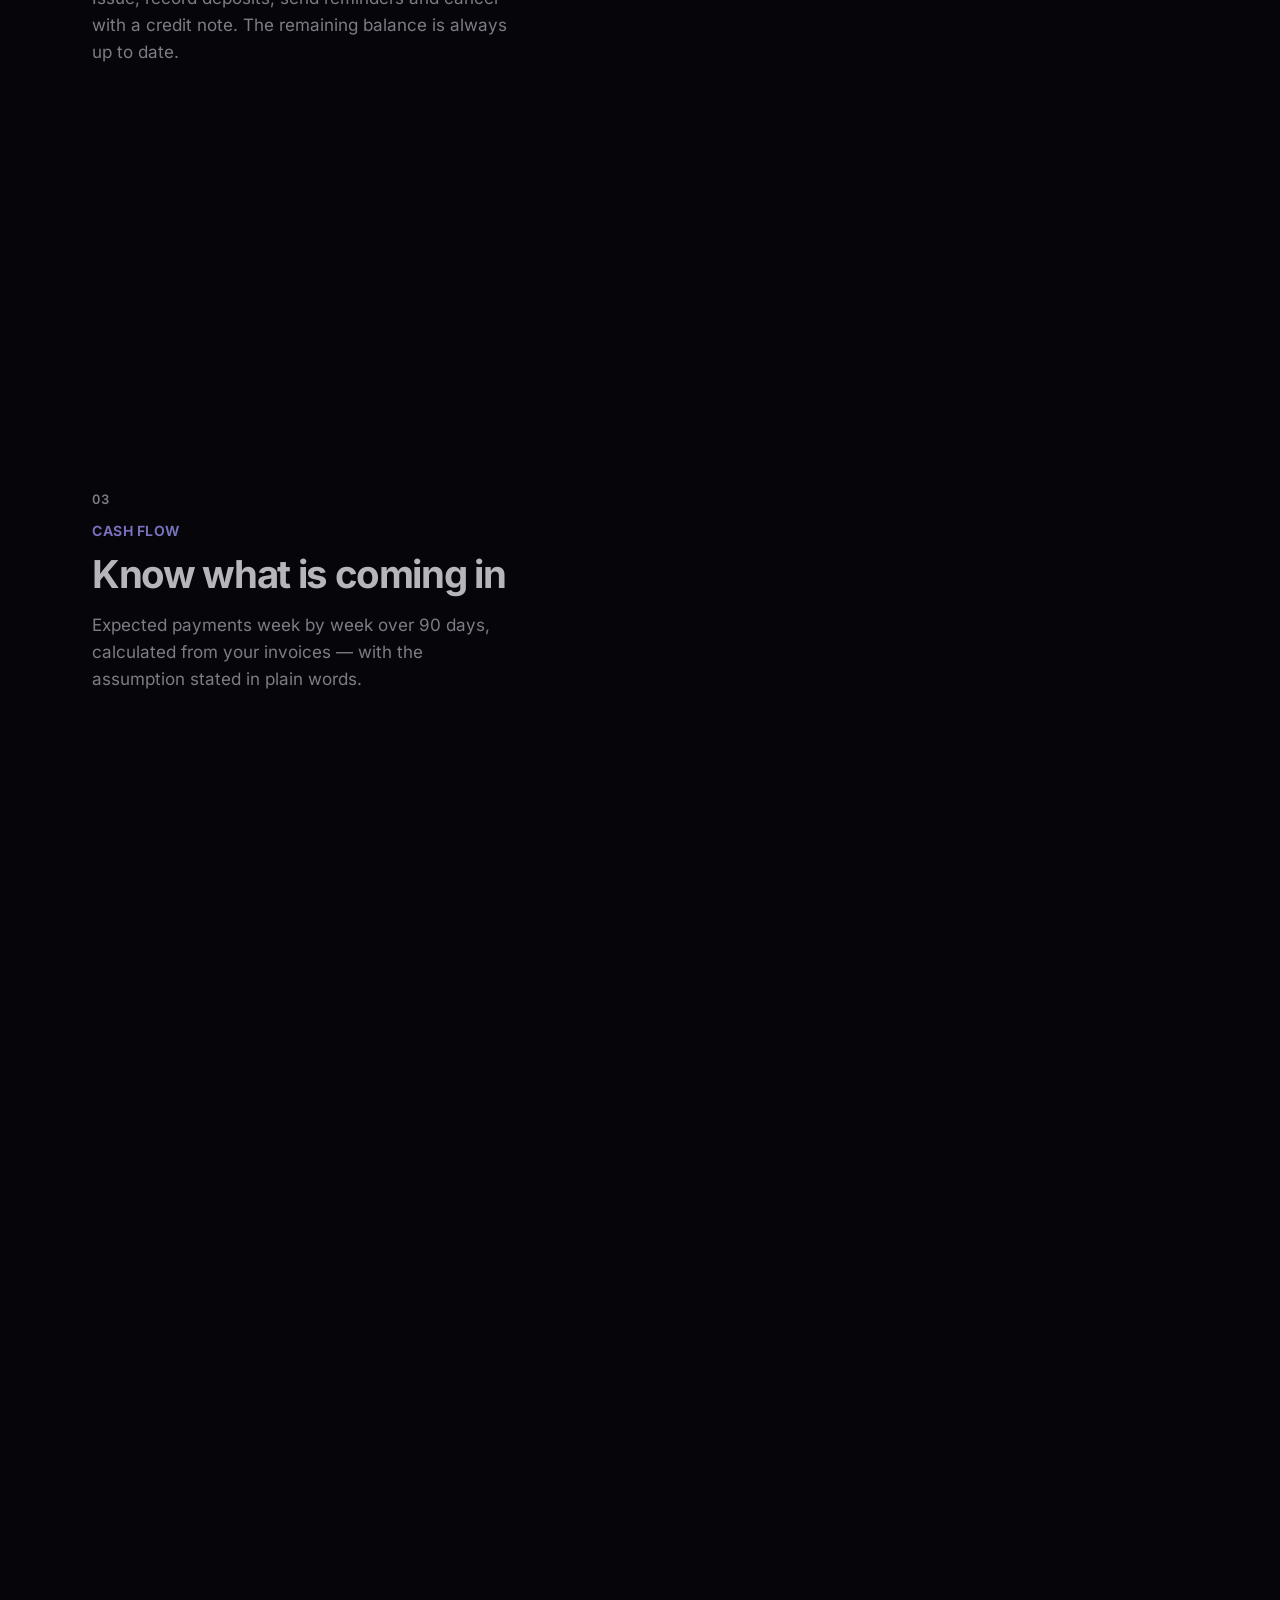
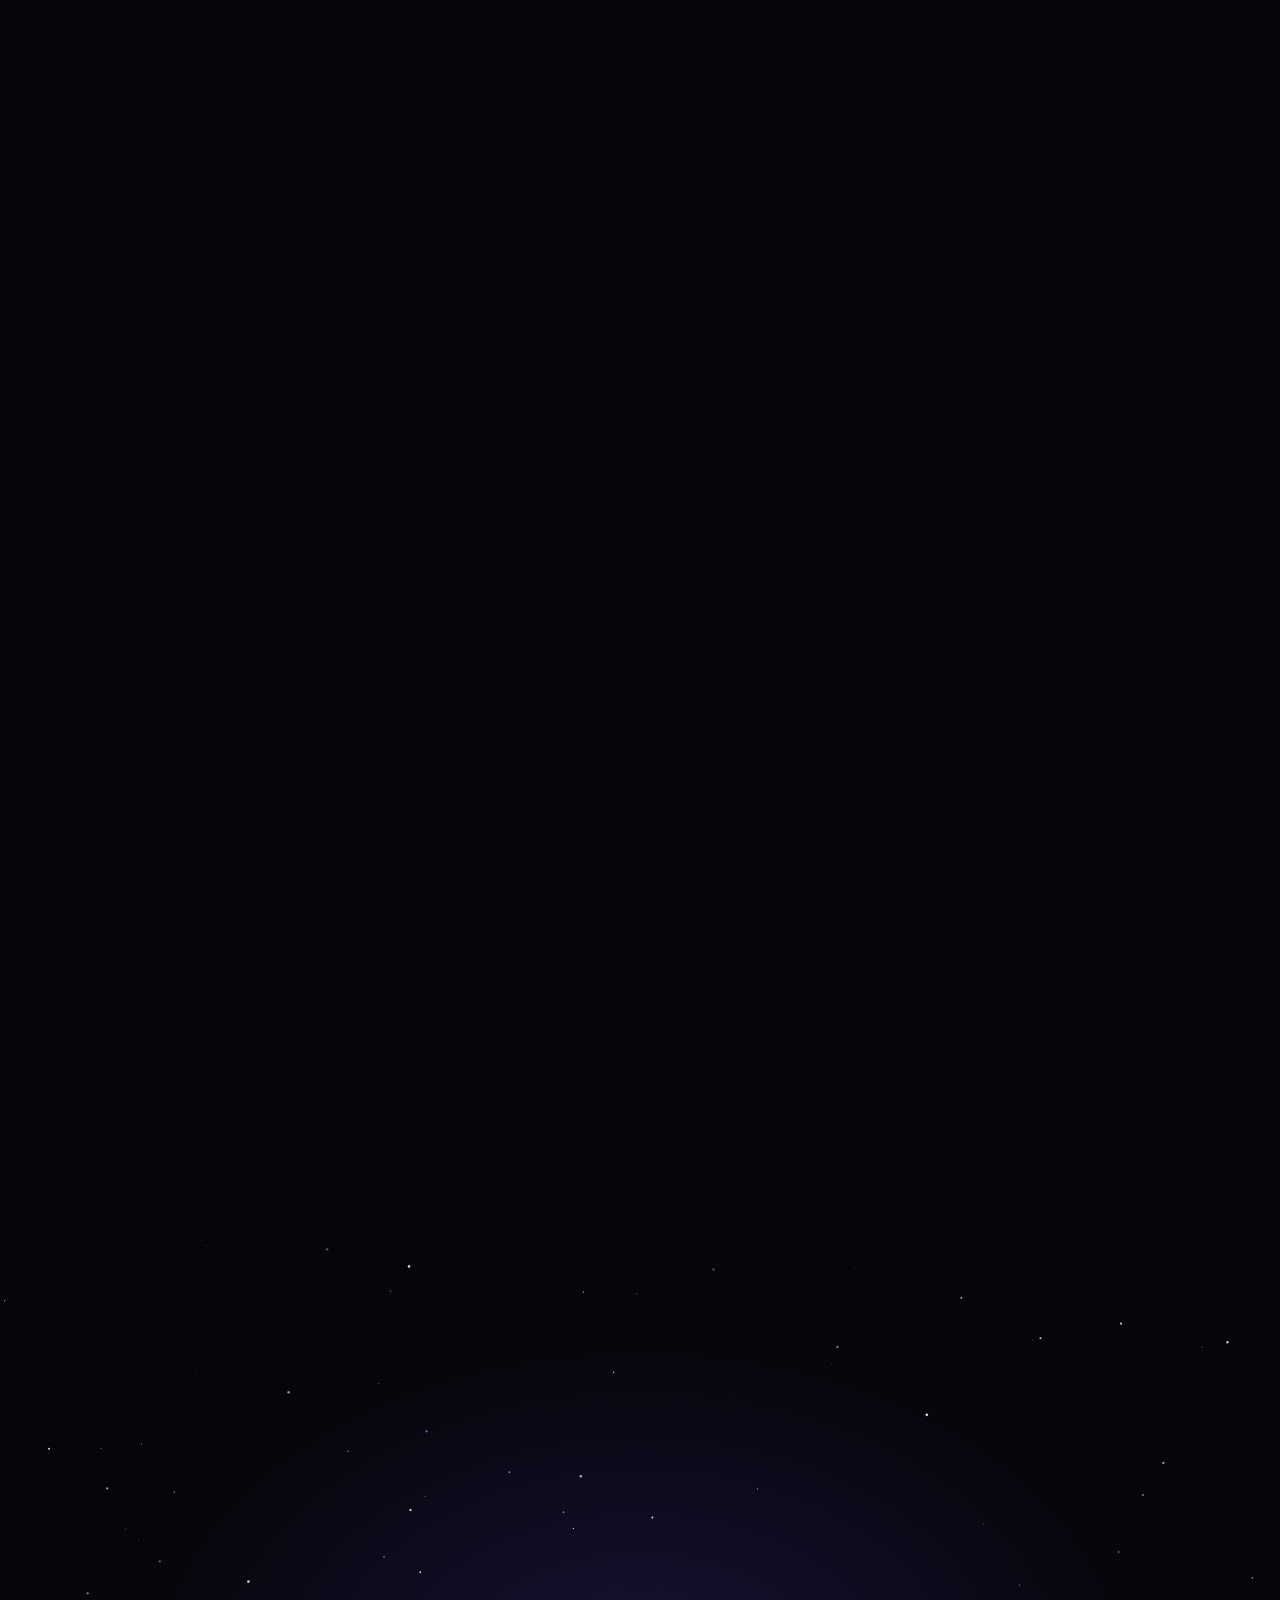
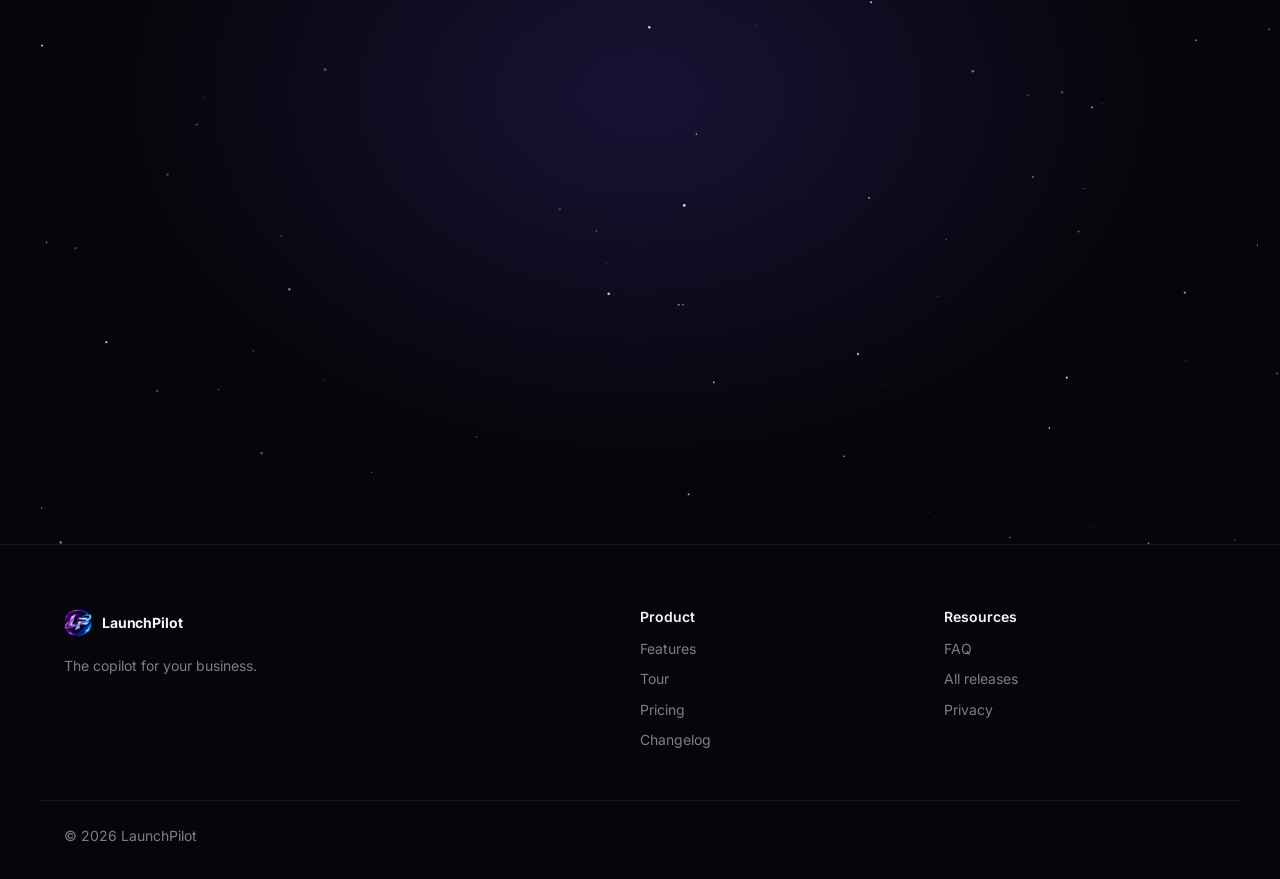
==== commit 9ff1a0f2: "Site : choix d'installation en deux cartes" ====
--- a/index.html
+++ b/index.html
@@ -123,13 +123,43 @@
             <span class="dot" aria-hidden="true"></span>
             <span data-i18n="trial">Free 3-day trial, no credit card</span>
           </p>
-          <p class="store-soon hero-fade">
-            <svg aria-hidden="true" viewBox="0 0 24 24">
-              <path d="M6 7h12l-1 13H7L6 7Z" />
-              <path d="M9 7a3 3 0 0 1 6 0" />
-            </svg>
-            <span data-i18n="storeSoon">Coming soon to the Microsoft Store</span>
-          </p>
+          <div class="install hero-fade" role="group" aria-labelledby="install-title-hero">
+            <p class="install-title" id="install-title-hero" data-i18n="installTitle">
+              Choose how to install
+            </p>
+            <div class="choices">
+              <div class="choice choice-soon" aria-disabled="true">
+                <span class="choice-tag" data-i18n="storeCardSoon">Coming soon</span>
+                <span class="choice-icon" aria-hidden="true"
+                  ><span class="win-tiles"><i></i><i></i><i></i><i></i></span
+                ></span>
+                <span class="choice-body">
+                  <span class="choice-name">Microsoft Store</span>
+                  <span class="choice-text" data-i18n="storeCardText"
+                    >One-click install, no Windows warning. Automatic updates.</span
+                  >
+                </span>
+              </div>
+              <a
+                class="choice download-link"
+                href="https://github.com/JordIOS/launchpilot-releases/releases/latest"
+              >
+                <span class="choice-icon" aria-hidden="true">
+                  <svg viewBox="0 0 24 24">
+                    <path d="M12 15V3" />
+                    <path d="m7 10 5 5 5-5" />
+                    <path d="M21 15v4a2 2 0 0 1-2 2H5a2 2 0 0 1-2-2v-4" />
+                  </svg>
+                </span>
+                <span class="choice-body">
+                  <span class="choice-name" data-i18n="directCardTitle">Direct download</span>
+                  <span class="choice-text" data-i18n="directCardText"
+                    >Installer for Windows 10 and 11. Updates offered inside the app.</span
+                  >
+                </span>
+              </a>
+            </div>
+          </div>
         </div>
 
         <div class="container hero-stage">
@@ -623,25 +653,44 @@
           </div>
           <h2 id="final-title" data-i18n="finalTitle">Ready to take off?</h2>
           <p data-i18n="finalText">Download LaunchPilot and start your free 3-day trial.</p>
-          <a
-            class="btn btn-primary btn-lg btn-glow download-link"
-            href="https://github.com/JordIOS/launchpilot-releases/releases/latest"
-          >
-            <svg aria-hidden="true" viewBox="0 0 24 24">
-              <path d="M12 15V3" />
-              <path d="m7 10 5 5 5-5" />
-              <path d="M21 15v4a2 2 0 0 1-2 2H5a2 2 0 0 1-2-2v-4" />
-            </svg>
-            <span data-i18n="downloadWindows">Download for Windows</span>
-          </a>
           <p class="meta release-meta" data-i18n="requirements">Windows 10 and 11 · 64-bit</p>
-          <p class="store-soon">
-            <svg aria-hidden="true" viewBox="0 0 24 24">
-              <path d="M6 7h12l-1 13H7L6 7Z" />
-              <path d="M9 7a3 3 0 0 1 6 0" />
-            </svg>
-            <span data-i18n="storeSoon">Coming soon to the Microsoft Store</span>
-          </p>
+          <div class="install install-final" role="group" aria-labelledby="install-title-final">
+            <p class="install-title" id="install-title-final" data-i18n="installTitle">
+              Choose how to install
+            </p>
+            <div class="choices">
+              <div class="choice choice-soon" aria-disabled="true">
+                <span class="choice-tag" data-i18n="storeCardSoon">Coming soon</span>
+                <span class="choice-icon" aria-hidden="true"
+                  ><span class="win-tiles"><i></i><i></i><i></i><i></i></span
+                ></span>
+                <span class="choice-body">
+                  <span class="choice-name">Microsoft Store</span>
+                  <span class="choice-text" data-i18n="storeCardText"
+                    >One-click install, no Windows warning. Automatic updates.</span
+                  >
+                </span>
+              </div>
+              <a
+                class="choice download-link"
+                href="https://github.com/JordIOS/launchpilot-releases/releases/latest"
+              >
+                <span class="choice-icon" aria-hidden="true">
+                  <svg viewBox="0 0 24 24">
+                    <path d="M12 15V3" />
+                    <path d="m7 10 5 5 5-5" />
+                    <path d="M21 15v4a2 2 0 0 1-2 2H5a2 2 0 0 1-2-2v-4" />
+                  </svg>
+                </span>
+                <span class="choice-body">
+                  <span class="choice-name" data-i18n="directCardTitle">Direct download</span>
+                  <span class="choice-text" data-i18n="directCardText"
+                    >Installer for Windows 10 and 11. Updates offered inside the app.</span
+                  >
+                </span>
+              </a>
+            </div>
+          </div>
         </div>
       </section>
     </main>
--- a/styles.css
+++ b/styles.css
@@ -3305,3 +3305,125 @@
   width: 15px;
   height: 15px;
 }
+
+/* ============================== Choix d'installation (accueil) ============================== */
+.install {
+  width: 100%;
+  max-width: 760px;
+  margin: 34px auto 0;
+}
+
+.install-title {
+  margin-bottom: 14px;
+  color: var(--fg-subtle);
+  font-size: 13px;
+  font-weight: 650;
+  letter-spacing: 0.06em;
+  text-transform: uppercase;
+}
+
+.choices {
+  display: grid;
+  grid-template-columns: repeat(2, minmax(0, 1fr));
+  gap: 16px;
+}
+
+.choice {
+  position: relative;
+  display: flex;
+  align-items: flex-start;
+  gap: 14px;
+  padding: 20px;
+  border-radius: 16px;
+  background: rgb(255 255 255 / 0.03);
+  box-shadow: inset 0 0 0 1px var(--border);
+  text-align: left;
+  transition:
+    box-shadow 200ms,
+    transform 200ms var(--ease),
+    background-color 200ms;
+}
+
+a.choice:hover {
+  transform: translateY(-2px);
+  background: rgb(109 74 255 / 0.08);
+  box-shadow:
+    inset 0 0 0 1px rgb(169 150 255 / 0.5),
+    0 18px 40px -24px rgb(109 74 255 / 0.8);
+}
+
+/* Microsoft Store pas encore disponible : présenté, mais pas cliquable. */
+.choice-soon {
+  opacity: 0.72;
+  cursor: default;
+}
+
+.choice-tag {
+  position: absolute;
+  top: -11px;
+  right: 16px;
+  padding: 2px 10px;
+  border-radius: 999px;
+  background: var(--surface-raised);
+  box-shadow: inset 0 0 0 1px var(--border-strong);
+  color: var(--fg-muted);
+  font-size: 12px;
+  font-weight: 600;
+}
+
+.choice-icon {
+  display: grid;
+  flex-shrink: 0;
+  place-items: center;
+  width: 42px;
+  height: 42px;
+  border-radius: 12px;
+  background: rgb(255 255 255 / 0.06);
+  color: var(--fg);
+}
+
+.win-tiles {
+  display: grid;
+  grid-template-columns: 1fr 1fr;
+  gap: 2px;
+  width: 18px;
+  height: 18px;
+}
+
+.win-tiles i {
+  border-radius: 1px;
+  background: currentColor;
+}
+
+.choice-body {
+  display: flex;
+  flex-direction: column;
+  gap: 4px;
+}
+
+.choice-name {
+  color: var(--fg);
+  font-size: 16px;
+  font-weight: 650;
+}
+
+.choice-text {
+  color: var(--fg-muted);
+  font-size: 14px;
+  line-height: 1.5;
+}
+
+.install-final {
+  margin-top: 36px;
+}
+
+@media (max-width: 680px) {
+  .choices {
+    grid-template-columns: minmax(0, 1fr);
+  }
+}
+
+.final .install-title {
+  margin-top: 0;
+  font-size: 13px;
+}
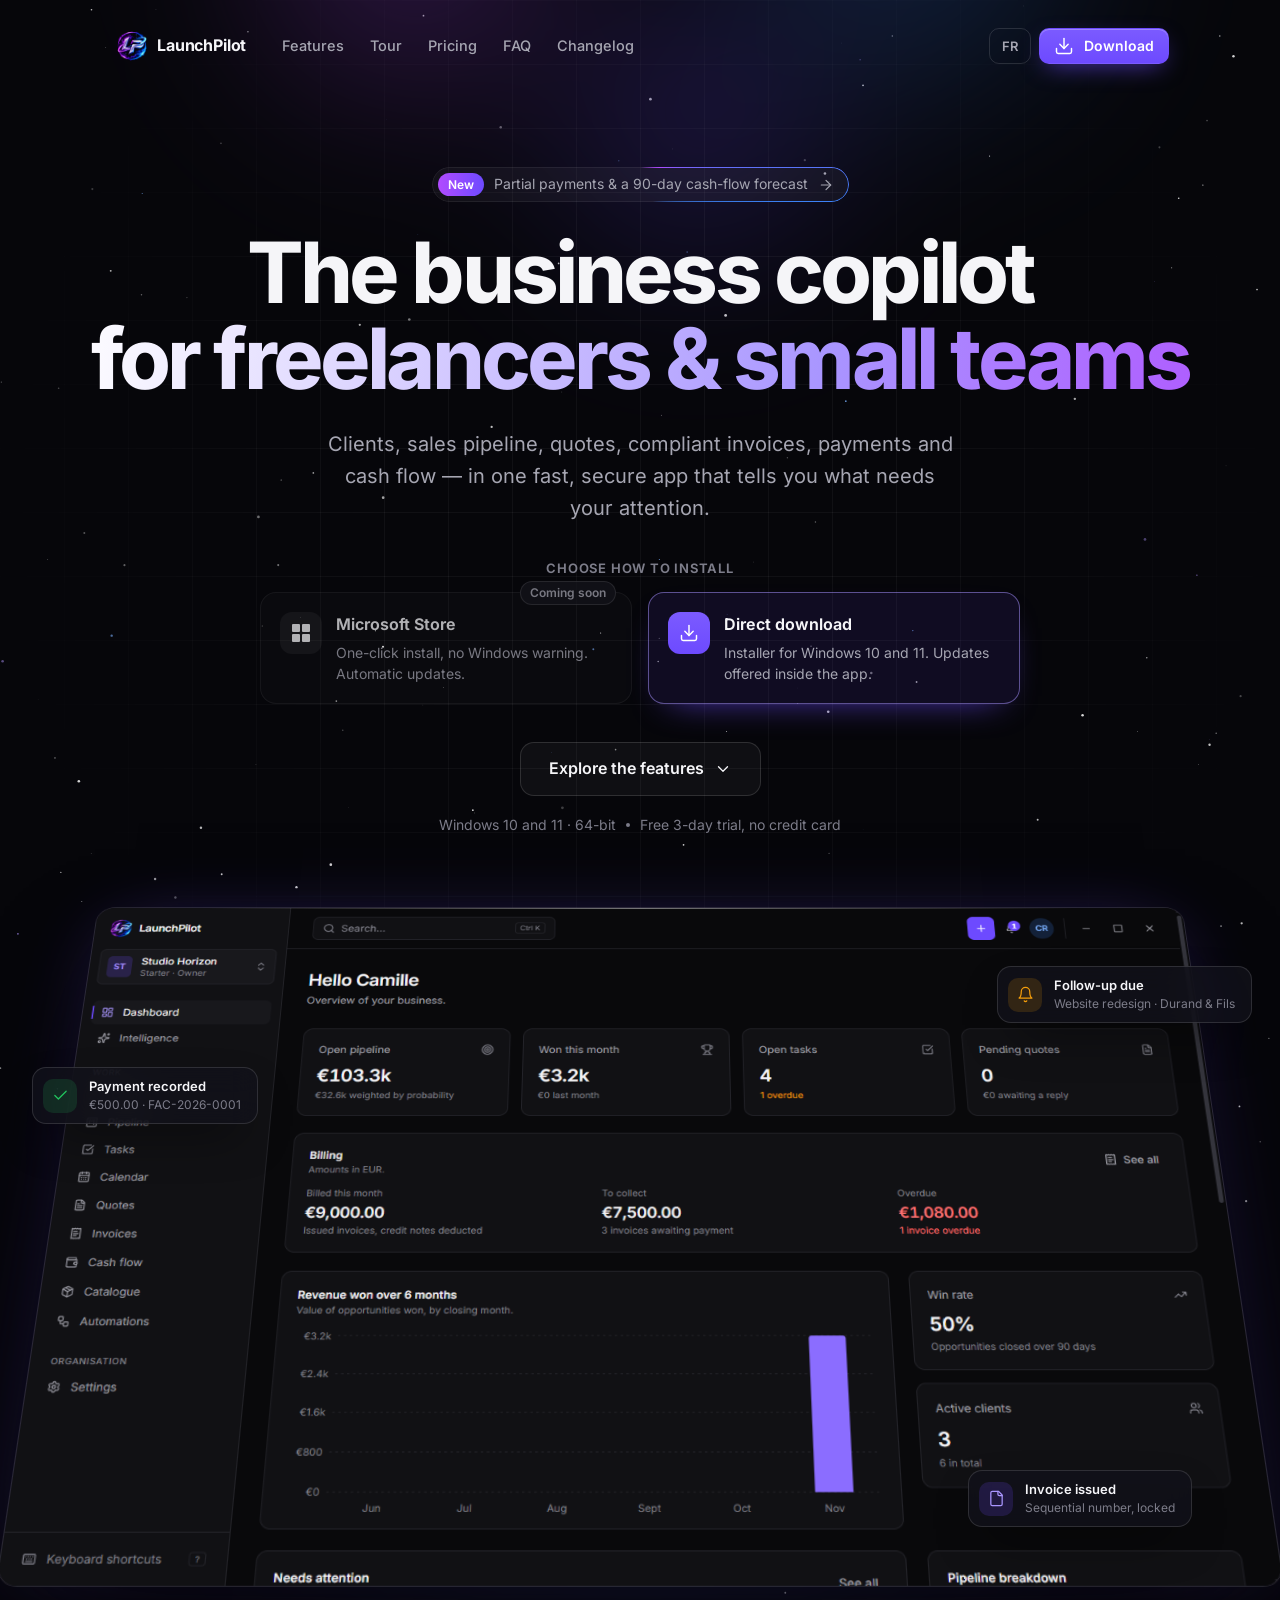
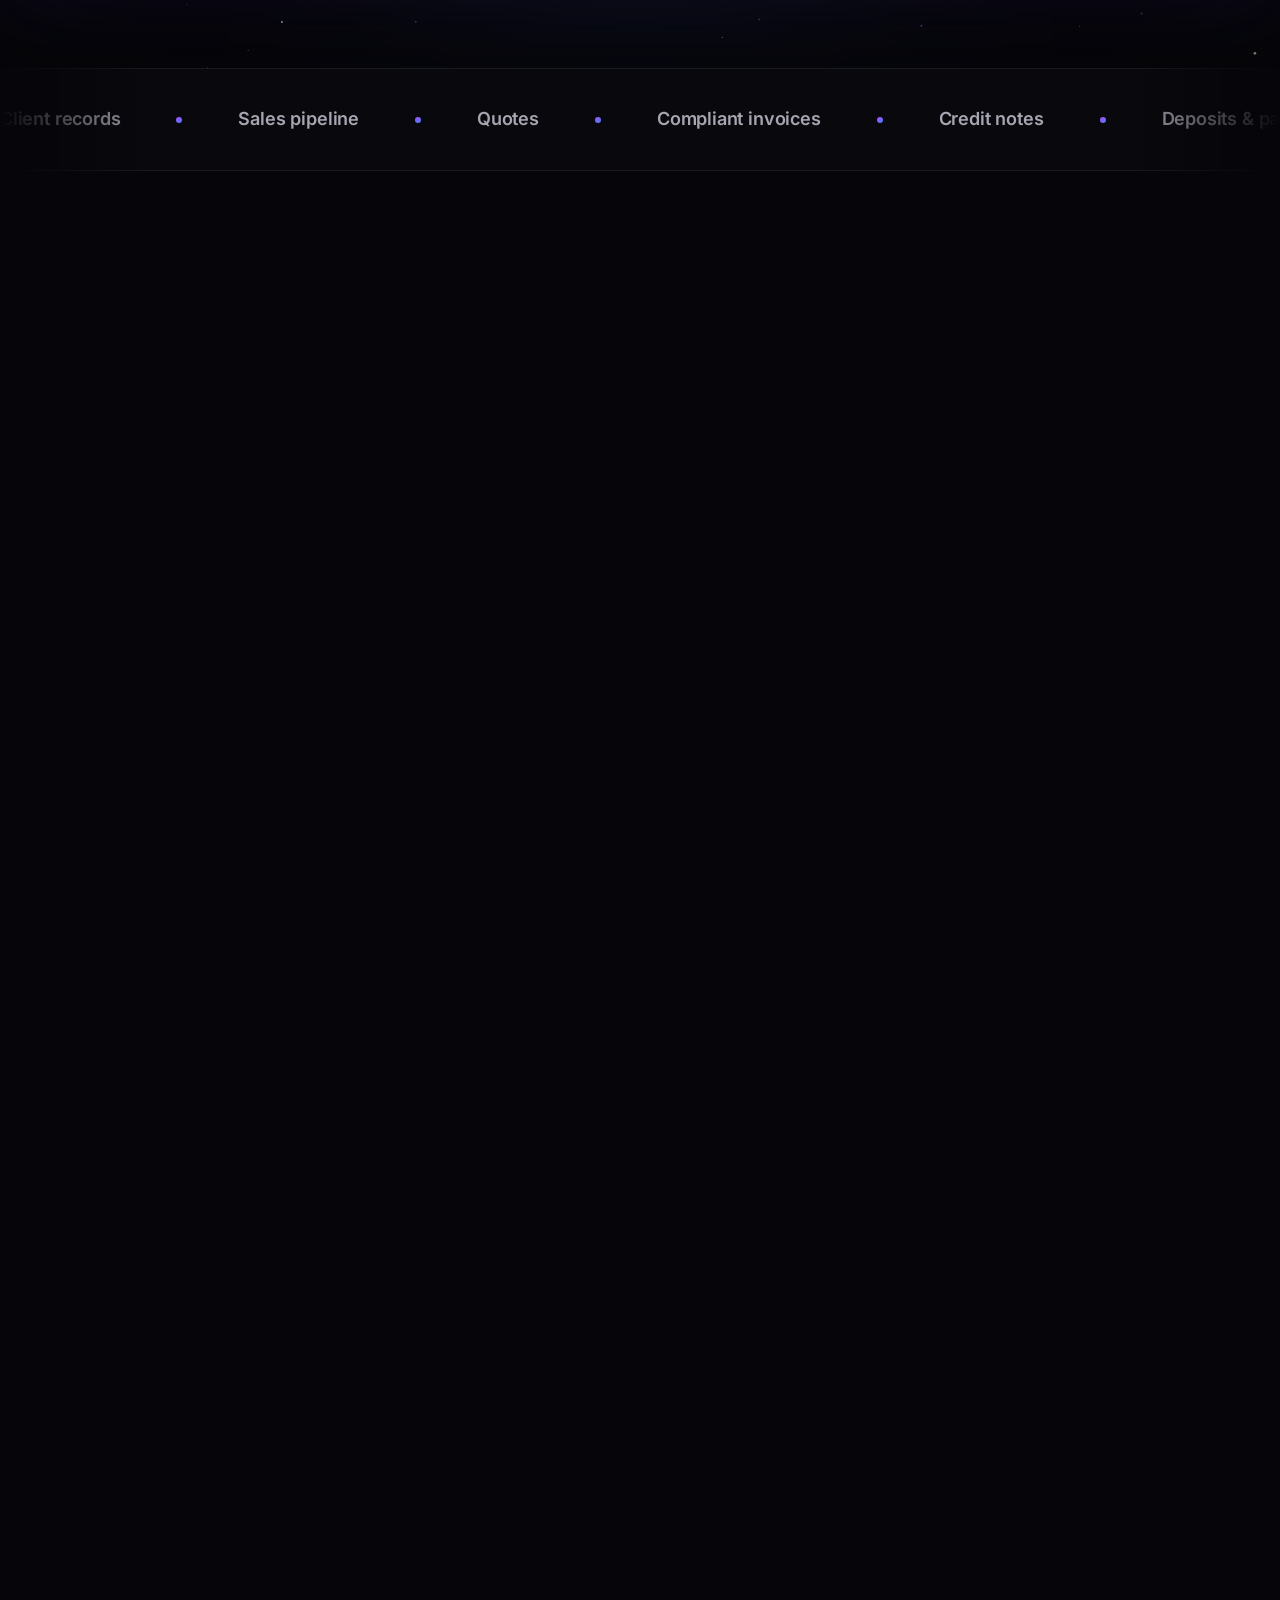
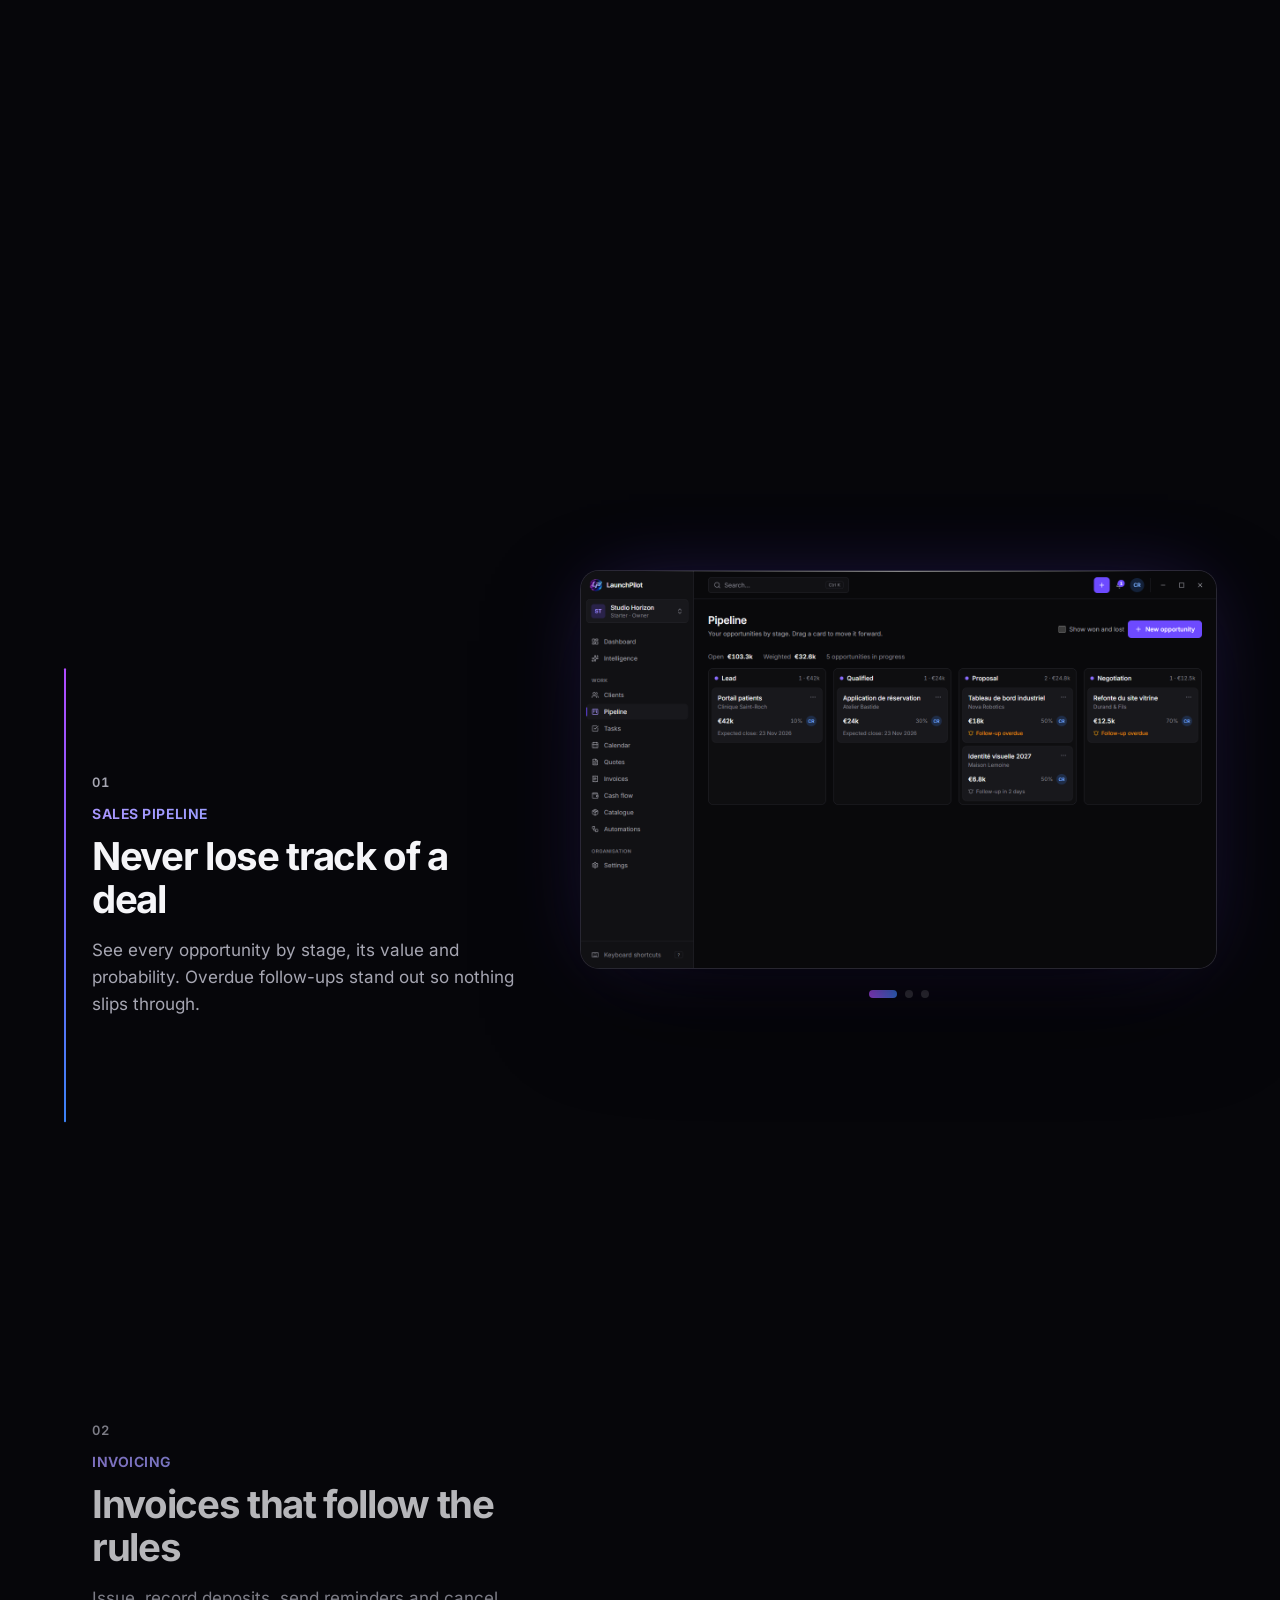
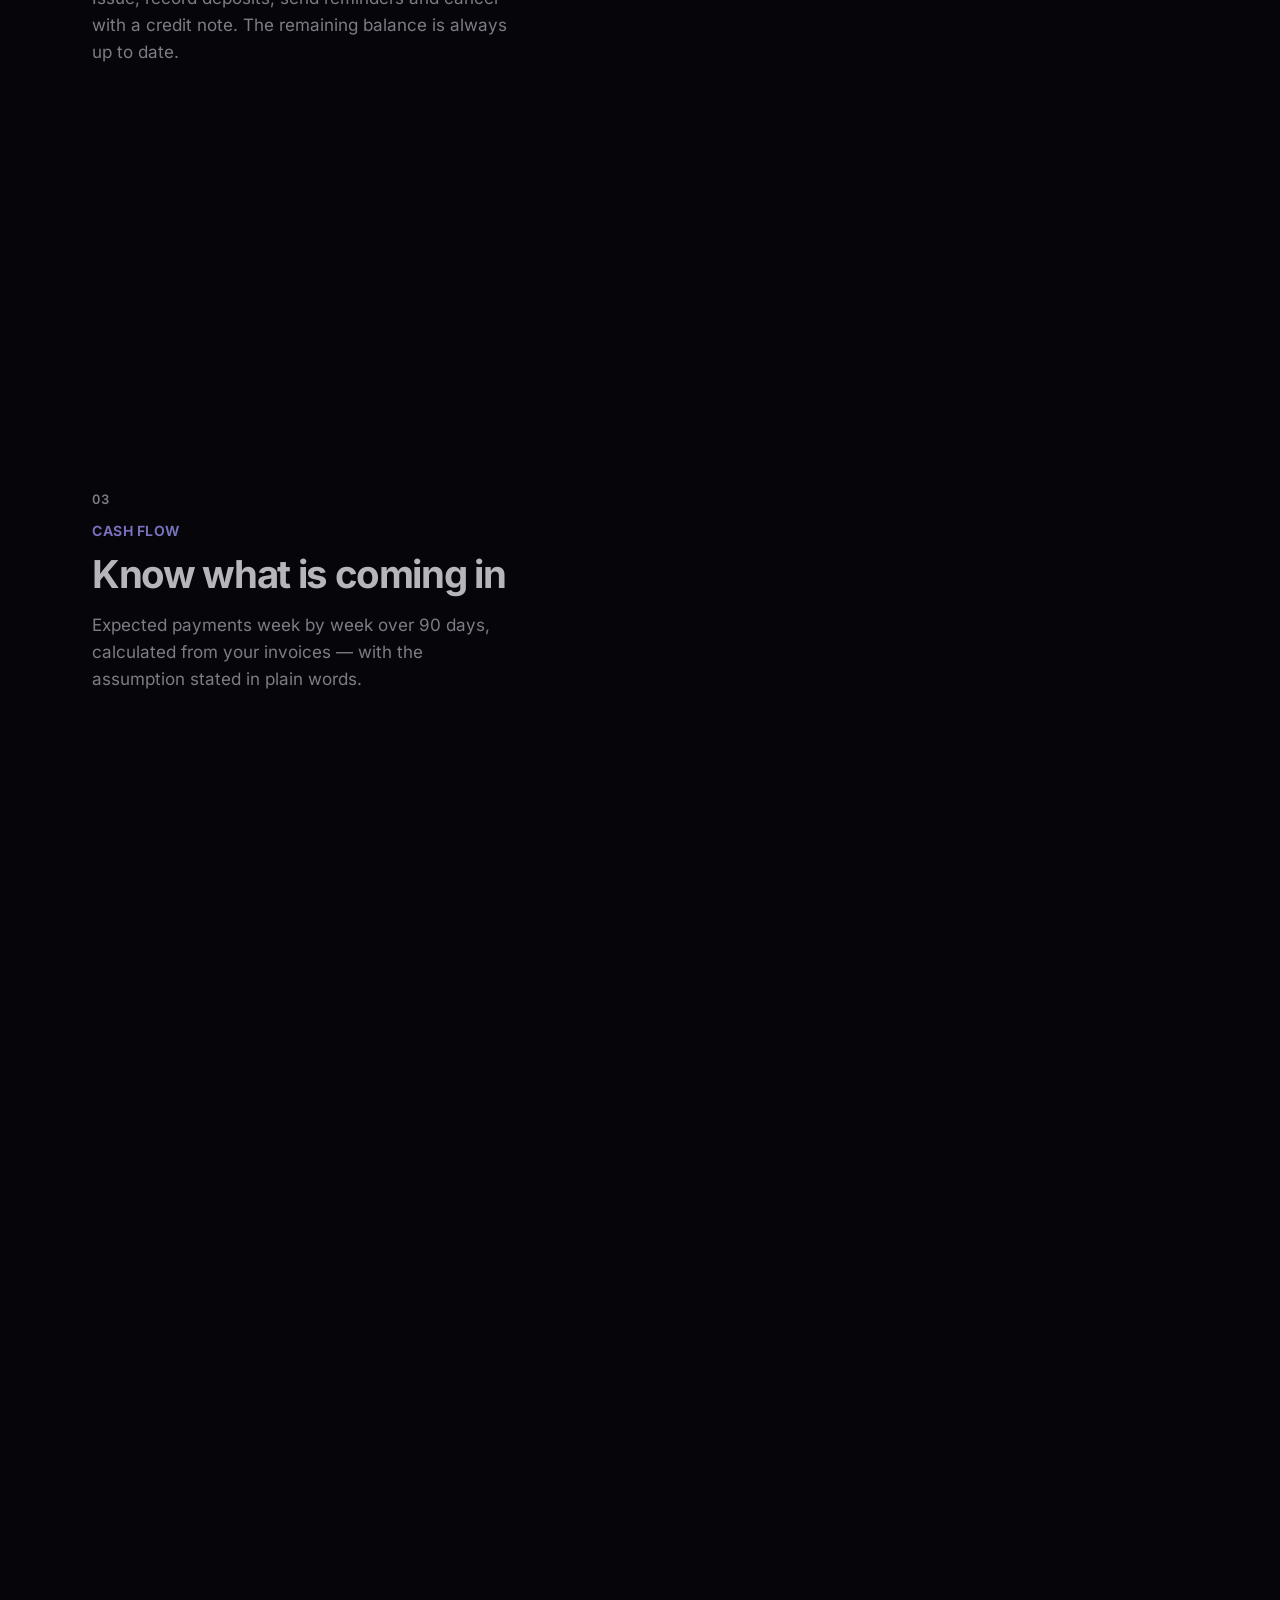
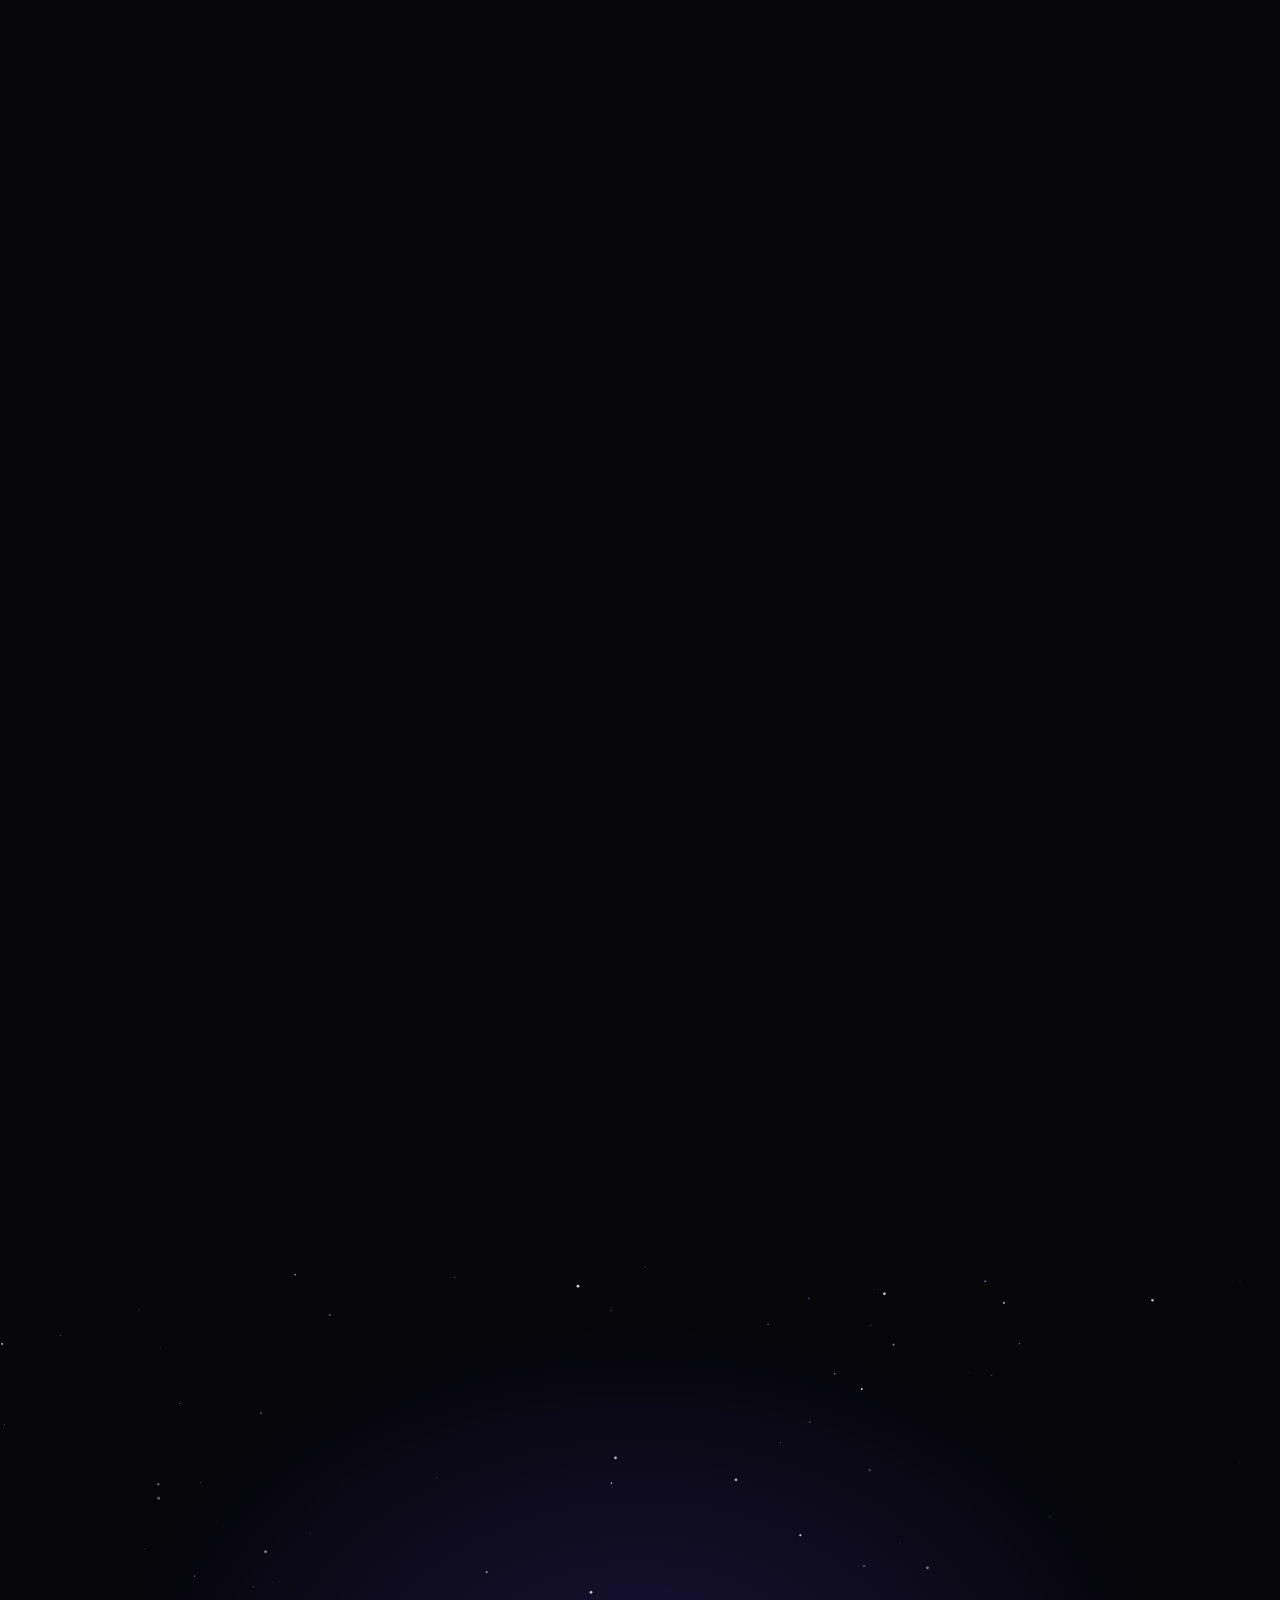
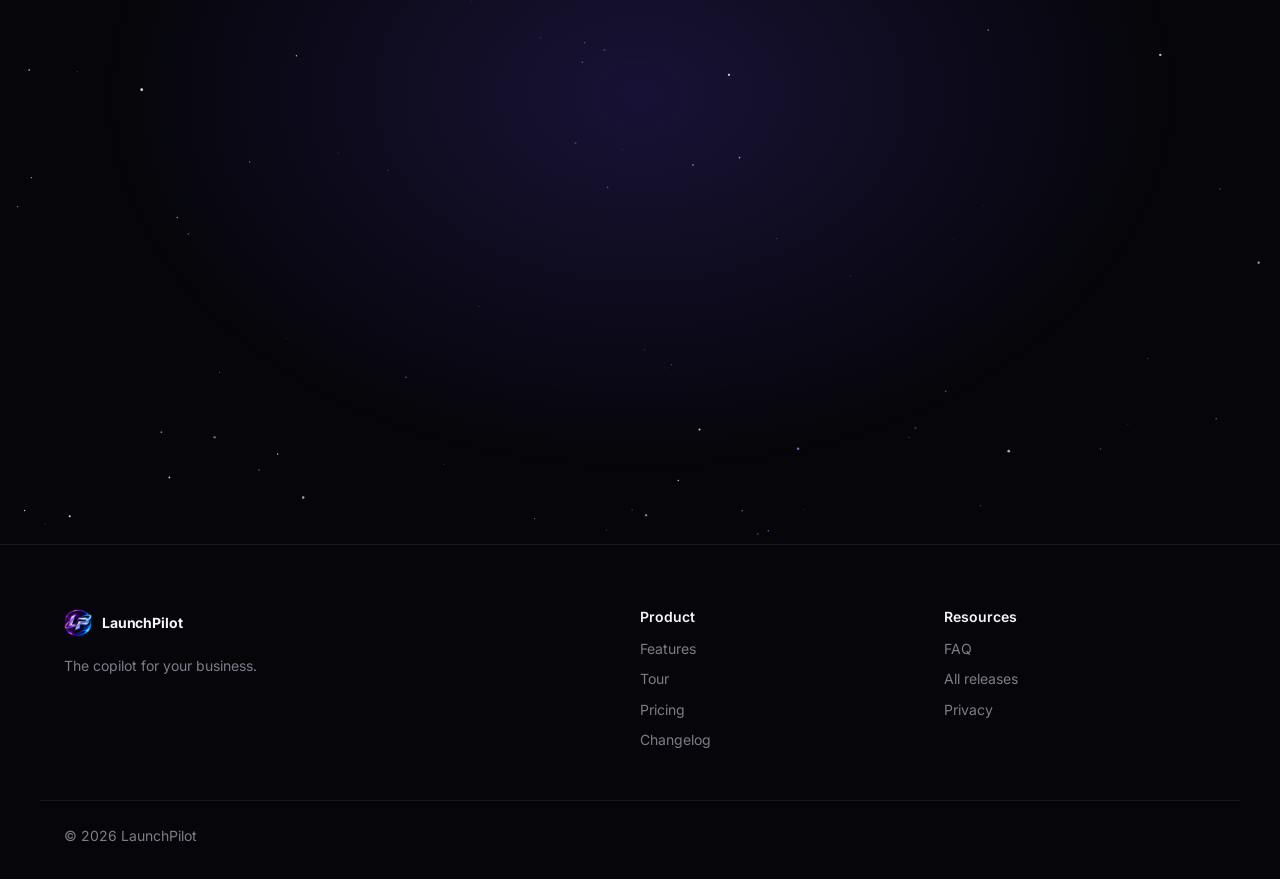
==== commit 20d13c46: "Site : un seul téléchargement sur l'accueil" ====
--- a/index.html
+++ b/index.html
@@ -101,28 +101,6 @@
             Clients, sales pipeline, quotes, compliant invoices, payments and cash flow — in one
             fast, secure app that tells you what needs your attention.
           </p>
-          <div class="cta hero-fade">
-            <a
-              class="btn btn-primary btn-lg btn-glow download-link"
-              href="https://github.com/JordIOS/launchpilot-releases/releases/latest"
-            >
-              <svg aria-hidden="true" viewBox="0 0 24 24">
-                <path d="M12 15V3" />
-                <path d="m7 10 5 5 5-5" />
-                <path d="M21 15v4a2 2 0 0 1-2 2H5a2 2 0 0 1-2-2v-4" />
-              </svg>
-              <span data-i18n="downloadWindows">Download for Windows</span>
-            </a>
-            <a class="btn btn-ghost btn-lg" href="#features">
-              <span data-i18n="seeFeatures">Explore the features</span>
-              <svg aria-hidden="true" viewBox="0 0 24 24"><path d="m6 9 6 6 6-6" /></svg>
-            </a>
-          </div>
-          <p class="meta hero-fade">
-            <span class="release-meta" data-i18n="requirements">Windows 10 and 11 · 64-bit</span>
-            <span class="dot" aria-hidden="true"></span>
-            <span data-i18n="trial">Free 3-day trial, no credit card</span>
-          </p>
           <div class="install hero-fade" role="group" aria-labelledby="install-title-hero">
             <p class="install-title" id="install-title-hero" data-i18n="installTitle">
               Choose how to install
@@ -141,7 +119,7 @@
                 </span>
               </div>
               <a
-                class="choice download-link"
+                class="choice choice-primary download-link"
                 href="https://github.com/JordIOS/launchpilot-releases/releases/latest"
               >
                 <span class="choice-icon" aria-hidden="true">
@@ -160,6 +138,17 @@
               </a>
             </div>
           </div>
+          <div class="cta hero-fade">
+            <a class="btn btn-ghost btn-lg" href="#features">
+              <span data-i18n="seeFeatures">Explore the features</span>
+              <svg aria-hidden="true" viewBox="0 0 24 24"><path d="m6 9 6 6 6-6" /></svg>
+            </a>
+          </div>
+          <p class="meta hero-fade">
+            <span class="release-meta" data-i18n="requirements">Windows 10 and 11 · 64-bit</span>
+            <span class="dot" aria-hidden="true"></span>
+            <span data-i18n="trial">Free 3-day trial, no credit card</span>
+          </p>
         </div>
 
         <div class="container hero-stage">
@@ -672,7 +661,7 @@
                 </span>
               </div>
               <a
-                class="choice download-link"
+                class="choice choice-primary download-link"
                 href="https://github.com/JordIOS/launchpilot-releases/releases/latest"
               >
                 <span class="choice-icon" aria-hidden="true">
--- a/styles.css
+++ b/styles.css
@@ -3427,3 +3427,16 @@
   margin-top: 0;
   font-size: 13px;
 }
+
+/* Téléchargement direct : l'action principale tant que le Store n'est pas disponible. */
+.choice-primary {
+  background: rgb(109 74 255 / 0.1);
+  box-shadow:
+    inset 0 0 0 1px rgb(169 150 255 / 0.5),
+    0 14px 36px -22px rgb(109 74 255 / 0.9);
+}
+
+.choice-primary .choice-icon {
+  background: linear-gradient(180deg, #7b5bff, var(--primary));
+  color: #fff;
+}
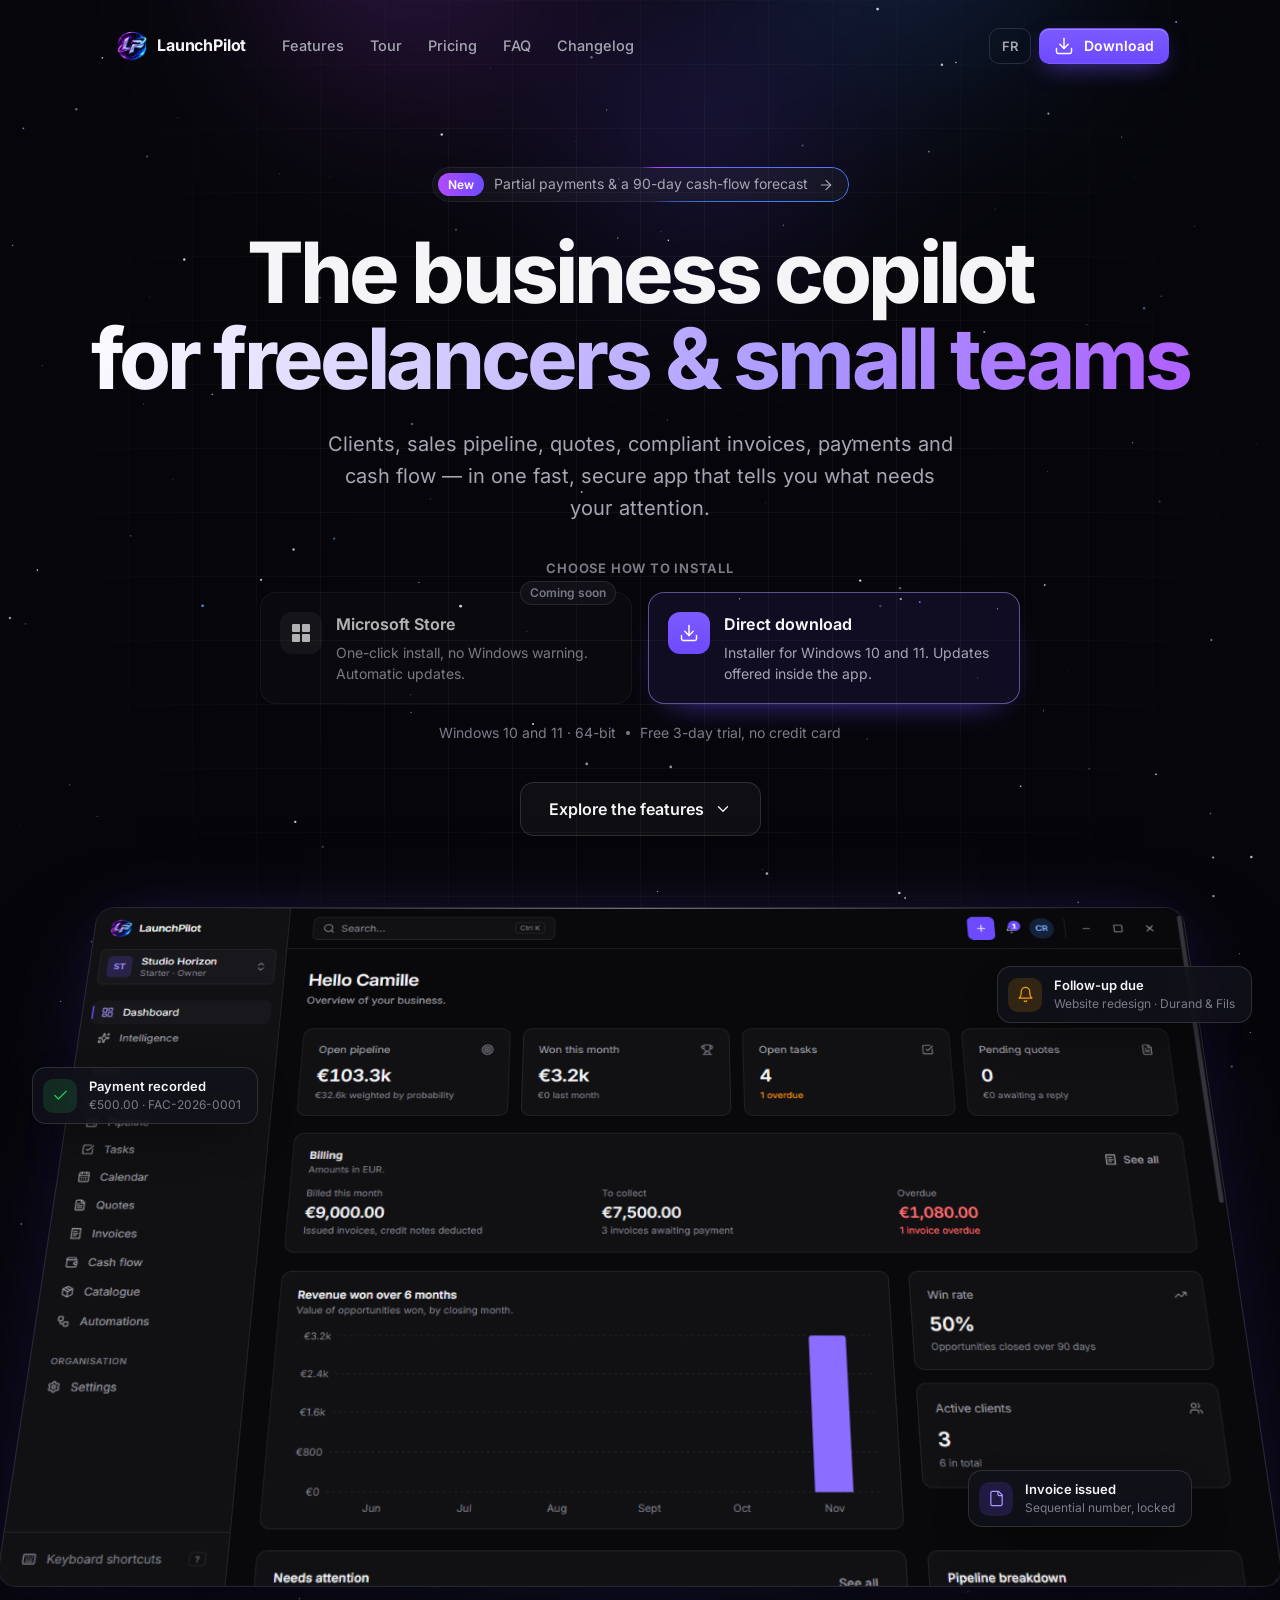
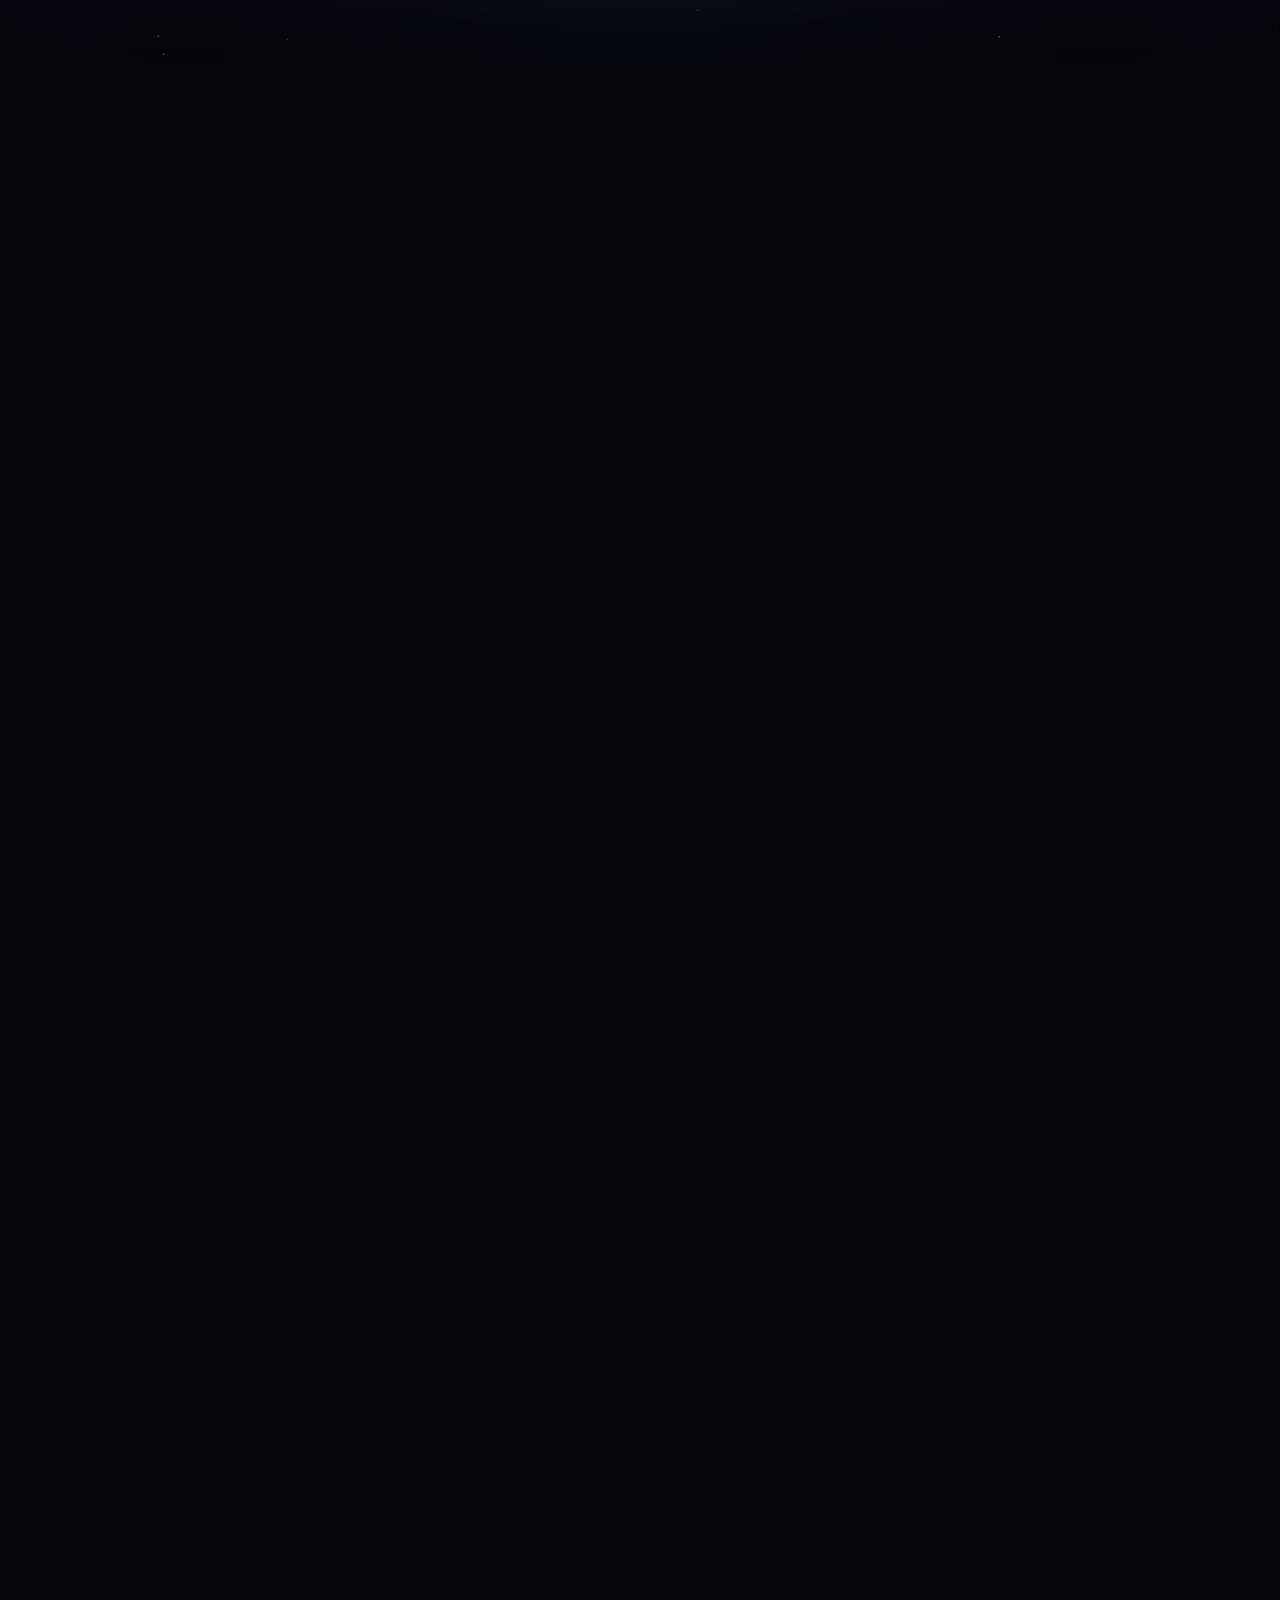
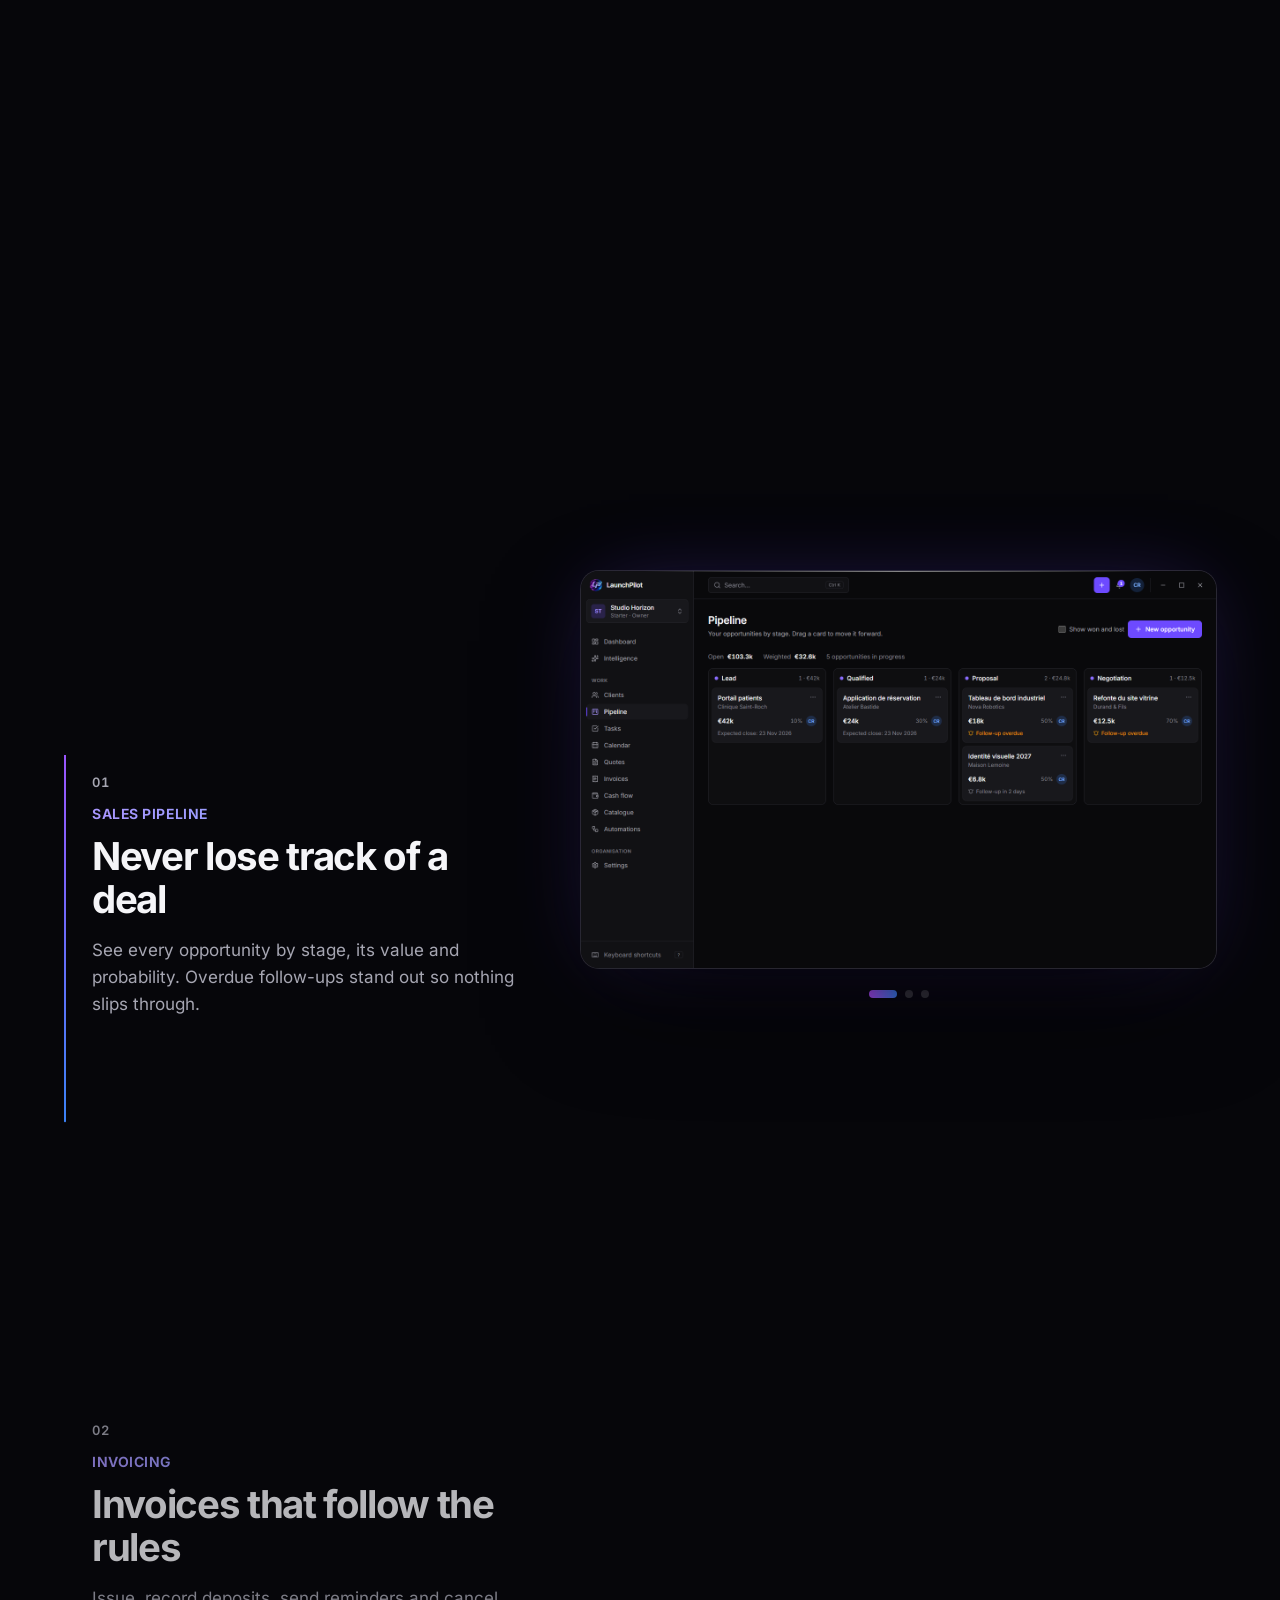
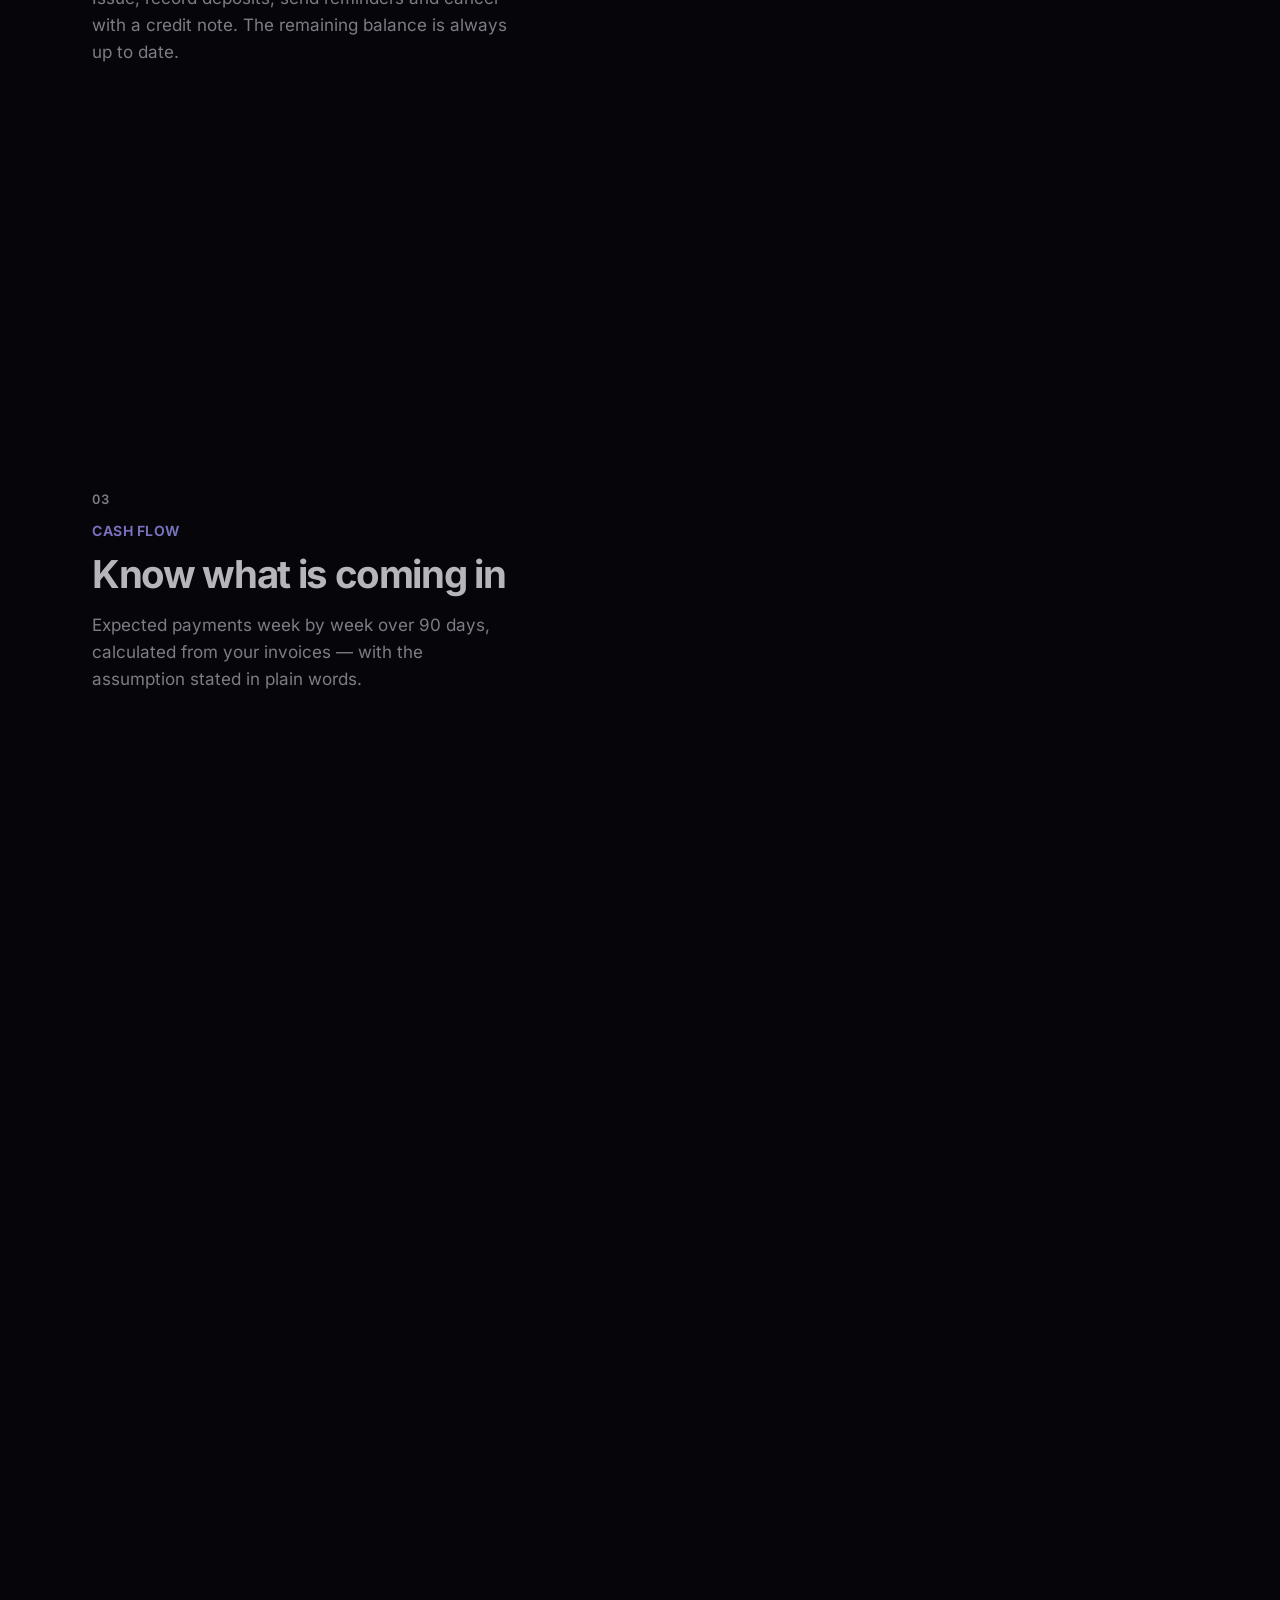
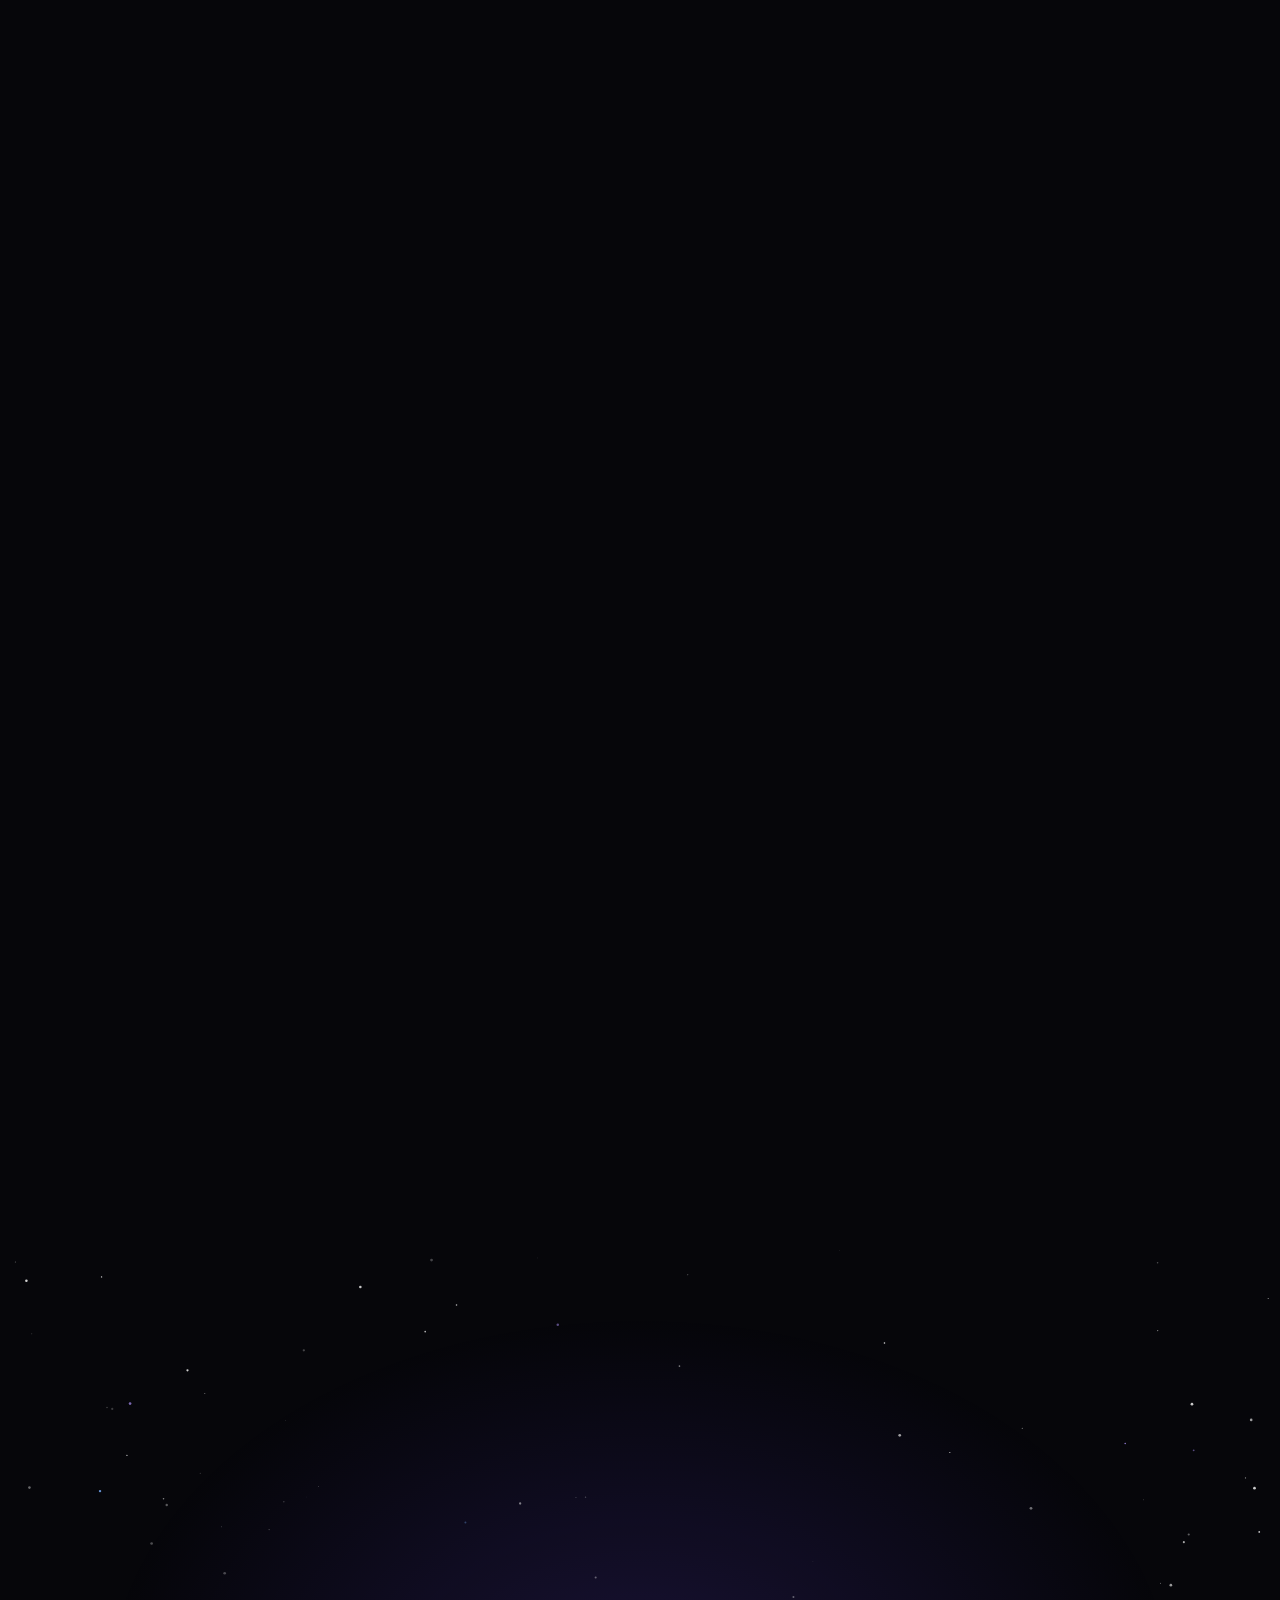
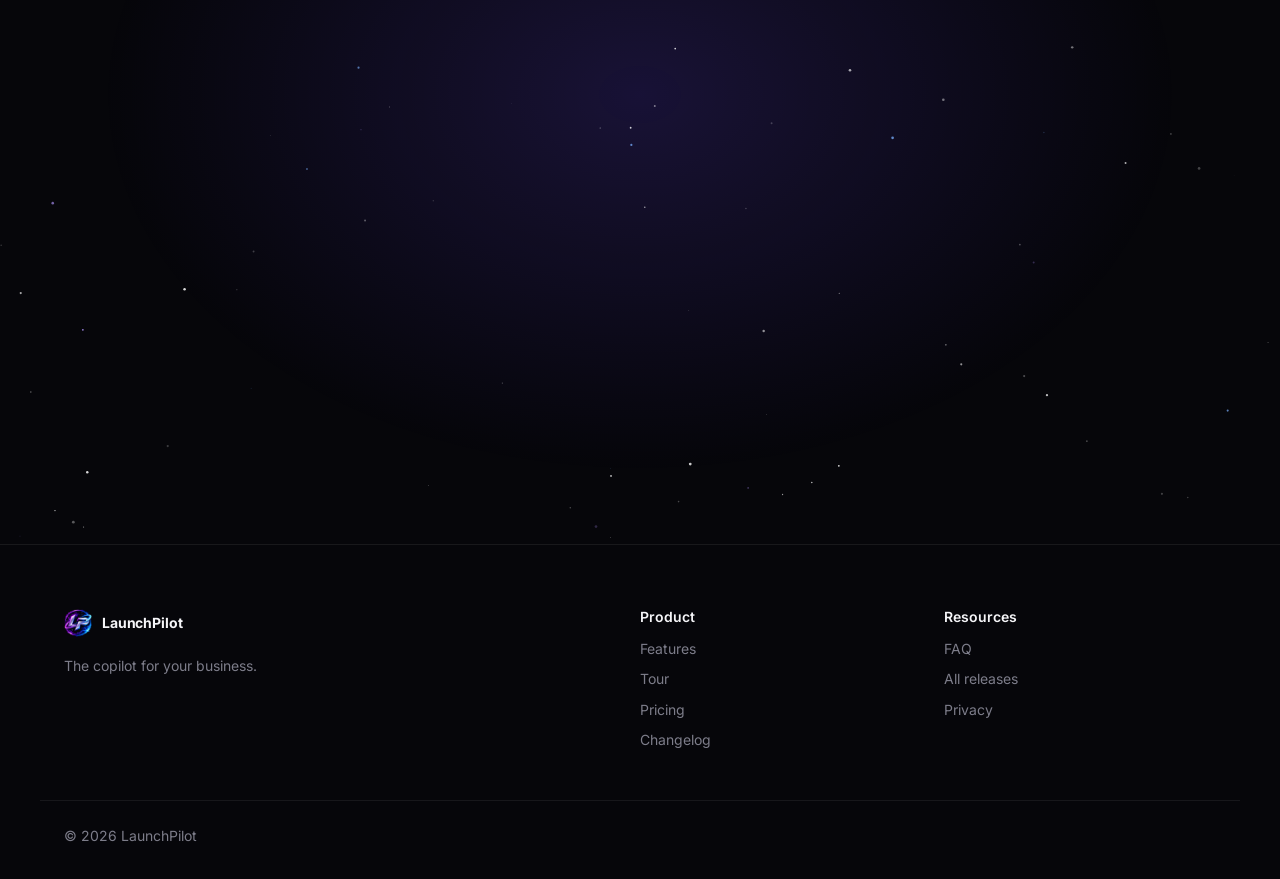
==== commit 1c9582fc: "Site : version sous les cartes, fichiers versionnés" ====
--- a/index.html
+++ b/index.html
@@ -29,8 +29,8 @@
       type="font/woff2"
       crossorigin
     />
-    <link rel="stylesheet" href="styles.css" />
-    <script src="app.js" defer></script>
+    <link rel="stylesheet" href="styles.css?v=cf113c9" />
+    <script src="app.js?v=cf113c9" defer></script>
   </head>
   <body>
     <a class="skip" href="#main" data-i18n="skip">Skip to content</a>
@@ -138,17 +138,17 @@
               </a>
             </div>
           </div>
+          <p class="meta hero-fade">
+            <span class="release-meta" data-i18n="requirements">Windows 10 and 11 · 64-bit</span>
+            <span class="dot" aria-hidden="true"></span>
+            <span data-i18n="trial">Free 3-day trial, no credit card</span>
+          </p>
           <div class="cta hero-fade">
             <a class="btn btn-ghost btn-lg" href="#features">
               <span data-i18n="seeFeatures">Explore the features</span>
               <svg aria-hidden="true" viewBox="0 0 24 24"><path d="m6 9 6 6 6-6" /></svg>
             </a>
           </div>
-          <p class="meta hero-fade">
-            <span class="release-meta" data-i18n="requirements">Windows 10 and 11 · 64-bit</span>
-            <span class="dot" aria-hidden="true"></span>
-            <span data-i18n="trial">Free 3-day trial, no credit card</span>
-          </p>
         </div>
 
         <div class="container hero-stage">
